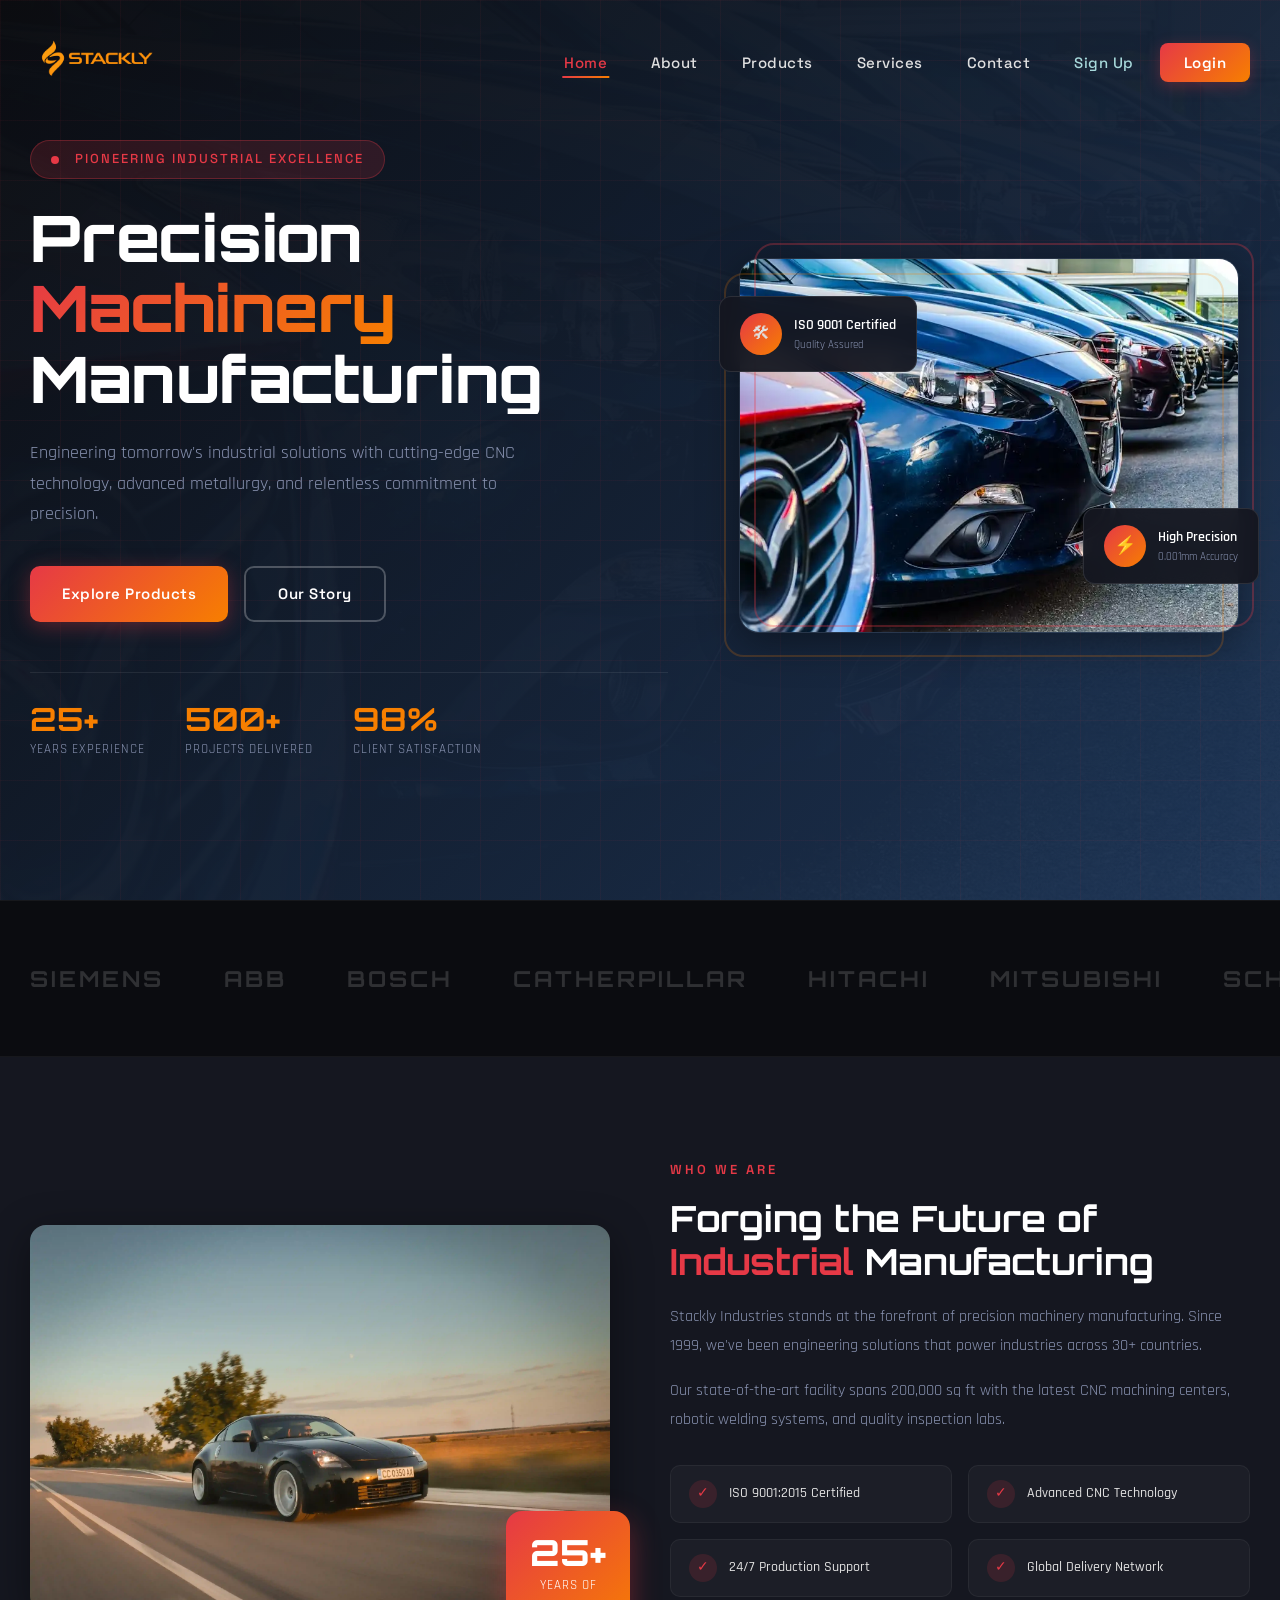
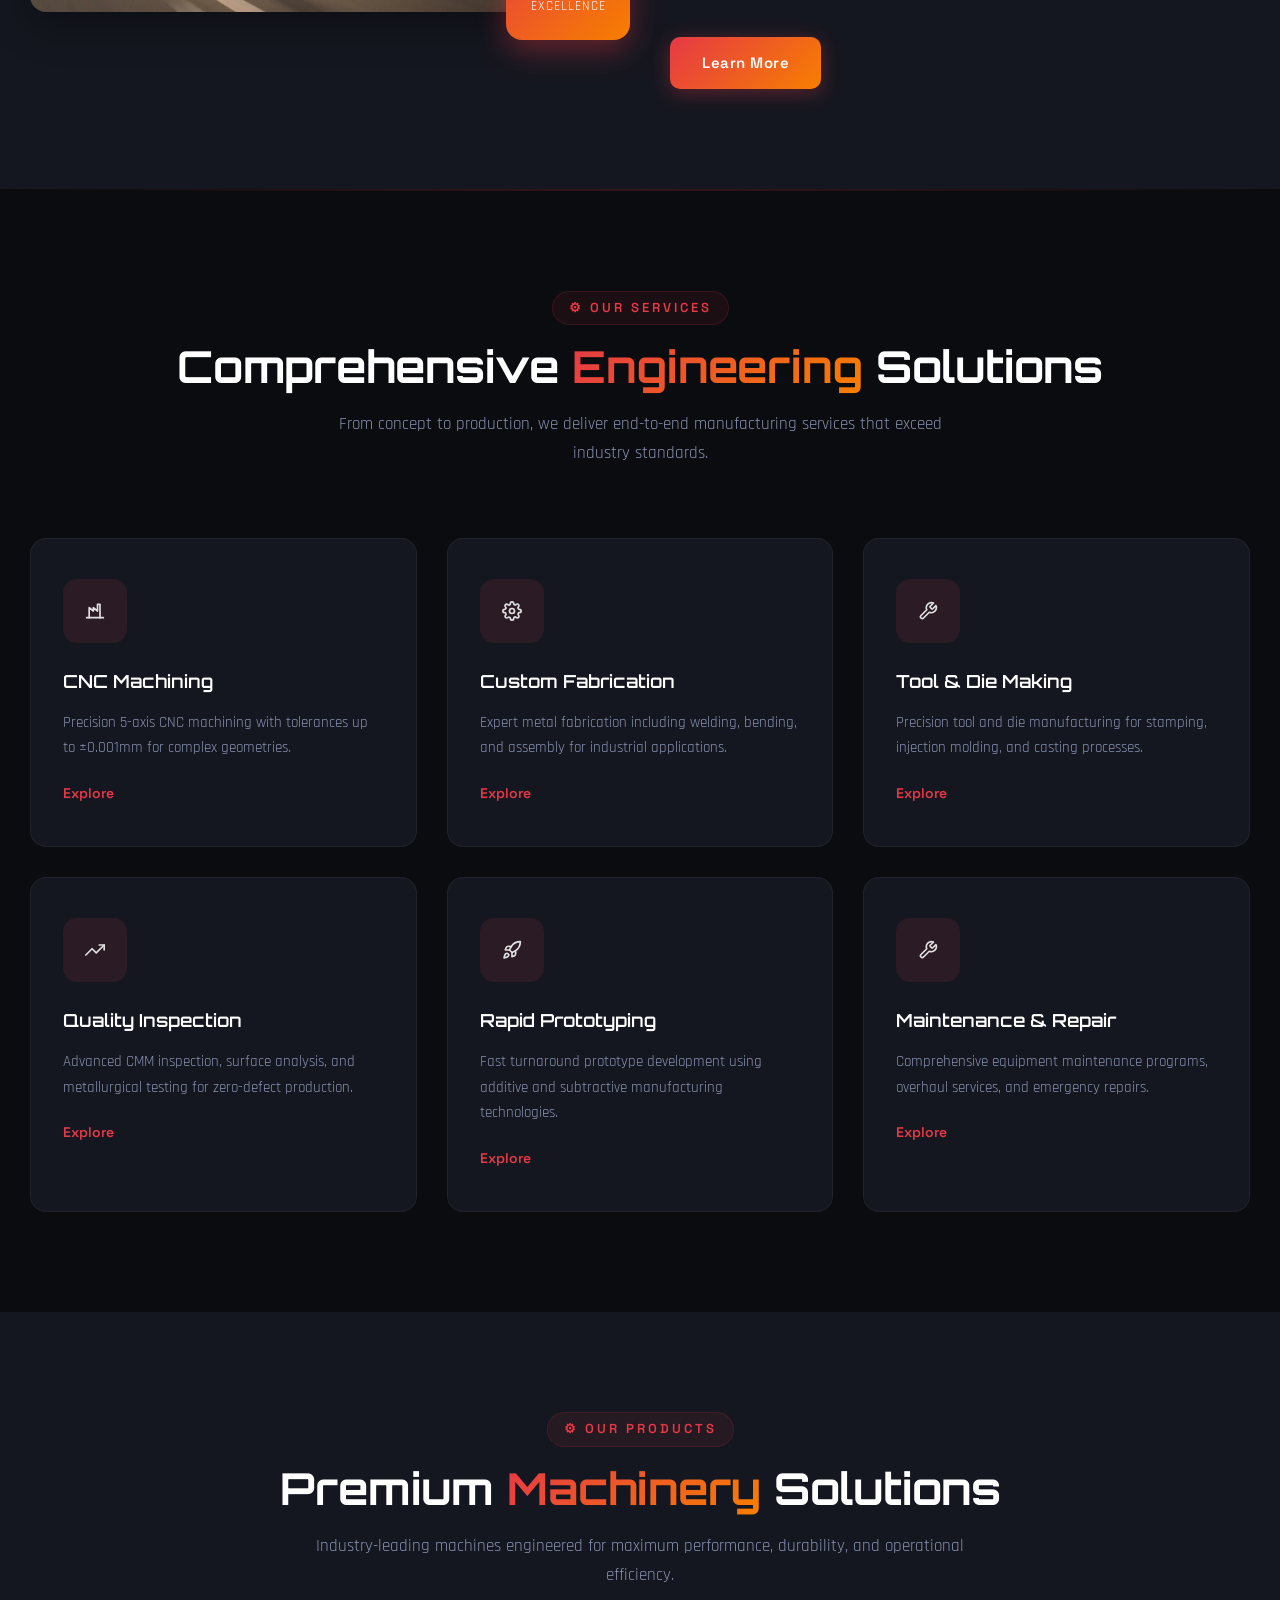
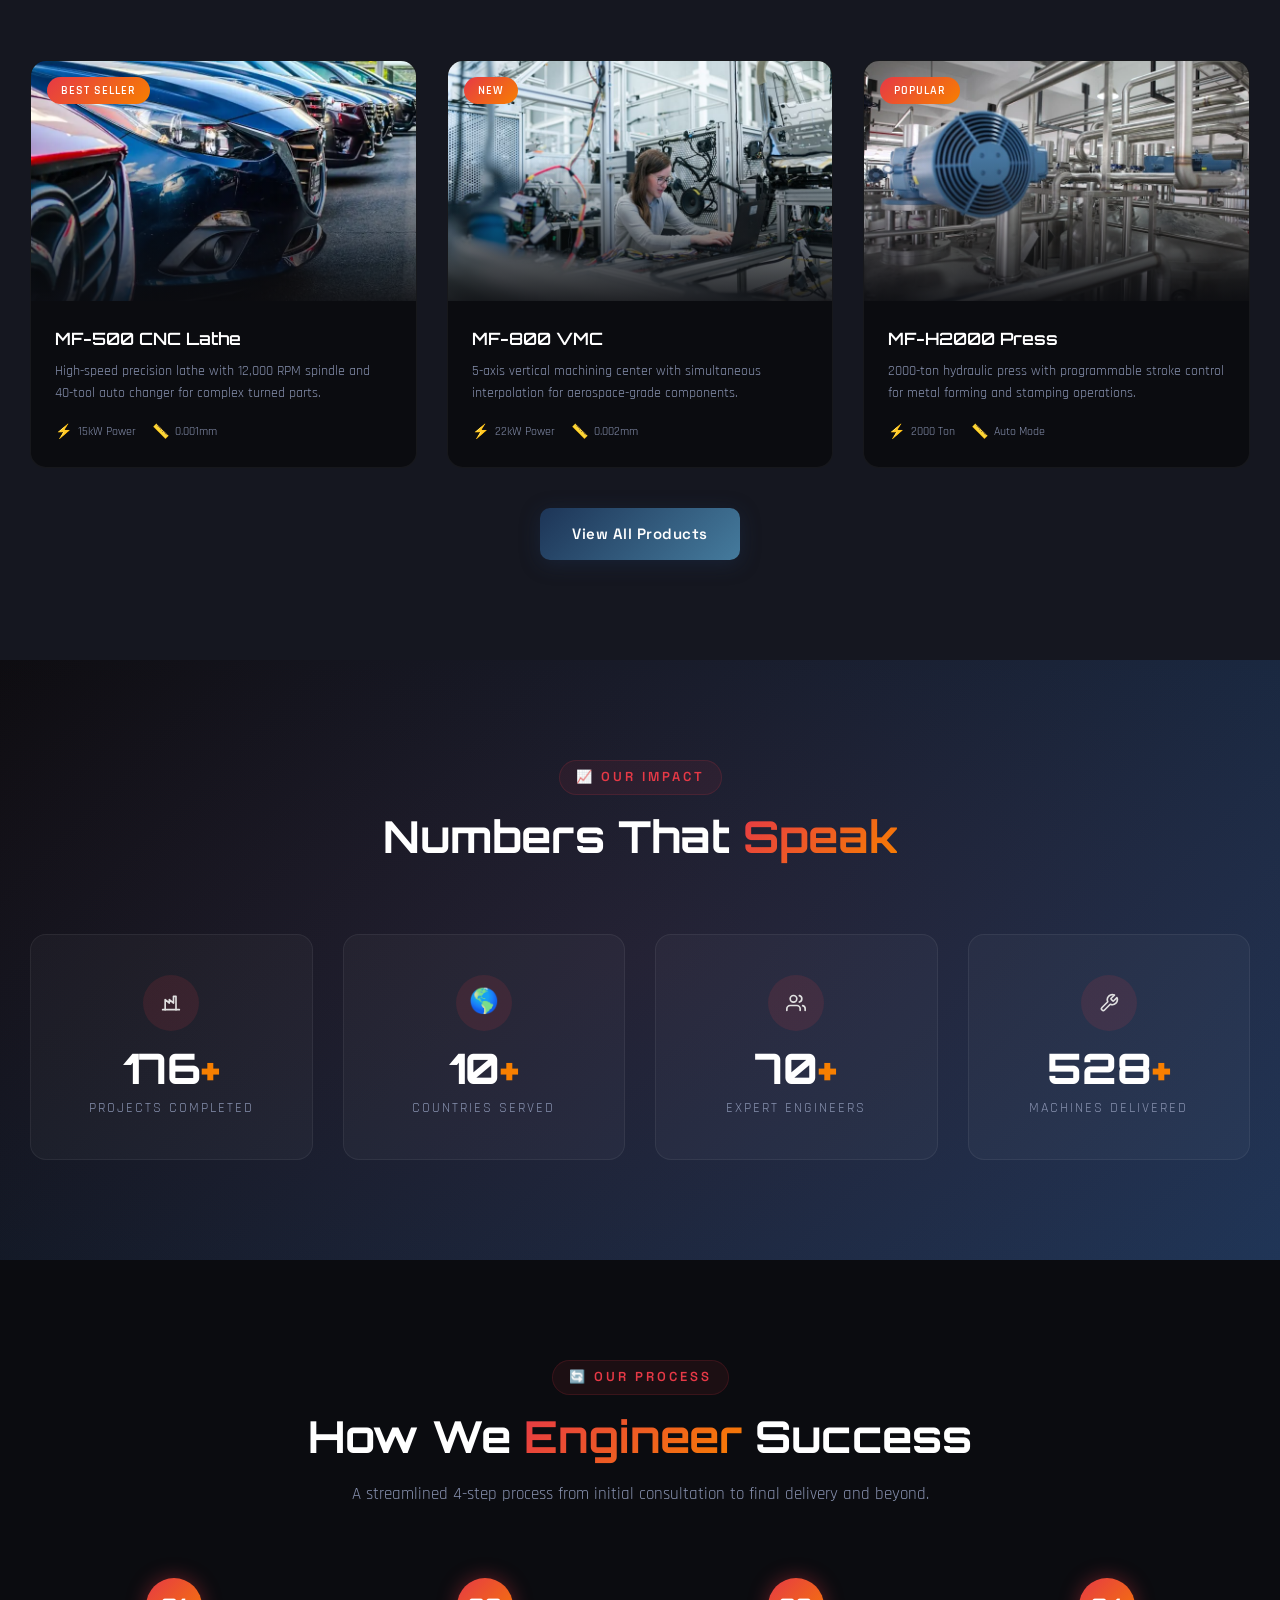
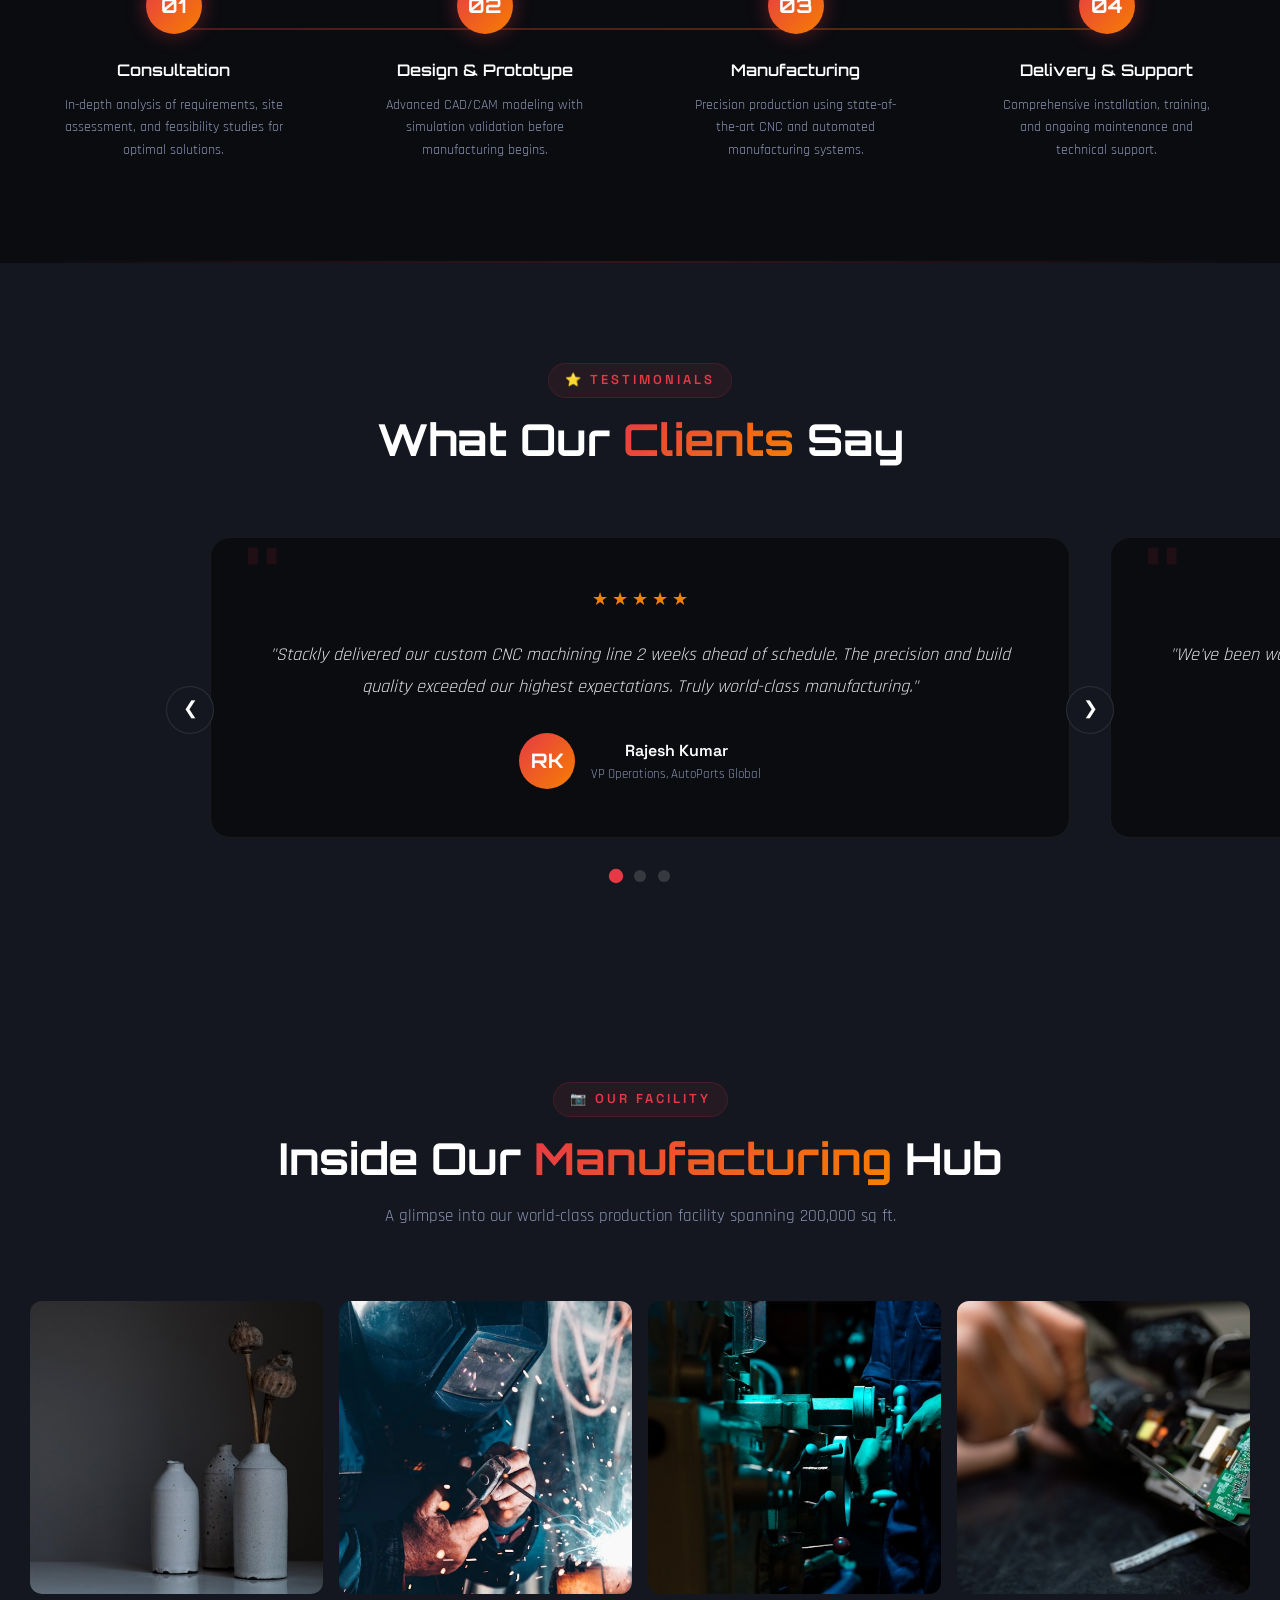
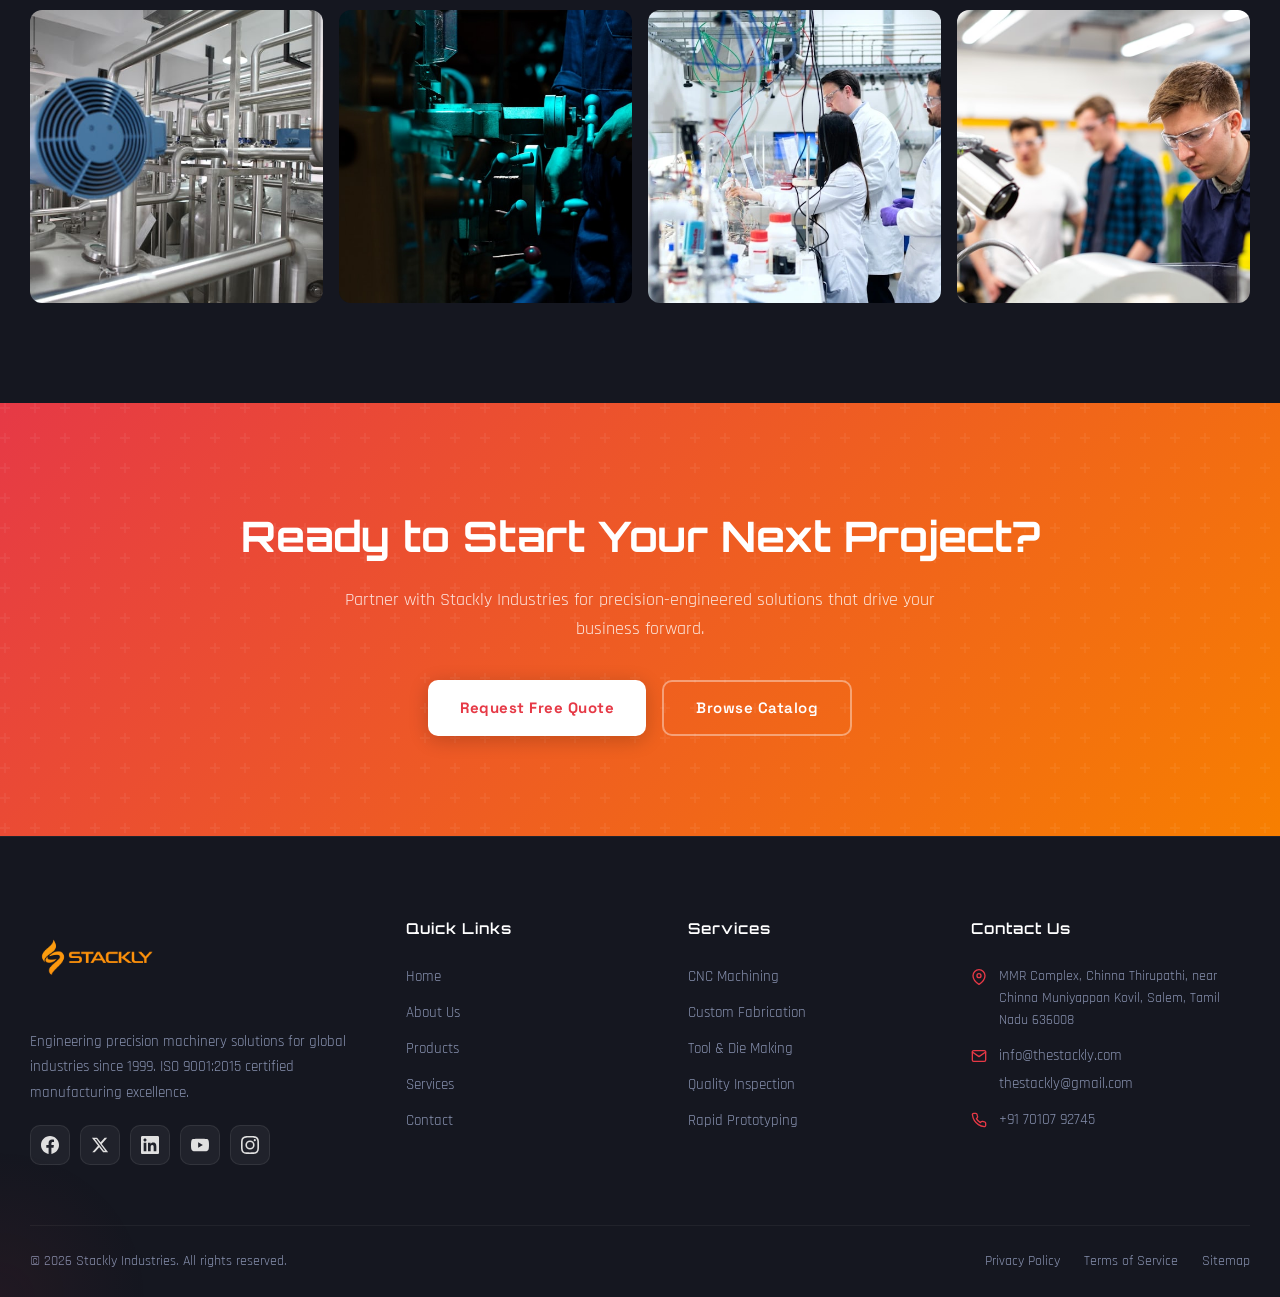
==== index.html @ d796f635 "Add files via upload" ====
<!DOCTYPE html>
<html lang="en">
<head>
  <meta charset="UTF-8">
  <meta name="viewport" content="width=device-width, initial-scale=1.0">
  <title>Stackly Industries | Precision Machinery Manufacturing</title>
  <link rel="stylesheet" href="css/style.css">
</head>
<body>

  <!-- PRELOADER -->
  <div class="preloader">
    <div class="preloader-gear"></div>
  </div>

  <!-- PARTICLES -->
  <div class="particles-container"></div>

  <!-- NAVBAR -->
  <nav class="navbar">
    <div class="nav-container">
      <a href="index.html" class="logo">
        <img src="images/logo.webp" alt="Stackly Logo" class="logo-img">
      </a>
      <ul class="nav-links">
        <li><a href="index.html" class="active">Home</a></li>
        <li><a href="about.html">About</a></li>
        <li><a href="products.html">Products</a></li>
        <li><a href="services.html">Services</a></li>
         <li><a href="contact.html">Contact</a></li>
        <li><a href="signup.html" style="color:var(--gray)">Sign Up</a></li>
        <li><a href="signin.html" class="nav-cta">Login</a></li>
      </ul>
      <div class="hamburger">
        <span></span>
        <span></span>
        <span></span>
      </div>
    </div>
  </nav>

  <!-- SECTION 1: HERO -->
  <section class="hero" id="hero">
    <div class="hero-bg-slider">
      <div class="slide active" style="background-image: url('images/hero-cnc-machine.webp');"></div>
      <div class="slide" style="background-image: url('images/hero-assembly-line.webp');"></div>
      <div class="slide" style="background-image: url('images/hero-manufacturing.webp');"></div>
    </div>
    <div class="hero-overlay"></div>
    <div class="hero-grid-pattern"></div>
    <div class="hero-content">
      <div class="hero-text">
        <div class="hero-badge"><span class="glow-dot"></span> Pioneering Industrial Excellence</div>
        <h1 class="hero-title">
          <span class="line">Precision</span>
          <span class="line"><span class="highlight">Machinery</span></span>
          <span class="line">Manufacturing</span>
        </h1>
        <p class="hero-desc">Engineering tomorrow's industrial solutions with cutting-edge CNC technology, advanced metallurgy, and relentless commitment to precision.</p>
        <div class="hero-buttons">
          <a href="products.html" class="btn btn-primary magnetic-btn">Explore Products</a>
          <a href="about.html" class="btn btn-outline magnetic-btn">Our Story</a>
        </div>
        <div class="hero-stats">
          <div class="hero-stat">
            <h3>25+</h3>
            <p>Years Experience</p>
          </div>
          <div class="hero-stat">
            <h3>500+</h3>
            <p>Projects Delivered</p>
          </div>
          <div class="hero-stat">
            <h3>98%</h3>
            <p>Client Satisfaction</p>
          </div>
        </div>
      </div>
      <div class="hero-visual">
        <div class="hero-image-wrapper">
          <img src="images/cnc-machine.webp" alt="CNC Machine">
          <div class="hero-float-card card-1 tilt-card">
            <div class="icon-circle">&#128736;</div>
            <div class="card-info">
              <h4>ISO 9001 Certified</h4>
              <p>Quality Assured</p>
            </div>
          </div>
          <div class="hero-float-card card-2 tilt-card">
            <div class="icon-circle">&#9889;</div>
            <div class="card-info">
              <h4>High Precision</h4>
              <p>0.001mm Accuracy</p>
            </div>
          </div>
        </div>
      </div>
    </div>
  </section>

  <!-- SECTION 2: BRANDS / TRUSTED BY -->
  <section class="brands-section">
    <div class="section-container">
      <div class="brands-track">
        <span class="brand-item">SIEMENS</span>
        <span class="brand-item">ABB</span>
        <span class="brand-item">BOSCH</span>
        <span class="brand-item">CATHERPILLAR</span>
        <span class="brand-item">HITACHI</span>
        <span class="brand-item">MITSUBISHI</span>
        <span class="brand-item">SCHNEIDER</span>
        <span class="brand-item">ROCKWELL</span>
        <span class="brand-item">SIEMENS</span>
        <span class="brand-item">ABB</span>
        <span class="brand-item">BOSCH</span>
        <span class="brand-item">CATHERPILLAR</span>
        <span class="brand-item">HITACHI</span>
        <span class="brand-item">MITSUBISHI</span>
        <span class="brand-item">SCHNEIDER</span>
        <span class="brand-item">ROCKWELL</span>
      </div>
    </div>
  </section>

  <!-- SECTION 3: ABOUT INTRO -->
  <section class="section about-intro" id="about">
    <div class="section-container">
      <div class="about-grid">
        <div class="about-image-block reveal-left">
          <img src="images/car.webp" alt="Manufacturing Facility">
          <div class="experience-badge">
            <h3>25+</h3>
            <p>Years of<br>Excellence</p>
          </div>
        </div>
        <div class="about-content reveal-right">
          <span class="about-tag">Who We Are</span>
          <h2>Forging the Future of <span style="color:var(--primary)">Industrial</span> Manufacturing</h2>
          <p>Stackly Industries stands at the forefront of precision machinery manufacturing. Since 1999, we've been engineering solutions that power industries across 30+ countries.</p>
          <p>Our state-of-the-art facility spans 200,000 sq ft with the latest CNC machining centers, robotic welding systems, and quality inspection labs.</p>
          <div class="about-features">
            <div class="about-feature"><div class="check">&#10003;</div><span>ISO 9001:2015 Certified</span></div>
            <div class="about-feature"><div class="check">&#10003;</div><span>Advanced CNC Technology</span></div>
            <div class="about-feature"><div class="check">&#10003;</div><span>24/7 Production Support</span></div>
            <div class="about-feature"><div class="check">&#10003;</div><span>Global Delivery Network</span></div>
          </div>
          <a href="about.html" class="btn btn-primary mt-40 magnetic-btn">Learn More</a>
        </div>
      </div>
    </div>
  </section>

  <div class="divider-glow"></div>

  <!-- SECTION 4: SERVICES -->
  <section class="section" id="services">
    <div class="section-container">
      <div class="section-header reveal">
        <span class="section-badge">&#9881; Our Services</span>
        <h2 class="section-title">Comprehensive <span class="highlight">Engineering</span> Solutions</h2>
        <p class="section-subtitle">From concept to production, we deliver end-to-end manufacturing services that exceed industry standards.</p>
      </div>
      <div class="services-grid stagger-children">
        <div class="service-card reveal tilt-card">
          <div class="service-icon">&#127981;</div>
          <h3>CNC Machining</h3>
          <p>Precision 5-axis CNC machining with tolerances up to ±0.001mm for complex geometries.</p>
          <a href="services.html" class="service-link">Explore</a>
        </div>
        <div class="service-card reveal tilt-card">
          <div class="service-icon">&#9881;</div>
          <h3>Custom Fabrication</h3>
          <p>Expert metal fabrication including welding, bending, and assembly for industrial applications.</p>
          <a href="services.html" class="service-link">Explore</a>
        </div>
        <div class="service-card reveal tilt-card">
          <div class="service-icon">&#128295;</div>
          <h3>Tool & Die Making</h3>
          <p>Precision tool and die manufacturing for stamping, injection molding, and casting processes.</p>
          <a href="services.html" class="service-link">Explore</a>
        </div>
        <div class="service-card reveal tilt-card">
          <div class="service-icon">&#128200;</div>
          <h3>Quality Inspection</h3>
          <p>Advanced CMM inspection, surface analysis, and metallurgical testing for zero-defect production.</p>
          <a href="services.html" class="service-link">Explore</a>
        </div>
        <div class="service-card reveal tilt-card">
          <div class="service-icon">&#128640;</div>
          <h3>Rapid Prototyping</h3>
          <p>Fast turnaround prototype development using additive and subtractive manufacturing technologies.</p>
          <a href="services.html" class="service-link">Explore</a>
        </div>
        <div class="service-card reveal tilt-card">
          <div class="service-icon">&#128736;</div>
          <h3>Maintenance & Repair</h3>
          <p>Comprehensive equipment maintenance programs, overhaul services, and emergency repairs.</p>
          <a href="services.html" class="service-link">Explore</a>
        </div>
      </div>
    </div>
  </section>

  <!-- SECTION 5: PRODUCTS -->
  <section class="section products-section" id="products">
    <div class="section-container">
      <div class="section-header reveal">
        <span class="section-badge">&#9881; Our Products</span>
        <h2 class="section-title">Premium <span class="highlight">Machinery</span> Solutions</h2>
        <p class="section-subtitle">Industry-leading machines engineered for maximum performance, durability, and operational efficiency.</p>
      </div>
      <div class="products-grid stagger-children">
        <div class="product-card reveal tilt-card">
          <div class="product-image">
            <img src="images/cnc-machine.webp" alt="CNC Lathe">
            <div class="product-overlay"></div>
            <span class="product-tag">Best Seller</span>
          </div>
          <div class="product-info">
            <h3>MF-500 CNC Lathe</h3>
            <p>High-speed precision lathe with 12,000 RPM spindle and 40-tool auto changer for complex turned parts.</p>
            <div class="product-specs">
              <span class="product-spec"><span class="spec-icon">&#9889;</span> 15kW Power</span>
              <span class="product-spec"><span class="spec-icon">&#128207;</span> 0.001mm</span>
            </div>
          </div>
        </div>
        <div class="product-card reveal tilt-card">
          <div class="product-image">
            <img src="images/robotic-arm.webp" alt="Milling Machine">
            <div class="product-overlay"></div>
            <span class="product-tag">New</span>
          </div>
          <div class="product-info">
            <h3>MF-800 VMC</h3>
            <p>5-axis vertical machining center with simultaneous interpolation for aerospace-grade components.</p>
            <div class="product-specs">
              <span class="product-spec"><span class="spec-icon">&#9889;</span> 22kW Power</span>
              <span class="product-spec"><span class="spec-icon">&#128207;</span> 0.002mm</span>
            </div>
          </div>
        </div>
        <div class="product-card reveal tilt-card">
          <div class="product-image">
            <img src="images/hydraulic-press.webp" alt="Hydraulic Press">
            <div class="product-overlay"></div>
            <span class="product-tag">Popular</span>
          </div>
          <div class="product-info">
            <h3>MF-H2000 Press</h3>
            <p>2000-ton hydraulic press with programmable stroke control for metal forming and stamping operations.</p>
            <div class="product-specs">
              <span class="product-spec"><span class="spec-icon">&#9889;</span> 2000 Ton</span>
              <span class="product-spec"><span class="spec-icon">&#128207;</span> Auto Mode</span>
            </div>
          </div>
        </div>
      </div>
      <div class="text-center mt-40 reveal">
        <a href="products.html" class="btn btn-secondary magnetic-btn">View All Products</a>
      </div>
    </div>
  </section>

  <!-- SECTION 6: STATS -->
  <section class="section stats-section" id="stats">
    <div class="section-container">
      <div class="section-header reveal">
        <span class="section-badge">&#128200; Our Impact</span>
        <h2 class="section-title">Numbers That <span class="highlight">Speak</span></h2>
      </div>
      <div class="stats-grid stagger-children">
        <div class="stat-card reveal">
          <div class="stat-icon">&#127981;</div>
          <div class="stat-number" data-target="500" data-suffix="+">0</div>
          <div class="stat-label">Projects Completed</div>
        </div>
        <div class="stat-card reveal">
          <div class="stat-icon">&#127758;</div>
          <div class="stat-number" data-target="30" data-suffix="+">0</div>
          <div class="stat-label">Countries Served</div>
        </div>
        <div class="stat-card reveal">
          <div class="stat-icon">&#128101;</div>
          <div class="stat-number" data-target="200" data-suffix="+">0</div>
          <div class="stat-label">Expert Engineers</div>
        </div>
        <div class="stat-card reveal">
          <div class="stat-icon">&#128736;</div>
          <div class="stat-number" data-target="1500" data-suffix="+">0</div>
          <div class="stat-label">Machines Delivered</div>
        </div>
      </div>
    </div>
  </section>

  <!-- SECTION 7: PROCESS -->
  <section class="section" id="process">
    <div class="section-container">
      <div class="section-header reveal">
        <span class="section-badge">&#128260; Our Process</span>
        <h2 class="section-title">How We <span class="highlight">Engineer</span> Success</h2>
        <p class="section-subtitle">A streamlined 4-step process from initial consultation to final delivery and beyond.</p>
      </div>
      <div class="process-timeline stagger-children">
        <div class="process-step reveal">
          <div class="process-number">01</div>
          <h3>Consultation</h3>
          <p>In-depth analysis of requirements, site assessment, and feasibility studies for optimal solutions.</p>
        </div>
        <div class="process-step reveal">
          <div class="process-number">02</div>
          <h3>Design & Prototype</h3>
          <p>Advanced CAD/CAM modeling with simulation validation before manufacturing begins.</p>
        </div>
        <div class="process-step reveal">
          <div class="process-number">03</div>
          <h3>Manufacturing</h3>
          <p>Precision production using state-of-the-art CNC and automated manufacturing systems.</p>
        </div>
        <div class="process-step reveal">
          <div class="process-number">04</div>
          <h3>Delivery & Support</h3>
          <p>Comprehensive installation, training, and ongoing maintenance and technical support.</p>
        </div>
      </div>
    </div>
  </section>

  <div class="divider-glow"></div>

  <!-- SECTION 8: TESTIMONIALS -->
  <section class="section testimonials-section" id="testimonials">
    <div class="section-container">
      <div class="section-header reveal">
        <span class="section-badge">&#11088; Testimonials</span>
        <h2 class="section-title">What Our <span class="highlight">Clients</span> Say</h2>
      </div>
      <div class="testimonial-slider reveal">
        <div class="testimonial-arrow prev">&#10094;</div>
        <div class="testimonial-track">
          <div class="testimonial-slide">
            <div class="testimonial-card tilt-card">
              <div class="testimonial-stars"><span>&#9733;</span><span>&#9733;</span><span>&#9733;</span><span>&#9733;</span><span>&#9733;</span></div>
              <p class="testimonial-text">"Stackly delivered our custom CNC machining line 2 weeks ahead of schedule. The precision and build quality exceeded our highest expectations. Truly world-class manufacturing."</p>
              <div class="testimonial-author">
                <div class="testimonial-avatar">RK</div>
                <div class="testimonial-info">
                  <h4>Rajesh Kumar</h4>
                  <p>VP Operations, AutoParts Global</p>
                </div>
              </div>
            </div>
          </div>
          <div class="testimonial-slide">
            <div class="testimonial-card tilt-card">
              <div class="testimonial-stars"><span>&#9733;</span><span>&#9733;</span><span>&#9733;</span><span>&#9733;</span><span>&#9733;</span></div>
              <p class="testimonial-text">"We've been working with Stackly for over 5 years. Their hydraulic press systems are the backbone of our production floor. Outstanding reliability and after-sales support."</p>
              <div class="testimonial-author">
                <div class="testimonial-avatar">SM</div>
                <div class="testimonial-info">
                  <h4>Sarah Mitchell</h4>
                  <p>CTO, SteelWorks International</p>
                </div>
              </div>
            </div>
          </div>
          <div class="testimonial-slide">
            <div class="testimonial-card tilt-card">
              <div class="testimonial-stars"><span>&#9733;</span><span>&#9733;</span><span>&#9733;</span><span>&#9733;</span><span>&#9733;</span></div>
              <p class="testimonial-text">"The rapid prototyping service was exceptional. From concept to functional prototype in just 10 days. Stackly understands the urgency of modern manufacturing."</p>
              <div class="testimonial-author">
                <div class="testimonial-avatar">TJ</div>
                <div class="testimonial-info">
                  <h4>Thomas Jensen</h4>
                  <p>Director, Nordic Aerospace</p>
                </div>
              </div>
            </div>
          </div>
        </div>
        <div class="testimonial-arrow next">&#10095;</div>
        <div class="testimonial-controls">
          <button class="testimonial-dot active" aria-label="Testimonial 1"></button>
          <button class="testimonial-dot" aria-label="Testimonial 2"></button>
          <button class="testimonial-dot" aria-label="Testimonial 3"></button>
        </div>
      </div>
    </div>
  </section>

  <!-- SECTION 9: GALLERY PREVIEW -->
  <section class="section" id="gallery" style="background:var(--dark-2)">
    <div class="section-container">
      <div class="section-header reveal">
        <span class="section-badge">&#128247; Our Facility</span>
        <h2 class="section-title">Inside Our <span class="highlight">Manufacturing</span> Hub</h2>
        <p class="section-subtitle">A glimpse into our world-class production facility spanning 200,000 sq ft.</p>
      </div>
      <div class="gallery-grid stagger-children">
        <div class="gallery-item reveal-scale"><img src="images/cnc-workshop.webp" alt="CNC Workshop"><div class="gallery-overlay"><span>&#43;</span></div></div>
        <div class="gallery-item reveal-scale"><img src="images/assembly-line.webp" alt="Assembly Line"><div class="gallery-overlay"><span>&#43;</span></div></div>
        <div class="gallery-item reveal-scale"><img src="images/quality-testing.webp" alt="Quality Lab"><div class="gallery-overlay"><span>&#43;</span></div></div>
        <div class="gallery-item reveal-scale"><img src="images/hydraulic-system.webp" alt="Hydraulic Systems"><div class="gallery-overlay"><span>&#43;</span></div></div>
        <div class="gallery-item reveal-scale"><img src="images/metal-welding.webp" alt="Welding Bay"><div class="gallery-overlay"><span>&#43;</span></div></div>
        <div class="gallery-item reveal-scale"><img src="images/lab-testing.webp" alt="Testing Floor"><div class="gallery-overlay"><span>&#43;</span></div></div>
        <div class="gallery-item reveal-scale"><img src="images/steel-inventory.webp" alt="Steel Inventory"><div class="gallery-overlay"><span>&#43;</span></div></div>
        <div class="gallery-item reveal-scale"><img src="images/precision-engineering.webp" alt="Precision Parts"><div class="gallery-overlay"><span>&#43;</span></div></div>
      </div>
    </div>
  </section>

  <!-- SECTION 10: CTA -->
  <section class="section cta-section" id="cta">
    <div class="section-container">
      <div class="cta-content reveal">
        <h2>Ready to Start Your <span style="color:#fff;">Next Project?</span></h2>
        <p>Partner with Stackly Industries for precision-engineered solutions that drive your business forward.</p>
        <div class="cta-buttons">
          <a href="contact.html" class="btn btn-white magnetic-btn">Request Free Quote</a>
          <a href="products.html" class="btn btn-outline-white magnetic-btn">Browse Catalog</a>
        </div>
      </div>
    </div>
  </section>

  <!-- FOOTER -->
  <footer class="footer">
    <div class="section-container">
      <div class="footer-grid">
        <div class="footer-about">
          <a href="index.html" class="logo">
            <img src="images/logo.webp" alt="Stackly Logo" class="logo-img">
          </a>
          <p>Engineering precision machinery solutions for global industries since 1999. ISO 9001:2015 certified manufacturing excellence.</p>
          <div class="footer-social">
            <a href="404.html" aria-label="Facebook" target="_blank" rel="noopener noreferrer">
              <svg width="18" height="18" viewBox="0 0 24 24" fill="currentColor"><path d="M24 12.073c0-6.627-5.373-12-12-12s-12 5.373-12 12c0 5.99 4.388 10.954 10.125 11.854v-8.385H7.078v-3.47h3.047V9.43c0-3.007 1.792-4.669 4.533-4.669 1.312 0 2.686.235 2.686.235v2.953H15.83c-1.491 0-1.956.925-1.956 1.874v2.25h3.328l-.532 3.47h-2.796v8.385C19.612 23.027 24 18.062 24 12.073z"/></svg>
            </a>
             <a href="404.html" aria-label="Twitter" target="_blank" rel="noopener noreferrer">
              <svg width="18" height="18" viewBox="0 0 24 24" fill="currentColor"><path d="M18.244 2.25h3.308l-7.227 8.26 8.502 11.24H16.17l-5.214-6.817L4.99 21.75H1.68l7.73-8.835L1.254 2.25H8.08l4.713 6.231zm-1.161 17.52h1.833L7.084 4.126H5.117z"/></svg>
            </a>
            <a href="404.html" aria-label="LinkedIn" target="_blank" rel="noopener noreferrer">
              <svg width="18" height="18" viewBox="0 0 24 24" fill="currentColor"><path d="M20.447 20.452h-3.554v-5.569c0-1.328-.027-3.037-1.852-3.037-1.853 0-2.136 1.445-2.136 2.939v5.667H9.351V9h3.414v1.561h.046c.477-.9 1.637-1.85 3.37-1.85 3.601 0 4.267 2.37 4.267 5.455v6.286zM5.337 7.433c-1.144 0-2.063-.926-2.063-2.065 0-1.138.92-2.063 2.063-2.063 1.14 0 2.064.925 2.064 2.063 0 1.139-.925 2.065-2.064 2.065zm1.782 13.019H3.555V9h3.564v11.452zM22.225 0H1.771C.792 0 0 .774 0 1.729v20.542C0 23.227.792 24 1.771 24h20.451C23.2 24 24 23.227 24 22.271V1.729C24 .774 23.2 0 22.222 0h.003z"/></svg>
            </a>
            <a href="404.html" aria-label="YouTube" target="_blank" rel="noopener noreferrer">
              <svg width="18" height="18" viewBox="0 0 24 24" fill="currentColor"><path d="M23.498 6.186a3.016 3.016 0 0 0-2.122-2.136C19.505 3.545 12 3.545 12 3.545s-7.505 0-9.377.505A3.017 3.017 0 0 0 .502 6.186C0 8.07 0 12 0 12s0 3.93.502 5.814a3.016 3.016 0 0 0 2.122 2.136c1.871.505 9.376.505 9.376.505s7.505 0 9.377-.505a3.015 3.015 0 0 0 2.122-2.136C24 15.93 24 12 24 12s0-3.93-.502-5.814zM9.545 15.568V8.432L15.818 12l-6.273 3.568z"/></svg>
            </a>
            <a href="404.html" aria-label="Instagram" target="_blank" rel="noopener noreferrer">
              <svg width="18" height="18" viewBox="0 0 24 24" fill="currentColor"><path d="M12 2.163c3.204 0 3.584.012 4.85.07 3.252.148 4.771 1.691 4.919 4.919.058 1.265.069 1.645.069 4.849 0 3.205-.012 3.584-.069 4.849-.149 3.225-1.664 4.771-4.919 4.919-1.266.058-1.644.07-4.85.07-3.204 0-3.584-.012-4.849-.07-3.26-.149-4.771-1.699-4.919-4.92-.058-1.265-.07-1.644-.07-4.849 0-3.204.013-3.583.07-4.849.149-3.227 1.664-4.771 4.919-4.919 1.266-.057 1.645-.069 4.849-.069zM12 0C8.741 0 8.333.014 7.053.072 2.695.272.273 2.69.073 7.052.014 8.333 0 8.741 0 12c0 3.259.014 3.668.072 4.948.2 4.358 2.618 6.78 6.98 6.98C8.333 23.986 8.741 24 12 24c3.259 0 3.668-.014 4.948-.072 4.354-.2 6.782-2.618 6.979-6.98.059-1.28.073-1.689.073-4.948 0-3.259-.014-3.667-.072-4.947-.196-4.354-2.617-6.78-6.979-6.98C15.668.014 15.259 0 12 0zm0 5.838a6.162 6.162 0 1 0 0 12.324 6.162 6.162 0 0 0 0-12.324zM12 16a4 4 0 1 1 0-8 4 4 0 0 1 0 8zm6.406-11.845a1.44 1.44 0 1 0 0 2.881 1.44 1.44 0 0 0 0-2.881z"/></svg>
            </a>
          </div>
        </div>
        <div class="footer-col">
          <h4>Quick Links</h4>
          <ul>
            <li><a href="index.html">Home</a></li>
            <li><a href="about.html">About Us</a></li>
            <li><a href="products.html">Products</a></li>
            <li><a href="services.html">Services</a></li>
            <li><a href="contact.html">Contact</a></li>
          </ul>
        </div>
        <div class="footer-col">
          <h4>Services</h4>
          <ul>
            <li><a href="services.html">CNC Machining</a></li>
            <li><a href="services.html">Custom Fabrication</a></li>
            <li><a href="services.html">Tool & Die Making</a></li>
            <li><a href="services.html">Quality Inspection</a></li>
            <li><a href="services.html">Rapid Prototyping</a></li>
          </ul>
        </div>
        <div class="footer-col footer-contact">
          <h4>Contact Us</h4>
          <ul class="footer-contact-list">
            <li>
              <svg width="16" height="16" viewBox="0 0 24 24" fill="none" stroke="currentColor" stroke-width="2" stroke-linecap="round" stroke-linejoin="round"><path d="M21 10c0 7-9 13-9 13s-9-6-9-13a9 9 0 0 1 18 0z"/><circle cx="12" cy="10" r="3"/></svg>
              <span>MMR Complex, Chinna Thirupathi, near Chinna Muniyappan Kovil, Salem, Tamil Nadu 636008</span>
            </li>
            <li>
              <svg width="16" height="16" viewBox="0 0 24 24" fill="none" stroke="currentColor" stroke-width="2" stroke-linecap="round" stroke-linejoin="round"><path d="M4 4h16c1.1 0 2 .9 2 2v12c0 1.1-.9 2-2 2H4c-1.1 0-2-.9-2-2V6c0-1.1.9-2 2-2z"/><polyline points="22,6 12,13 2,6"/></svg>
              <div>
                <a href="404.html">info@thestackly.com</a>
                <a href="404.html">thestackly@gmail.com</a>
              </div>
            </li>
            <li>
              <svg width="16" height="16" viewBox="0 0 24 24" fill="none" stroke="currentColor" stroke-width="2" stroke-linecap="round" stroke-linejoin="round"><path d="M22 16.92v3a2 2 0 0 1-2.18 2 19.79 19.79 0 0 1-8.63-3.07 19.5 19.5 0 0 1-6-6 19.79 19.79 0 0 1-3.07-8.67A2 2 0 0 1 4.11 2h3a2 2 0 0 1 2 1.72 12.84 12.84 0 0 0 .7 2.81 2 2 0 0 1-.45 2.11L8.09 9.91a16 16 0 0 0 6 6l1.27-1.27a2 2 0 0 1 2.11-.45 12.84 12.84 0 0 0 2.81.7A2 2 0 0 1 22 16.92z"/></svg>
              <a href="404.html">+91 70107 92745</a>
            </li>
          </ul>
        </div>
      </div>
      <div class="footer-bottom">
        <p>&copy; 2026 Stackly Industries. All rights reserved.</p>
        <div class="footer-bottom-links">
          <a href="404.html">Privacy Policy</a>
          <a href="404.html">Terms of Service</a>
          <a href="404.html">Sitemap</a>
        </div>
      </div>
    </div>
  </footer>

  <!-- BACK TO TOP -->
  <button class="back-to-top" aria-label="Back to top">&#8593;</button>

  <script src="js/icons.js"></script>
  <script src="js/script.js"></script>
</body>
</html>
---- css/style.css ----
/* ============================================
   MACHINERY MANUFACTURING - PREMIUM STYLES
   ============================================ */

@import url('https://fonts.googleapis.com/css2?family=Orbitron:wght@400;500;600;700;800;900&family=Rajdhani:wght@300;400;500;600;700&family=Space+Grotesk:wght@300;400;500;600;700&display=swap');

:root {
  --primary: #e63946;
  --primary-dark: #b82d38;
  --secondary: #1d3557;
  --accent: #f77f00;
  --dark: #0b0c10;
  --dark-2: #151720;
  --dark-3: #1c1e2e;
  --light: #f1faee;
  --gray: #a8dadc;
  --text: #e0e0e0;
  --text-dim: #8892b0;
  --gradient-1: linear-gradient(135deg, #e63946, #f77f00);
  --gradient-2: linear-gradient(135deg, #1d3557, #457b9d);
  --gradient-3: linear-gradient(135deg, #0b0c10, #1d3557);
  --shadow-glow: 0 0 30px rgba(230, 57, 70, 0.3);
  --shadow-card: 0 10px 40px rgba(0, 0, 0, 0.4);
  --transition: all 0.4s cubic-bezier(0.25, 0.46, 0.45, 0.94);
  --border-radius: 12px;
}

*, *::before, *::after {
  margin: 0;
  padding: 0;
  box-sizing: border-box;
}

html {
  scroll-behavior: smooth;
  overflow-x: hidden;
}

body {
  font-family: 'Rajdhani', sans-serif;
  background: var(--dark);
  color: var(--text);
  line-height: 1.6;
  overflow-x: hidden;
}

body.menu-open {
  overflow: hidden;
  position: fixed;
  width: 100%;
}

/* Custom Scrollbar */
::-webkit-scrollbar { width: 8px; }
::-webkit-scrollbar-track { background: var(--dark-2); }
::-webkit-scrollbar-thumb { background: var(--primary); border-radius: 4px; }
::-webkit-scrollbar-thumb:hover { background: var(--accent); }

/* ============================================
   PRELOADER
   ============================================ */
.preloader {
  position: fixed;
  top: 0;
  left: 0;
  width: 100%;
  height: 100%;
  background: var(--dark);
  display: flex;
  align-items: center;
  justify-content: center;
  z-index: 99999;
  transition: opacity 0.6s ease, visibility 0.6s ease;
}

.preloader.hidden {
  opacity: 0;
  visibility: hidden;
}

.preloader-gear {
  width: 80px;
  height: 80px;
  border: 4px solid transparent;
  border-top: 4px solid var(--primary);
  border-right: 4px solid var(--accent);
  border-radius: 50%;
  animation: spin 1s linear infinite;
  position: relative;
}

.preloader-gear::before {
  content: '';
  position: absolute;
  top: 10px;
  left: 10px;
  right: 10px;
  bottom: 10px;
  border: 3px solid transparent;
  border-bottom: 3px solid var(--gray);
  border-left: 3px solid var(--secondary);
  border-radius: 50%;
  animation: spin 0.6s linear infinite reverse;
}

@keyframes spin {
  to { transform: rotate(360deg); }
}

/* ============================================
   PARTICLE BACKGROUND
   ============================================ */
.particles-container {
  position: fixed;
  top: 0;
  left: 0;
  width: 100%;
  height: 100%;
  pointer-events: none;
  z-index: 0;
  overflow: hidden;
}

.particle {
  position: absolute;
  width: 3px;
  height: 3px;
  background: var(--primary);
  border-radius: 50%;
  opacity: 0.3;
  animation: floatParticle linear infinite;
}

@keyframes floatParticle {
  0% { transform: translateY(100vh) rotate(0deg); opacity: 0; }
  10% { opacity: 0.3; }
  90% { opacity: 0.3; }
  100% { transform: translateY(-10vh) rotate(720deg); opacity: 0; }
}

/* ============================================
   NAVIGATION
   ============================================ */
.navbar {
  position: fixed;
  top: 0;
  left: 0;
  width: 100%;
  z-index: 1000;
  padding: 18px 0;
  transition: var(--transition);
  background: transparent;
}

.navbar.scrolled {
  background: rgba(11, 12, 16, 0.95);
  backdrop-filter: blur(20px);
  padding: 12px 0;
  box-shadow: 0 4px 30px rgba(0, 0, 0, 0.5);
  border-bottom: 1px solid rgba(230, 57, 70, 0.1);
}

.nav-container {
  max-width: 1300px;
  margin: 0 auto;
  padding: 0 30px;
  display: flex;
  align-items: center;
  justify-content: space-between;
}

.logo {
  display: flex;
  align-items: center;
  gap: 12px;
  text-decoration: none;
  z-index: 1001;
}

.logo-icon {
  width: 48px;
  height: 48px;
  background: var(--gradient-1);
  border-radius: 10px;
  display: flex;
  align-items: center;
  justify-content: center;
  font-size: 24px;
  transform: rotate(-10deg);
  transition: var(--transition);
}

.logo:hover .logo-icon {
  transform: rotate(10deg) scale(1.1);
}

.logo-img {
  height: 92px;
  width: auto;
  object-fit: contain;
  transition: var(--transition);
}

.logo:hover .logo-img {
  transform: scale(1.08);
}

.logo-text {
  font-family: 'Orbitron', sans-serif;
  font-size: 22px;
  font-weight: 700;
  color: #fff;
  letter-spacing: 2px;
}

.logo-text span {
  color: var(--primary);
}

.nav-links {
  display: flex;
  list-style: none;
  gap: 8px;
  align-items: center;
}

.nav-links a {
  text-decoration: none;
  color: var(--text);
  font-family: 'Space Grotesk', sans-serif;
  font-size: 15px;
  font-weight: 500;
  padding: 10px 18px;
  border-radius: 8px;
  transition: var(--transition);
  position: relative;
  letter-spacing: 0.5px;
}

.nav-links a::after {
  content: '';
  position: absolute;
  bottom: 4px;
  left: 50%;
  width: 0;
  height: 2px;
  background: var(--gradient-1);
  transition: var(--transition);
  transform: translateX(-50%);
}

.nav-links a:hover::after,
.nav-links a.active::after {
  width: 60%;
}

.nav-links a:hover,
.nav-links a.active {
  color: var(--primary);
}

.nav-cta {
  background: var(--gradient-1) !important;
  color: #fff !important;
  padding: 10px 24px !important;
  border-radius: 8px !important;
  font-weight: 600 !important;
  box-shadow: 0 4px 15px rgba(230, 57, 70, 0.3);
}

.nav-cta:hover {
  transform: translateY(-2px);
  box-shadow: 0 6px 25px rgba(230, 57, 70, 0.5) !important;
}

.nav-cta::after {
  display: none !important;
}

.hamburger {
  display: none;
  flex-direction: column;
  gap: 0;
  cursor: pointer;
  z-index: 1001;
  padding: 10px;
  width: 48px;
  height: 48px;
  align-items: center;
  justify-content: center;
  border-radius: 12px;
  transition: all 0.3s ease;
}

.hamburger:hover {
  background: rgba(255,255,255,0.06);
}

.hamburger span {
  width: 22px;
  height: 2px;
  background: #fff;
  transition: all 0.3s cubic-bezier(0.68, -0.55, 0.27, 1.55);
  border-radius: 2px;
  transform-origin: center;
}

.hamburger.active span:nth-child(1) { transform: rotate(45deg) translate(5px, 5px); }
.hamburger.active span:nth-child(2) { opacity: 0; transform: scaleX(0); }
.hamburger.active span:nth-child(3) { transform: rotate(-45deg) translate(5px, -5px); }

/* ============================================
   HERO SECTION
   ============================================ */
.hero {
  min-height: 100vh;
  display: flex;
  align-items: center;
  position: relative;
  overflow: hidden;
  background: linear-gradient(135deg, rgba(11,12,16,0.92), rgba(29,53,87,0.88));
}

.hero-bg-slider {
  position: absolute;
  top: 0;
  left: 0;
  width: 100%;
  height: 100%;
  z-index: -1;
}

.hero-bg-slider .slide {
  position: absolute;
  top: 0;
  left: 0;
  width: 100%;
  height: 100%;
  background-size: cover;
  background-position: center;
  opacity: 0;
  transition: opacity 1.5s ease;
}

.hero-bg-slider .slide.active {
  opacity: 1;
}

.hero-overlay {
  position: absolute;
  top: 0;
  left: 0;
  width: 100%;
  height: 100%;
  background: linear-gradient(135deg, rgba(11,12,16,0.85), rgba(29,53,87,0.75));
  z-index: 1;
}

.hero-grid-pattern {
  position: absolute;
  top: 0;
  left: 0;
  width: 100%;
  height: 100%;
  background-image:
    linear-gradient(rgba(230,57,70,0.05) 1px, transparent 1px),
    linear-gradient(90deg, rgba(230,57,70,0.05) 1px, transparent 1px);
  background-size: 60px 60px;
  z-index: 2;
}

.hero-content {
  max-width: 1300px;
  margin: 0 auto;
  padding: 0 30px;
  position: relative;
  z-index: 3;
  display: grid;
  grid-template-columns: 1.1fr 0.9fr;
  gap: 60px;
  align-items: center;
  width: 100%;
}

.hero-text {
  opacity: 0;
  transform: translateX(-60px);
  animation: heroSlideIn 1s ease 0.3s forwards;
}

@keyframes heroSlideIn {
  to { opacity: 1; transform: translateX(0); }
}

.hero-badge {
  display: inline-flex;
  align-items: center;
  gap: 8px;
  background: rgba(230, 57, 70, 0.15);
  border: 1px solid rgba(230, 57, 70, 0.3);
  padding: 8px 20px;
  border-radius: 50px;
  font-family: 'Space Grotesk', sans-serif;
  font-size: 13px;
  font-weight: 500;
  color: var(--primary);
  letter-spacing: 2px;
  text-transform: uppercase;
  margin-bottom: 24px;
  animation: pulse-glow 2s ease infinite;
}

@keyframes pulse-glow {
  0%, 100% { box-shadow: 0 0 10px rgba(230,57,70,0.2); }
  50% { box-shadow: 0 0 25px rgba(230,57,70,0.4); }
}

.hero-title {
  font-family: 'Orbitron', sans-serif;
  font-size: clamp(36px, 5vw, 64px);
  font-weight: 800;
  line-height: 1.1;
  margin-bottom: 24px;
  color: #fff;
}

.hero-title .highlight {
  background: var(--gradient-1);
  -webkit-background-clip: text;
  -webkit-text-fill-color: transparent;
  background-clip: text;
}

.hero-title .line {
  display: block;
  overflow: hidden;
}

.hero-desc {
  font-size: 18px;
  color: var(--text-dim);
  margin-bottom: 36px;
  max-width: 520px;
  line-height: 1.7;
}

.hero-buttons {
  display: flex;
  gap: 16px;
  flex-wrap: wrap;
}

.hero-stats {
  display: flex;
  gap: 40px;
  margin-top: 50px;
  padding-top: 30px;
  border-top: 1px solid rgba(255,255,255,0.08);
}

.hero-stat h3 {
  font-family: 'Orbitron', sans-serif;
  font-size: 32px;
  font-weight: 700;
  color: var(--accent);
  line-height: 1;
}

.hero-stat p {
  font-size: 13px;
  color: var(--text-dim);
  text-transform: uppercase;
  letter-spacing: 1px;
  margin-top: 4px;
}

.hero-visual {
  position: relative;
  opacity: 0;
  transform: translateX(60px);
  animation: heroSlideIn 1s ease 0.6s forwards;
  display: flex;
  align-items: center;
  justify-content: center;
}

.hero-image-wrapper {
  position: relative;
  width: 100%;
  max-width: 500px;
}

.hero-image-wrapper img {
  width: 100%;
  border-radius: 20px;
  box-shadow: var(--shadow-card);
  border: 1px solid rgba(255,255,255,0.08);
}

.hero-image-wrapper::before {
  content: '';
  position: absolute;
  top: -15px;
  right: -15px;
  width: 100%;
  height: 100%;
  border: 2px solid var(--primary);
  border-radius: 20px;
  opacity: 0.3;
  animation: floatBox 4s ease-in-out infinite;
}

.hero-image-wrapper::after {
  content: '';
  position: absolute;
  bottom: -15px;
  left: -15px;
  width: 100%;
  height: 100%;
  border: 2px solid var(--accent);
  border-radius: 20px;
  opacity: 0.2;
  animation: floatBox 4s ease-in-out infinite 2s;
}

@keyframes floatBox {
  0%, 100% { transform: translate(0, 0); }
  50% { transform: translate(8px, -8px); }
}

.hero-float-card {
  position: absolute;
  background: rgba(21, 23, 32, 0.95);
  backdrop-filter: blur(10px);
  border: 1px solid rgba(255,255,255,0.1);
  border-radius: 12px;
  padding: 16px 20px;
  display: flex;
  align-items: center;
  gap: 12px;
  animation: floatCard 5s ease-in-out infinite;
  z-index: 5;
}

.hero-float-card.card-1 { top: 10%; left: -20px; }
.hero-float-card.card-2 { bottom: 15%; right: -20px; animation-delay: 1.5s; }

@keyframes floatCard {
  0%, 100% { transform: translateY(0); }
  50% { transform: translateY(-10px); }
}

.hero-float-card .icon-circle {
  width: 42px;
  height: 42px;
  background: var(--gradient-1);
  border-radius: 50%;
  display: flex;
  align-items: center;
  justify-content: center;
  font-size: 18px;
}

.hero-float-card .card-info h4 {
  font-size: 14px;
  color: #fff;
  font-weight: 600;
}

.hero-float-card .card-info p {
  font-size: 11px;
  color: var(--text-dim);
}

/* ============================================
   BUTTONS
   ============================================ */
.btn {
  display: inline-flex;
  align-items: center;
  gap: 10px;
  padding: 14px 32px;
  border-radius: 10px;
  font-family: 'Space Grotesk', sans-serif;
  font-size: 15px;
  font-weight: 600;
  text-decoration: none;
  cursor: pointer;
  border: none;
  transition: var(--transition);
  position: relative;
  overflow: hidden;
  letter-spacing: 0.5px;
}

.btn::before {
  content: '';
  position: absolute;
  top: 0;
  left: -100%;
  width: 100%;
  height: 100%;
  background: linear-gradient(90deg, transparent, rgba(255,255,255,0.15), transparent);
  transition: left 0.5s ease;
}

.btn:hover::before {
  left: 100%;
}

.btn-primary {
  background: var(--gradient-1);
  color: #fff;
  box-shadow: 0 4px 20px rgba(230, 57, 70, 0.35);
}

.btn-primary:hover {
  transform: translateY(-3px);
  box-shadow: 0 8px 35px rgba(230, 57, 70, 0.5);
}

.btn-outline {
  background: transparent;
  color: #fff;
  border: 2px solid rgba(255,255,255,0.25);
}

.btn-outline:hover {
  border-color: var(--primary);
  color: var(--primary);
  transform: translateY(-3px);
  box-shadow: 0 8px 25px rgba(230, 57, 70, 0.2);
}

.btn-secondary {
  background: var(--gradient-2);
  color: #fff;
  box-shadow: 0 4px 20px rgba(29, 53, 87, 0.4);
}

.btn-secondary:hover {
  transform: translateY(-3px);
  box-shadow: 0 8px 35px rgba(29, 53, 87, 0.6);
}

/* ============================================
   SECTION COMMONS
   ============================================ */
.section {
  padding: 100px 0;
  position: relative;
}

.section-container {
  max-width: 1300px;
  margin: 0 auto;
  padding: 0 30px;
}

.section-header {
  text-align: center;
  margin-bottom: 70px;
}

.section-badge {
  display: inline-flex;
  align-items: center;
  gap: 6px;
  font-family: 'Space Grotesk', sans-serif;
  font-size: 13px;
  font-weight: 600;
  color: var(--primary);
  text-transform: uppercase;
  letter-spacing: 3px;
  margin-bottom: 16px;
  padding: 6px 16px;
  background: rgba(230,57,70,0.08);
  border: 1px solid rgba(230,57,70,0.15);
  border-radius: 50px;
}

.section-title {
  font-family: 'Orbitron', sans-serif;
  font-size: clamp(28px, 3.5vw, 44px);
  font-weight: 700;
  color: #fff;
  margin-bottom: 16px;
  line-height: 1.2;
}

.section-title .highlight {
  background: var(--gradient-1);
  -webkit-background-clip: text;
  -webkit-text-fill-color: transparent;
  background-clip: text;
}

.section-subtitle {
  font-size: 17px;
  color: var(--text-dim);
  max-width: 650px;
  margin: 0 auto;
  line-height: 1.7;
}

/* ============================================
   SCROLL REVEAL ANIMATIONS
   ============================================ */
.reveal {
  opacity: 0;
  transform: translateY(50px);
  transition: all 0.8s cubic-bezier(0.25, 0.46, 0.45, 0.94);
}

.reveal.active {
  opacity: 1;
  transform: translateY(0);
}

.reveal-left {
  opacity: 0;
  transform: translateX(-60px);
  transition: all 0.8s cubic-bezier(0.25, 0.46, 0.45, 0.94);
}

.reveal-left.active {
  opacity: 1;
  transform: translateX(0);
}

.reveal-right {
  opacity: 0;
  transform: translateX(60px);
  transition: all 0.8s cubic-bezier(0.25, 0.46, 0.45, 0.94);
}

.reveal-right.active {
  opacity: 1;
  transform: translateX(0);
}

.reveal-scale {
  opacity: 0;
  transform: scale(0.8);
  transition: all 0.8s cubic-bezier(0.25, 0.46, 0.45, 0.94);
}

.reveal-scale.active {
  opacity: 1;
  transform: scale(1);
}

/* Staggered children */
.stagger-children .reveal:nth-child(1) { transition-delay: 0.1s; }
.stagger-children .reveal:nth-child(2) { transition-delay: 0.2s; }
.stagger-children .reveal:nth-child(3) { transition-delay: 0.3s; }
.stagger-children .reveal:nth-child(4) { transition-delay: 0.4s; }
.stagger-children .reveal:nth-child(5) { transition-delay: 0.5s; }
.stagger-children .reveal:nth-child(6) { transition-delay: 0.6s; }

/* ============================================
   ABOUT / INTRO SECTION
   ============================================ */
.about-intro {
  background: var(--dark-2);
}

.about-grid {
  display: grid;
  grid-template-columns: 1fr 1fr;
  gap: 60px;
  align-items: center;
}

.about-image-block {
  position: relative;
}

.about-image-block img {
  width: 100%;
  border-radius: 16px;
  box-shadow: var(--shadow-card);
}

.about-image-block .experience-badge {
  position: absolute;
  bottom: -20px;
  right: -20px;
  background: var(--gradient-1);
  color: #fff;
  padding: 24px;
  border-radius: 16px;
  text-align: center;
  box-shadow: 0 10px 30px rgba(230,57,70,0.4);
}

.about-image-block .experience-badge h3 {
  font-family: 'Orbitron', sans-serif;
  font-size: 36px;
  font-weight: 800;
  line-height: 1;
}

.about-image-block .experience-badge p {
  font-size: 13px;
  text-transform: uppercase;
  letter-spacing: 1px;
  margin-top: 4px;
}

.about-content .about-tag {
  display: inline-block;
  font-family: 'Space Grotesk', sans-serif;
  font-size: 13px;
  font-weight: 600;
  color: var(--primary);
  text-transform: uppercase;
  letter-spacing: 3px;
  margin-bottom: 16px;
}

.about-content h2 {
  font-family: 'Orbitron', sans-serif;
  font-size: 36px;
  font-weight: 700;
  color: #fff;
  margin-bottom: 20px;
  line-height: 1.2;
}

.about-content p {
  color: var(--text-dim);
  margin-bottom: 16px;
  font-size: 16px;
  line-height: 1.8;
}

.about-features {
  display: grid;
  grid-template-columns: 1fr 1fr;
  gap: 16px;
  margin-top: 30px;
}

.about-feature {
  display: flex;
  align-items: center;
  gap: 12px;
  padding: 14px 18px;
  background: rgba(255,255,255,0.03);
  border-radius: 10px;
  border: 1px solid rgba(255,255,255,0.05);
  transition: var(--transition);
}

.about-feature:hover {
  border-color: rgba(230,57,70,0.3);
  background: rgba(230,57,70,0.05);
}

.about-feature .check {
  width: 28px;
  height: 28px;
  background: rgba(230,57,70,0.15);
  border-radius: 50%;
  display: flex;
  align-items: center;
  justify-content: center;
  color: var(--primary);
  font-size: 14px;
  flex-shrink: 0;
}

.about-feature span {
  font-size: 14px;
  font-weight: 500;
  color: var(--text);
}

/* ============================================
   SERVICES SECTION
   ============================================ */
.services-grid {
  display: grid;
  grid-template-columns: repeat(3, 1fr);
  gap: 30px;
}

.service-card {
  background: var(--dark-2);
  border: 1px solid rgba(255,255,255,0.05);
  border-radius: 16px;
  padding: 40px 32px;
  transition: var(--transition);
  position: relative;
  overflow: hidden;
  cursor: pointer;
}

.service-card::before {
  content: '';
  position: absolute;
  top: 0;
  left: 0;
  width: 100%;
  height: 3px;
  background: var(--gradient-1);
  transform: scaleX(0);
  transform-origin: left;
  transition: transform 0.4s ease;
}

.service-card:hover::before {
  transform: scaleX(1);
}

.service-card:hover {
  transform: translateY(-8px);
  border-color: rgba(230,57,70,0.2);
  box-shadow: 0 20px 50px rgba(0,0,0,0.3);
}

.service-icon {
  width: 64px;
  height: 64px;
  background: rgba(230,57,70,0.1);
  border-radius: 14px;
  display: flex;
  align-items: center;
  justify-content: center;
  font-size: 28px;
  margin-bottom: 24px;
  transition: var(--transition);
}

.service-card:hover .service-icon {
  background: var(--gradient-1);
  transform: scale(1.1) rotate(-5deg);
}

.service-card h3 {
  font-family: 'Orbitron', sans-serif;
  font-size: 18px;
  font-weight: 600;
  color: #fff;
  margin-bottom: 14px;
}

.service-card p {
  color: var(--text-dim);
  font-size: 15px;
  line-height: 1.7;
  margin-bottom: 20px;
}

.service-link {
  display: inline-flex;
  align-items: center;
  gap: 8px;
  color: var(--primary);
  text-decoration: none;
  font-family: 'Space Grotesk', sans-serif;
  font-weight: 600;
  font-size: 14px;
  transition: var(--transition);
}

.service-link:hover {
  gap: 14px;
}

/* ============================================
   PRODUCTS / MACHINES SECTION
   ============================================ */
.products-section {
  background: var(--dark-2);
}

.products-grid {
  display: grid;
  grid-template-columns: repeat(3, 1fr);
  gap: 30px;
}

.product-card {
  background: var(--dark);
  border: 1px solid rgba(255,255,255,0.05);
  border-radius: 16px;
  overflow: hidden;
  transition: var(--transition);
  position: relative;
}

.product-card:hover {
  transform: translateY(-10px);
  box-shadow: 0 25px 60px rgba(0,0,0,0.4);
  border-color: rgba(230,57,70,0.2);
}

.product-image {
  position: relative;
  height: 240px;
  overflow: hidden;
}

.product-image img {
  width: 100%;
  height: 100%;
  object-fit: cover;
  transition: transform 0.6s ease;
}

.product-card:hover .product-image img {
  transform: scale(1.1);
}

.product-overlay {
  position: absolute;
  top: 0;
  left: 0;
  width: 100%;
  height: 100%;
  background: linear-gradient(to top, rgba(11,12,16,0.9) 0%, transparent 60%);
}

.product-tag {
  position: absolute;
  top: 16px;
  left: 16px;
  background: var(--gradient-1);
  color: #fff;
  padding: 4px 14px;
  border-radius: 50px;
  font-size: 12px;
  font-weight: 600;
  text-transform: uppercase;
  letter-spacing: 1px;
}

.product-info {
  padding: 24px;
}

.product-info h3 {
  font-family: 'Orbitron', sans-serif;
  font-size: 17px;
  font-weight: 600;
  color: #fff;
  margin-bottom: 8px;
}

.product-info p {
  color: var(--text-dim);
  font-size: 14px;
  line-height: 1.6;
  margin-bottom: 16px;
}

.product-specs {
  display: flex;
  gap: 16px;
  flex-wrap: wrap;
}

.product-spec {
  display: flex;
  align-items: center;
  gap: 6px;
  font-size: 12px;
  color: var(--text-dim);
}

.product-spec .spec-icon {
  color: var(--accent);
  font-size: 14px;
}

/* ============================================
   STATS / COUNTERS
   ============================================ */
.stats-section {
  background: var(--gradient-3);
  position: relative;
  overflow: hidden;
}

.stats-section::before {
  content: '';
  position: absolute;
  top: -50%;
  left: -50%;
  width: 200%;
  height: 200%;
  background: radial-gradient(ellipse at center, rgba(230,57,70,0.08), transparent 60%);
}

.stats-grid {
  display: grid;
  grid-template-columns: repeat(4, 1fr);
  gap: 30px;
  position: relative;
  z-index: 1;
}

.stat-card {
  text-align: center;
  padding: 40px 20px;
  background: rgba(255,255,255,0.03);
  border: 1px solid rgba(255,255,255,0.06);
  border-radius: 16px;
  transition: var(--transition);
}

.stat-card:hover {
  transform: translateY(-5px);
  border-color: rgba(230,57,70,0.3);
  background: rgba(230,57,70,0.05);
}

.stat-icon {
  width: 56px;
  height: 56px;
  background: rgba(230,57,70,0.12);
  border-radius: 50%;
  display: flex;
  align-items: center;
  justify-content: center;
  font-size: 24px;
  margin: 0 auto 16px;
}

.stat-number {
  font-family: 'Orbitron', sans-serif;
  font-size: 42px;
  font-weight: 800;
  color: #fff;
  line-height: 1;
  margin-bottom: 8px;
}

.stat-number .counter-suffix {
  color: var(--accent);
}

.stat-label {
  font-size: 14px;
  color: var(--text-dim);
  text-transform: uppercase;
  letter-spacing: 2px;
}

/* ============================================
   PROCESS SECTION
   ============================================ */
.process-timeline {
  display: grid;
  grid-template-columns: repeat(4, 1fr);
  gap: 24px;
  position: relative;
}

.process-timeline::before {
  content: '';
  position: absolute;
  top: 50px;
  left: 12.5%;
  width: 75%;
  height: 2px;
  background: linear-gradient(90deg, var(--primary), var(--accent));
  opacity: 0.3;
}

.process-step {
  text-align: center;
  position: relative;
}

.process-number {
  width: 56px;
  height: 56px;
  background: var(--gradient-1);
  border-radius: 50%;
  display: flex;
  align-items: center;
  justify-content: center;
  font-family: 'Orbitron', sans-serif;
  font-size: 20px;
  font-weight: 700;
  color: #fff;
  margin: 0 auto 24px;
  position: relative;
  z-index: 2;
  box-shadow: 0 0 20px rgba(230,57,70,0.4);
  transition: var(--transition);
}

.process-step:hover .process-number {
  transform: scale(1.2);
  box-shadow: 0 0 40px rgba(230,57,70,0.6);
}

.process-step h3 {
  font-family: 'Orbitron', sans-serif;
  font-size: 16px;
  font-weight: 600;
  color: #fff;
  margin-bottom: 10px;
}

.process-step p {
  color: var(--text-dim);
  font-size: 14px;
  line-height: 1.6;
  max-width: 220px;
  margin: 0 auto;
}

/* ============================================
   TESTIMONIALS
   ============================================ */
.testimonials-section {
  background: var(--dark-2);
  overflow: hidden;
}

.testimonial-slider {
  position: relative;
  max-width: 900px;
  margin: 0 auto;
}

.testimonial-track {
  display: flex;
  transition: transform 0.6s cubic-bezier(0.25, 0.46, 0.45, 0.94);
}

.testimonial-slide {
  min-width: 100%;
  padding: 0 20px;
}

.testimonial-card {
  background: var(--dark);
  border: 1px solid rgba(255,255,255,0.06);
  border-radius: 20px;
  padding: 48px;
  text-align: center;
  position: relative;
}

.testimonial-card::before {
  content: '"';
  font-family: 'Orbitron', sans-serif;
  font-size: 120px;
  color: var(--primary);
  opacity: 0.1;
  position: absolute;
  top: -10px;
  left: 30px;
  line-height: 1;
}

.testimonial-stars {
  display: flex;
  justify-content: center;
  gap: 4px;
  margin-bottom: 24px;
}

.testimonial-stars span {
  color: var(--accent);
  font-size: 18px;
}

.testimonial-text {
  font-size: 18px;
  color: var(--text);
  line-height: 1.8;
  margin-bottom: 30px;
  font-style: italic;
}

.testimonial-author {
  display: flex;
  align-items: center;
  justify-content: center;
  gap: 16px;
}

.testimonial-avatar {
  width: 56px;
  height: 56px;
  border-radius: 50%;
  background: var(--gradient-1);
  display: flex;
  align-items: center;
  justify-content: center;
  font-family: 'Orbitron', sans-serif;
  font-size: 20px;
  font-weight: 700;
  color: #fff;
}

.testimonial-info h4 {
  font-family: 'Space Grotesk', sans-serif;
  font-size: 16px;
  font-weight: 600;
  color: #fff;
}

.testimonial-info p {
  font-size: 13px;
  color: var(--text-dim);
}

.testimonial-controls {
  display: flex;
  justify-content: center;
  gap: 12px;
  margin-top: 32px;
}

.testimonial-dot {
  width: 12px;
  height: 12px;
  border-radius: 50%;
  background: rgba(255,255,255,0.15);
  cursor: pointer;
  transition: var(--transition);
  border: none;
}

.testimonial-dot.active {
  background: var(--primary);
  transform: scale(1.2);
}

.testimonial-arrow {
  position: absolute;
  top: 50%;
  transform: translateY(-50%);
  width: 48px;
  height: 48px;
  background: var(--dark-2);
  border: 1px solid rgba(255,255,255,0.1);
  border-radius: 50%;
  display: flex;
  align-items: center;
  justify-content: center;
  color: #fff;
  font-size: 18px;
  cursor: pointer;
  transition: var(--transition);
  z-index: 5;
}

.testimonial-arrow:hover {
  background: var(--primary);
  border-color: var(--primary);
}

.testimonial-arrow.prev { left: -24px; }
.testimonial-arrow.next { right: -24px; }

/* ============================================
   BRANDS / TRUSTED BY
   ============================================ */
.brands-section {
  padding: 60px 0;
  border-top: 1px solid rgba(255,255,255,0.05);
  border-bottom: 1px solid rgba(255,255,255,0.05);
}

.brands-track {
  display: flex;
  animation: scrollBrands 25s linear infinite;
  gap: 60px;
  align-items: center;
}

.brands-track .brand-item {
  flex-shrink: 0;
  font-family: 'Orbitron', sans-serif;
  font-size: 22px;
  font-weight: 700;
  color: rgba(255,255,255,0.15);
  white-space: nowrap;
  letter-spacing: 3px;
  text-transform: uppercase;
  transition: var(--transition);
}

.brands-track .brand-item:hover {
  color: var(--primary);
}

@keyframes scrollBrands {
  0% { transform: translateX(0); }
  100% { transform: translateX(-50%); }
}

/* ============================================
   CTA SECTION
   ============================================ */
.cta-section {
  background: var(--gradient-1);
  position: relative;
  overflow: hidden;
}

.cta-section::before {
  content: '';
  position: absolute;
  top: 0;
  left: 0;
  width: 100%;
  height: 100%;
  background: url("data:image/svg+xml,%3Csvg width='60' height='60' viewBox='0 0 60 60' xmlns='http://www.w3.org/2000/svg'%3E%3Cg fill='none' fill-rule='evenodd'%3E%3Cg fill='%23ffffff' fill-opacity='0.05'%3E%3Cpath d='M36 34v-4h-2v4h-4v2h4v4h2v-4h4v-2h-4zm0-30V0h-2v4h-4v2h4v4h2V6h4V4h-4zM6 34v-4H4v4H0v2h4v4h2v-4h4v-2H6zM6 4V0H4v4H0v2h4v4h2V6h4V4H6z'/%3E%3C/g%3E%3C/g%3E%3C/svg%3E");
}

.cta-content {
  text-align: center;
  position: relative;
  z-index: 1;
}

.cta-content h2 {
  font-family: 'Orbitron', sans-serif;
  font-size: clamp(28px, 3.5vw, 42px);
  font-weight: 700;
  color: #fff;
  margin-bottom: 16px;
}

.cta-content p {
  font-size: 18px;
  color: rgba(255,255,255,0.85);
  max-width: 600px;
  margin: 0 auto 36px;
}

.cta-buttons {
  display: flex;
  justify-content: center;
  gap: 16px;
  flex-wrap: wrap;
}

.btn-white {
  background: #fff;
  color: var(--primary);
  font-weight: 700;
  box-shadow: 0 4px 20px rgba(0,0,0,0.2);
}

.btn-white:hover {
  transform: translateY(-3px);
  box-shadow: 0 8px 35px rgba(0,0,0,0.3);
}

.btn-outline-white {
  background: transparent;
  color: #fff;
  border: 2px solid rgba(255,255,255,0.4);
}

.btn-outline-white:hover {
  background: rgba(255,255,255,0.1);
  border-color: #fff;
  transform: translateY(-3px);
}

/* ============================================
   FOOTER
   ============================================ */
.footer {
  background: var(--dark-2);
  border-top: 1px solid rgba(255,255,255,0.05);
  padding: 80px 0 0;
}

.footer-grid {
  display: grid;
  grid-template-columns: 1.4fr 1fr 1fr 1.2fr;
  gap: 50px;
  margin-bottom: 60px;
}

.footer-about .logo {
  margin-bottom: 20px;
}

.footer-about p {
  color: var(--text-dim);
  font-size: 15px;
  line-height: 1.7;
  margin-bottom: 20px;
}

.footer-social {
  display: flex;
  gap: 10px;
}

.footer-social a {
  width: 40px;
  height: 40px;
  background: rgba(255,255,255,0.05);
  border: 1px solid rgba(255,255,255,0.08);
  border-radius: 10px;
  display: flex;
  align-items: center;
  justify-content: center;
  color: var(--text);
  text-decoration: none;
  transition: var(--transition);
  font-size: 16px;
}

.footer-social a:hover {
  background: var(--primary);
  border-color: var(--primary);
  color: #fff;
  transform: translateY(-3px);
}

.footer-col h4 {
  font-family: 'Orbitron', sans-serif;
  font-size: 15px;
  font-weight: 600;
  color: #fff;
  margin-bottom: 24px;
  letter-spacing: 1px;
}

.footer-col ul {
  list-style: none;
}

.footer-col ul li {
  margin-bottom: 12px;
}

.footer-col ul a {
  color: var(--text-dim);
  text-decoration: none;
  font-size: 15px;
  transition: var(--transition);
  display: flex;
  align-items: center;
  gap: 8px;
}

.footer-col ul a:hover {
  color: var(--primary);
  padding-left: 6px;
}

.footer-newsletter p {
  color: var(--text-dim);
  font-size: 15px;
  margin-bottom: 20px;
}

.footer-form {
  display: flex;
  gap: 8px;
}

.footer-form input {
  flex: 1;
  padding: 12px 16px;
  background: rgba(255,255,255,0.05);
  border: 1px solid rgba(255,255,255,0.1);
  border-radius: 8px;
  color: #fff;
  font-family: 'Rajdhani', sans-serif;
  font-size: 15px;
  outline: none;
  transition: var(--transition);
}

.footer-form input:focus {
  border-color: var(--primary);
}

.footer-form button {
  padding: 12px 20px;
  background: var(--gradient-1);
  border: none;
  border-radius: 8px;
  color: #fff;
  cursor: pointer;
  font-size: 18px;
  transition: var(--transition);
}

.footer-form button:hover {
  transform: scale(1.05);
}

.footer-bottom {
  border-top: 1px solid rgba(255,255,255,0.05);
  padding: 24px 0;
  display: flex;
  align-items: center;
  justify-content: space-between;
  flex-wrap: wrap;
  gap: 16px;
}

.footer-bottom p {
  color: var(--text-dim);
  font-size: 14px;
}

.footer-contact-list {
  list-style: none;
}

.footer-contact-list li {
  display: flex;
  align-items: flex-start;
  gap: 12px;
  margin-bottom: 16px;
  color: var(--text-dim);
  font-size: 14px;
  line-height: 1.6;
}

.footer-contact-list li svg {
  flex-shrink: 0;
  margin-top: 4px;
  color: var(--primary);
}

.footer-contact-list li div {
  display: flex;
  flex-direction: column;
  gap: 4px;
}

.footer-contact-list li a {
  color: var(--text-dim);
  text-decoration: none;
  transition: var(--transition);
}

.footer-contact-list li a:hover {
  color: var(--primary);
}

.footer-bottom a {
  color: var(--primary);
  text-decoration: none;
}

.footer-bottom-links {
  display: flex;
  gap: 24px;
}

.footer-bottom-links a {
  color: var(--text-dim);
  text-decoration: none;
  font-size: 14px;
  transition: var(--transition);
}

.footer-bottom-links a:hover {
  color: var(--primary);
}

/* ============================================
   PAGE HERO (Inner Pages)
   ============================================ */
.page-hero {
  min-height: 45vh;
  display: flex;
  align-items: center;
  position: relative;
  background: var(--gradient-3);
  overflow: hidden;
}

.page-hero::before {
  content: '';
  position: absolute;
  top: 0;
  left: 0;
  width: 100%;
  height: 100%;
  background-image:
    linear-gradient(rgba(230,57,70,0.03) 1px, transparent 1px),
    linear-gradient(90deg, rgba(230,57,70,0.03) 1px, transparent 1px);
  background-size: 50px 50px;
}

.page-hero-content {
  position: relative;
  z-index: 2;
  max-width: 1300px;
  margin: 0 auto;
  padding: 0 30px;
}

.breadcrumb {
  display: flex;
  align-items: center;
  gap: 10px;
  margin-bottom: 20px;
  font-family: 'Space Grotesk', sans-serif;
  font-size: 14px;
}

.breadcrumb a {
  color: var(--text-dim);
  text-decoration: none;
  transition: var(--transition);
}

.breadcrumb a:hover { color: var(--primary); }
.breadcrumb .separator { color: var(--text-dim); }
.breadcrumb .current { color: var(--primary); }

.page-hero h1 {
  font-family: 'Orbitron', sans-serif;
  font-size: clamp(32px, 4vw, 52px);
  font-weight: 800;
  color: #fff;
  margin-bottom: 12px;
}

.page-hero p {
  font-size: 18px;
  color: var(--text-dim);
  max-width: 600px;
}

/* ============================================
   FEATURE CARDS / INFO CARDS
   ============================================ */
.features-grid {
  display: grid;
  grid-template-columns: repeat(3, 1fr);
  gap: 30px;
}

.feature-card {
  background: var(--dark-2);
  border: 1px solid rgba(255,255,255,0.05);
  border-radius: 16px;
  padding: 36px 28px;
  transition: var(--transition);
  position: relative;
  overflow: hidden;
}

.feature-card::after {
  content: '';
  position: absolute;
  top: 0;
  right: 0;
  width: 100px;
  height: 100px;
  background: radial-gradient(circle, rgba(230,57,70,0.1), transparent);
  border-radius: 0 0 0 100%;
  opacity: 0;
  transition: var(--transition);
}

.feature-card:hover::after {
  opacity: 1;
}

.feature-card:hover {
  transform: translateY(-8px);
  border-color: rgba(230,57,70,0.2);
  box-shadow: 0 20px 50px rgba(0,0,0,0.3);
}

.feature-card .feature-icon {
  width: 60px;
  height: 60px;
  background: rgba(230,57,70,0.1);
  border-radius: 14px;
  display: flex;
  align-items: center;
  justify-content: center;
  font-size: 26px;
  margin-bottom: 22px;
  transition: var(--transition);
}

.feature-card:hover .feature-icon {
  background: var(--gradient-1);
  transform: rotate(-8deg) scale(1.1);
}

.feature-card h3 {
  font-family: 'Orbitron', sans-serif;
  font-size: 17px;
  font-weight: 600;
  color: #fff;
  margin-bottom: 12px;
}

.feature-card p {
  color: var(--text-dim);
  font-size: 15px;
  line-height: 1.7;
}

/* ============================================
   TWO COLUMN LAYOUT
   ============================================ */
.two-col {
  display: grid;
  grid-template-columns: 1fr 1fr;
  gap: 60px;
  align-items: center;
}

.two-col img {
  width: 100%;
  border-radius: 16px;
  box-shadow: var(--shadow-card);
}

.two-col .content-block h2 {
  font-family: 'Orbitron', sans-serif;
  font-size: 32px;
  font-weight: 700;
  color: #fff;
  margin-bottom: 16px;
}

.two-col .content-block .tag {
  display: inline-block;
  font-family: 'Space Grotesk', sans-serif;
  font-size: 13px;
  font-weight: 600;
  color: var(--primary);
  text-transform: uppercase;
  letter-spacing: 3px;
  margin-bottom: 12px;
}

.two-col .content-block p {
  color: var(--text-dim);
  font-size: 16px;
  line-height: 1.8;
  margin-bottom: 16px;
}

/* ============================================
   CONTACT SECTION
   ============================================ */
.contact-grid {
  display: grid;
  grid-template-columns: 1fr 1.2fr;
  gap: 50px;
}

.contact-info-cards {
  display: flex;
  flex-direction: column;
  gap: 20px;
}

.contact-info-card {
  display: flex;
  align-items: center;
  gap: 18px;
  padding: 24px;
  background: var(--dark-2);
  border: 1px solid rgba(255,255,255,0.05);
  border-radius: 14px;
  transition: var(--transition);
}

.contact-info-card:hover {
  border-color: rgba(230,57,70,0.3);
  transform: translateX(5px);
}

.contact-info-card .card-icon {
  width: 50px;
  height: 50px;
  background: rgba(230,57,70,0.12);
  border-radius: 12px;
  display: flex;
  align-items: center;
  justify-content: center;
  font-size: 22px;
  flex-shrink: 0;
}

.contact-info-card h4 {
  font-family: 'Space Grotesk', sans-serif;
  font-size: 14px;
  font-weight: 600;
  color: #fff;
  margin-bottom: 4px;
}

.contact-info-card p {
  color: var(--text-dim);
  font-size: 14px;
}

.contact-form-wrapper {
  background: var(--dark-2);
  border: 1px solid rgba(255,255,255,0.05);
  border-radius: 20px;
  padding: 40px;
}

.contact-form-wrapper h3 {
  font-family: 'Orbitron', sans-serif;
  font-size: 22px;
  font-weight: 600;
  color: #fff;
  margin-bottom: 28px;
}

.form-row {
  display: grid;
  grid-template-columns: 1fr 1fr;
  gap: 16px;
  margin-bottom: 16px;
}

.form-group {
  margin-bottom: 16px;
}

.form-group label {
  display: block;
  font-family: 'Space Grotesk', sans-serif;
  font-size: 13px;
  font-weight: 500;
  color: var(--text);
  margin-bottom: 6px;
  letter-spacing: 0.5px;
}

.form-group input,
.form-group select,
.form-group textarea {
  width: 100%;
  padding: 14px 18px;
  background: rgba(255,255,255,0.04);
  border: 1px solid rgba(255,255,255,0.1);
  border-radius: 10px;
  color: #fff;
  font-family: 'Rajdhani', sans-serif;
  font-size: 15px;
  outline: none;
  transition: var(--transition);
  resize: vertical;
}

.form-group input:focus,
.form-group select:focus,
.form-group textarea:focus {
  border-color: var(--primary);
  box-shadow: 0 0 0 3px rgba(230,57,70,0.1);
}

.form-group select option {
  background: var(--dark-2);
  color: #fff;
}

/* ============================================
   MAP
   ============================================ */
.map-section {
  padding: 0;
}

.map-container {
  width: 100%;
  height: 400px;
  border-radius: 0;
  overflow: hidden;
  position: relative;
  background: var(--dark-2);
}

.map-container iframe {
  width: 100%;
  height: 100%;
  border: none;
  filter: grayscale(1) invert(0.92) contrast(0.9);
}

/* ============================================
   GALLERY
   ============================================ */
.gallery-grid {
  display: grid;
  grid-template-columns: repeat(4, 1fr);
  gap: 16px;
}

.gallery-item {
  position: relative;
  border-radius: 12px;
  overflow: hidden;
  cursor: pointer;
  aspect-ratio: 1;
}

.gallery-item img {
  width: 100%;
  height: 100%;
  object-fit: cover;
  transition: transform 0.6s ease;
}

.gallery-item:hover img {
  transform: scale(1.1);
}

.gallery-item .gallery-overlay {
  position: absolute;
  top: 0;
  left: 0;
  width: 100%;
  height: 100%;
  background: rgba(230,57,70,0.7);
  display: flex;
  align-items: center;
  justify-content: center;
  opacity: 0;
  transition: var(--transition);
}

.gallery-item:hover .gallery-overlay {
  opacity: 1;
}

.gallery-overlay span {
  color: #fff;
  font-size: 28px;
}

/* ============================================
   TEAM
   ============================================ */
.team-grid {
  display: grid;
  grid-template-columns: repeat(4, 1fr);
  gap: 30px;
}

.team-card {
  background: var(--dark-2);
  border: 1px solid rgba(255,255,255,0.05);
  border-radius: 16px;
  overflow: hidden;
  text-align: center;
  transition: var(--transition);
}

.team-card:hover {
  transform: translateY(-8px);
  border-color: rgba(230,57,70,0.2);
  box-shadow: 0 20px 50px rgba(0,0,0,0.3);
}

.team-image {
  height: 220px;
  overflow: hidden;
}

.team-image img {
  width: 100%;
  height: 100%;
  object-fit: cover;
  transition: transform 0.5s ease;
}

.team-card:hover .team-image img {
  transform: scale(1.08);
}

.team-info {
  padding: 24px;
}

.team-info h3 {
  font-family: 'Orbitron', sans-serif;
  font-size: 16px;
  font-weight: 600;
  color: #fff;
  margin-bottom: 4px;
}

.team-info .role {
  color: var(--primary);
  font-size: 13px;
  font-weight: 500;
  text-transform: uppercase;
  letter-spacing: 1px;
}

/* ============================================
   FAQ
   ============================================ */
.faq-list {
  max-width: 800px;
  margin: 0 auto;
}

.faq-item {
  background: var(--dark-2);
  border: 1px solid rgba(255,255,255,0.05);
  border-radius: 12px;
  margin-bottom: 12px;
  overflow: hidden;
  transition: var(--transition);
}

.faq-item.active {
  border-color: rgba(230,57,70,0.3);
}

.faq-question {
  padding: 22px 28px;
  display: flex;
  align-items: center;
  justify-content: space-between;
  cursor: pointer;
  transition: var(--transition);
}

.faq-question:hover {
  background: rgba(230,57,70,0.05);
}

.faq-question h4 {
  font-family: 'Space Grotesk', sans-serif;
  font-size: 16px;
  font-weight: 600;
  color: #fff;
  flex: 1;
}

.faq-question .faq-toggle {
  width: 32px;
  height: 32px;
  background: rgba(230,57,70,0.12);
  border-radius: 50%;
  display: flex;
  align-items: center;
  justify-content: center;
  color: var(--primary);
  transition: var(--transition);
  flex-shrink: 0;
  margin-left: 16px;
}

.faq-item.active .faq-toggle {
  transform: rotate(180deg);
  background: var(--primary);
  color: #fff;
}

.faq-answer {
  max-height: 0;
  overflow: hidden;
  transition: max-height 0.4s ease, padding 0.4s ease;
}

.faq-answer.open {
  max-height: 300px;
}

.faq-answer p {
  padding: 0 28px 22px;
  color: var(--text-dim);
  font-size: 15px;
  line-height: 1.8;
}

/* ============================================
   PRICING TABLE
   ============================================ */
.pricing-grid {
  display: grid;
  grid-template-columns: repeat(3, 1fr);
  gap: 30px;
}

.pricing-card {
  background: var(--dark-2);
  border: 1px solid rgba(255,255,255,0.05);
  border-radius: 20px;
  padding: 40px 32px;
  text-align: center;
  transition: var(--transition);
  position: relative;
}

.pricing-card.featured {
  border-color: var(--primary);
  transform: scale(1.05);
}

.pricing-card.featured::before {
  content: 'Most Popular';
  position: absolute;
  top: -14px;
  left: 50%;
  transform: translateX(-50%);
  background: var(--gradient-1);
  color: #fff;
  padding: 6px 20px;
  border-radius: 50px;
  font-size: 12px;
  font-weight: 600;
  text-transform: uppercase;
  letter-spacing: 1px;
}

.pricing-card:hover {
  transform: translateY(-8px);
  border-color: rgba(230,57,70,0.3);
  box-shadow: 0 20px 50px rgba(0,0,0,0.3);
}

.pricing-card.featured:hover {
  transform: scale(1.05) translateY(-8px);
}

.pricing-card h3 {
  font-family: 'Orbitron', sans-serif;
  font-size: 18px;
  font-weight: 600;
  color: #fff;
  margin-bottom: 8px;
}

.pricing-card .price {
  font-family: 'Orbitron', sans-serif;
  font-size: 42px;
  font-weight: 800;
  color: var(--accent);
  margin: 20px 0;
}

.pricing-card .price span {
  font-size: 16px;
  color: var(--text-dim);
  font-weight: 400;
}

.pricing-card ul {
  list-style: none;
  margin-bottom: 30px;
}

.pricing-card ul li {
  padding: 10px 0;
  border-bottom: 1px solid rgba(255,255,255,0.04);
  color: var(--text-dim);
  font-size: 15px;
  display: flex;
  align-items: center;
  justify-content: center;
  gap: 8px;
}

.pricing-card ul li .check { color: var(--primary); }
.pricing-card ul li .cross { color: #555; }

/* ============================================
   BACK TO TOP
   ============================================ */
.back-to-top {
  position: fixed;
  bottom: 30px;
  right: 30px;
  width: 48px;
  height: 48px;
  background: var(--gradient-1);
  border: none;
  border-radius: 12px;
  color: #fff;
  font-size: 20px;
  cursor: pointer;
  display: flex;
  align-items: center;
  justify-content: center;
  z-index: 999;
  opacity: 0;
  visibility: hidden;
  transform: translateY(20px);
  transition: var(--transition);
  box-shadow: 0 4px 20px rgba(230,57,70,0.4);
}

.back-to-top.visible {
  opacity: 1;
  visibility: visible;
  transform: translateY(0);
}

.back-to-top:hover {
  transform: translateY(-5px);
  box-shadow: 0 8px 30px rgba(230,57,70,0.6);
}

/* ============================================
   RESPONSIVE - TABLET (max-width: 1024px)
   ============================================ */
@media (max-width: 1024px) {
  .hero-content { grid-template-columns: 1fr; text-align: center; }
  .hero-desc { margin: 0 auto 36px; max-width: 100%; }
  .hero-buttons { justify-content: center; }
  .hero-stats { justify-content: center; }
  .hero-visual { display: none; }
  .hero-badge { margin: 0 auto 24px; }
  .services-grid { grid-template-columns: repeat(2, 1fr); }
  .products-grid { grid-template-columns: repeat(2, 1fr); }
  .stats-grid { grid-template-columns: repeat(2, 1fr); }
  .process-timeline { grid-template-columns: repeat(2, 1fr); }
  .process-timeline::before { display: none; }
  .features-grid { grid-template-columns: repeat(2, 1fr); }
  .team-grid { grid-template-columns: repeat(2, 1fr); }
  .footer-grid { grid-template-columns: repeat(2, 1fr); gap: 40px; }
  .gallery-grid { grid-template-columns: repeat(3, 1fr); }
  .two-col { grid-template-columns: 1fr; }
  .about-grid { grid-template-columns: 1fr; }
  .pricing-grid { grid-template-columns: 1fr; max-width: 500px; margin: 0 auto; }
  .pricing-card.featured { transform: scale(1); }
  .pricing-card.featured:hover { transform: translateY(-8px); }
  .contact-grid { grid-template-columns: 1fr; }
  .section { padding: 80px 0; }
  .section-container { padding: 0 24px; }
  .testimonial-card { padding: 36px; }
  .testimonial-text { font-size: 16px; }
  .cta-content h2 { font-size: clamp(24px, 3vw, 36px); }
}

/* ============================================
   RESPONSIVE - MOBILE (max-width: 768px)
   ============================================ */
@media (max-width: 768px) {
  /* Navigation */
  .hamburger { display: flex; }
  .nav-links {
    position: fixed;
    top: 0;
    left: 0;
    width: 100%;
    height: 100vh;
    height: 100dvh;
    background: var(--dark);
    flex-direction: column;
    padding: 80px 24px 40px;
    transition: opacity 0.3s ease, visibility 0.3s ease, transform 0.4s cubic-bezier(0.25, 0.46, 0.45, 0.94);
    border-left: none;
    align-items: center;
    justify-content: center;
    gap: 0;
    overflow-y: auto;
    z-index: 999;
    opacity: 0;
    visibility: hidden;
    transform: translateY(20px);
  }
  .nav-links.active {
    opacity: 1;
    visibility: visible;
    transform: translateY(0);
  }
  .nav-links a {
    padding: 0 28px;
    height: 58px;
    border-radius: 14px;
    font-size: 17px;
    font-weight: 500;
    width: 100%;
    max-width: 340px;
    display: flex;
    align-items: center;
    justify-content: center;
    color: var(--text-dim);
    transition: all 0.3s ease;
    letter-spacing: 0.3px;
    margin-bottom: 12px;
    position: relative;
    overflow: hidden;
    border: 1px solid transparent;
  }
  .nav-links a::before {
    content: '';
    position: absolute;
    top: 0;
    left: 0;
    width: 3px;
    height: 0;
    background: var(--gradient-1);
    border-radius: 0 4px 4px 0;
    transition: height 0.3s ease;
  }
  .nav-links a:hover::before,
  .nav-links a.active::before {
    height: 100%;
  }
  .nav-links a:hover,
  .nav-links a.active {
    color: #fff;
    background: rgba(230,57,70,0.06);
    border-color: rgba(230,57,70,0.12);
  }
  .nav-links a::after { display: none; }
  .nav-cta {
    margin-top: 20px;
    margin-bottom: 0;
    text-align: center;
    background: var(--gradient-1) !important;
    color: #fff !important;
    box-shadow: 0 4px 24px rgba(230,57,70,0.35);
    font-weight: 600 !important;
    letter-spacing: 1.2px !important;
    text-transform: uppercase;
    font-size: 13px !important;
    height: 58px !important;
    border: none !important;
  }
  .nav-cta:hover {
    box-shadow: 0 6px 32px rgba(230,57,70,0.55) !important;
    transform: translateY(-2px) !important;
    background: var(--gradient-1) !important;
    border-color: transparent !important;
  }
  .nav-cta::before { display: none !important; }
  .logo-img { height: 60px; }
  .nav-container { padding: 0 16px; }

  /* Hero */
  .hero { min-height: auto; padding: 120px 0 60px; }
  .hero-content { gap: 30px; padding: 0 16px; }
  .hero-title { font-size: clamp(28px, 7vw, 40px); margin-bottom: 16px; }
  .hero-desc { font-size: 16px; margin-bottom: 24px; }
  .hero-buttons { flex-direction: column; align-items: center; gap: 12px; }
  .hero-buttons .btn { width: 100%; max-width: 320px; justify-content: center; }
  .hero-stats { flex-direction: column; gap: 20px; align-items: center; padding-top: 24px; margin-top: 30px; }
  .hero-stat h3 { font-size: 28px; }
  .hero-stat p { font-size: 12px; }

  /* Sections */
  .section { padding: 60px 0; }
  .section-container { padding: 0 16px; }
  .section-header { margin-bottom: 40px; }
  .section-title { font-size: clamp(22px, 5vw, 32px); }
  .section-subtitle { font-size: 15px; }
  .section-badge { font-size: 11px; padding: 5px 14px; }

  /* Grids */
  .services-grid { grid-template-columns: 1fr; gap: 20px; }
  .products-grid { grid-template-columns: 1fr; gap: 20px; }
  .stats-grid { grid-template-columns: 1fr; gap: 16px; }
  .features-grid { grid-template-columns: 1fr; gap: 16px; }
  .team-grid { grid-template-columns: 1fr; gap: 20px; }
  .footer-grid { grid-template-columns: 1fr; gap: 32px; }
  .gallery-grid { grid-template-columns: repeat(2, 1fr); gap: 12px; }
  .process-timeline { grid-template-columns: 1fr; gap: 20px; }
  .process-step { text-align: left; display: flex; align-items: flex-start; gap: 16px; }
  .process-number { margin: 0; flex-shrink: 0; width: 48px; height: 48px; font-size: 16px; }
  .process-step h3 { font-size: 15px; margin-bottom: 6px; }
  .process-step p { font-size: 13px; max-width: 100%; margin: 0; }
  .form-row { grid-template-columns: 1fr; }
  .about-features { grid-template-columns: 1fr; }
  .about-grid { gap: 30px; }
  .about-content h2 { font-size: 28px; }
  .about-image-block .experience-badge { bottom: -10px; right: -10px; padding: 16px; }
  .about-image-block .experience-badge h3 { font-size: 28px; }

  /* Cards */
  .service-card { padding: 28px 24px; }
  .service-icon { width: 52px; height: 52px; font-size: 24px; margin-bottom: 16px; }
  .stat-card { padding: 28px 16px; }
  .stat-number { font-size: 32px; }
  .stat-icon { width: 48px; height: 48px; font-size: 20px; }

  /* Testimonials */
  .testimonial-card { padding: 28px 20px; }
  .testimonial-card::before { font-size: 80px; }
  .testimonial-text { font-size: 15px; line-height: 1.7; margin-bottom: 20px; }
  .testimonial-author { flex-direction: column; gap: 10px; }
  .testimonial-arrow { width: 40px; height: 40px; font-size: 14px; }
  .testimonial-arrow.prev { left: 8px; }
  .testimonial-arrow.next { right: 8px; }

  /* CTA */
  .cta-section { padding: 60px 0; }
  .cta-content p { font-size: 15px; }
  .cta-buttons { flex-direction: column; align-items: center; gap: 12px; }
  .cta-buttons .btn { width: 100%; max-width: 300px; justify-content: center; }

  /* Page Hero */
  .page-hero { min-height: 35vh; }
  .page-hero h1 { font-size: clamp(24px, 6vw, 36px); }

  /* Buttons */
  .btn { padding: 12px 24px; font-size: 14px; }

  /* Footer */
  .footer { padding: 60px 0 0; }
  .footer-social { flex-wrap: wrap; }
  .footer-contact-list li { font-size: 13px; }
  .footer-bottom { flex-direction: column; text-align: center; gap: 12px; }
  .footer-bottom-links { flex-wrap: wrap; justify-content: center; gap: 16px; }

  /* Pricing */
  .pricing-grid { max-width: 100%; }
}

/* ============================================
   RESPONSIVE - SMALL MOBILE (max-width: 480px)
   ============================================ */
@media (max-width: 480px) {
  .hero { padding: 100px 0 40px; }
  .hero-title { font-size: clamp(24px, 8vw, 32px); }
  .hero-desc { font-size: 14px; }
  .hero-badge { font-size: 10px; padding: 6px 14px; }
  .hero-stat h3 { font-size: 24px; }

  .section { padding: 48px 0; }
  .section-title { font-size: clamp(20px, 6vw, 28px); }
  .section-subtitle { font-size: 14px; }

  .service-card { padding: 24px 20px; }
  .stat-card { padding: 24px 14px; }
  .stat-number { font-size: 28px; }

  .gallery-grid { grid-template-columns: 1fr; }

  .testimonial-card { padding: 24px 16px; }
  .testimonial-text { font-size: 14px; }

  .footer { padding: 48px 0 0; }
  .footer-col h4 { font-size: 14px; margin-bottom: 16px; }
  .footer-col ul a { font-size: 14px; }

  .logo-img { height: 50px; }
}

/* ============================================
   MISC UTILITIES
   ============================================ */
.text-center { text-align: center; }
.mt-40 { margin-top: 40px; }
.mb-40 { margin-bottom: 40px; }
.relative { position: relative; }
.z-1 { z-index: 1; }

.divider-glow {
  height: 2px;
  background: linear-gradient(90deg, transparent, var(--primary), transparent);
  opacity: 0.2;
  margin: 0;
}

.glow-dot {
  width: 8px;
  height: 8px;
  background: var(--primary);
  border-radius: 50%;
  display: inline-block;
  margin-right: 8px;
  animation: pulse-dot 2s ease infinite;
}

@keyframes pulse-dot {
  0%, 100% { opacity: 1; box-shadow: 0 0 5px var(--primary); }
  50% { opacity: 0.5; box-shadow: 0 0 15px var(--primary); }
}

/* Tilt effect */
.tilt-card {
  transform-style: preserve-3d;
  perspective: 1000px;
}

/* Magnetic button effect (via JS) */
.magnetic-btn {
  display: inline-flex;
  transition: transform 0.2s ease;
}

/* Marquee */
.marquee-container {
  overflow: hidden;
  white-space: nowrap;
}

/* ============================================
   DASHBOARD LAYOUT
   ============================================ */
.dashboard {
  display: flex;
  min-height: 100vh;
  background: var(--dark);
}

/* Sidebar */
.dash-sidebar {
  width: 270px;
  background: var(--dark-2);
  border-right: 1px solid rgba(255,255,255,0.05);
  display: flex;
  flex-direction: column;
  position: fixed;
  top: 0;
  left: 0;
  height: 100vh;
  z-index: 100;
  transition: var(--transition);
}

.dash-sidebar-header {
  padding: 24px 22px;
  border-bottom: 1px solid rgba(255,255,255,0.05);
  display: flex;
  align-items: center;
  gap: 10px;
}

.dash-sidebar-header img {
  height: 98px;
  width: auto;
}

.dash-sidebar-header .sidebar-brand {
  font-family: 'Orbitron', sans-serif;
  font-size: 14px;
  font-weight: 700;
  color: #fff;
  letter-spacing: 1px;
}

.dash-sidebar-header .sidebar-badge {
  margin-left: auto;
  font-size: 10px;
  font-weight: 600;
  padding: 3px 8px;
  border-radius: 50px;
  text-transform: uppercase;
  letter-spacing: 1px;
  font-family: 'Space Grotesk', sans-serif;
}

.sidebar-badge.badge-user {
  background: rgba(230,57,70,0.15);
  color: var(--primary);
}

.sidebar-badge.badge-admin {
  background: rgba(247,127,0,0.15);
  color: var(--accent);
}

/* Sidebar User Info */
.dash-user-info {
  padding: 20px 22px;
  border-bottom: 1px solid rgba(255,255,255,0.05);
  display: flex;
  align-items: center;
  gap: 12px;
}

.dash-user-avatar {
  width: 42px;
  height: 42px;
  background: var(--gradient-1);
  border-radius: 50%;
  display: flex;
  align-items: center;
  justify-content: center;
  font-family: 'Orbitron', sans-serif;
  font-size: 16px;
  font-weight: 700;
  color: #fff;
  flex-shrink: 0;
}

.dash-user-details h5 {
  font-family: 'Space Grotesk', sans-serif;
  font-size: 14px;
  font-weight: 600;
  color: #fff;
  white-space: nowrap;
  overflow: hidden;
  text-overflow: ellipsis;
  max-width: 170px;
}

.dash-user-details .user-role-label {
  font-size: 12px;
  color: var(--text-dim);
}

/* Sidebar Nav */
.dash-nav {
  flex: 1;
  padding: 16px 12px;
  overflow-y: auto;
}

.dash-nav-label {
  font-family: 'Space Grotesk', sans-serif;
  font-size: 11px;
  font-weight: 600;
  color: var(--text-dim);
  text-transform: uppercase;
  letter-spacing: 2px;
  padding: 8px 14px;
  margin-bottom: 4px;
}

.dash-nav-item {
  display: flex;
  align-items: center;
  gap: 12px;
  padding: 12px 14px;
  border-radius: 10px;
  color: var(--text-dim);
  text-decoration: none;
  font-family: 'Space Grotesk', sans-serif;
  font-size: 14px;
  font-weight: 500;
  transition: var(--transition);
  cursor: pointer;
  position: relative;
  margin-bottom: 2px;
}

.dash-nav-item:hover {
  background: rgba(255,255,255,0.04);
  color: #fff;
}

.dash-nav-item.active {
  background: rgba(230,57,70,0.1);
  color: var(--primary);
}

.dash-nav-item.active::before {
  content: '';
  position: absolute;
  left: 0;
  top: 50%;
  transform: translateY(-50%);
  width: 3px;
  height: 60%;
  background: var(--gradient-1);
  border-radius: 0 4px 4px 0;
}

.dash-nav-item .nav-icon {
  width: 32px;
  height: 32px;
  display: flex;
  align-items: center;
  justify-content: center;
  font-size: 18px;
  border-radius: 8px;
  background: rgba(255,255,255,0.04);
  flex-shrink: 0;
  transition: var(--transition);
}

.dash-nav-item.active .nav-icon {
  background: rgba(230,57,70,0.2);
}

.dash-nav-item .nav-badge {
  margin-left: auto;
  font-size: 11px;
  font-weight: 600;
  padding: 2px 8px;
  border-radius: 50px;
  background: rgba(230,57,70,0.15);
  color: var(--primary);
}

/* Sidebar Footer */
.dash-sidebar-footer {
  padding: 16px 12px;
  border-top: 1px solid rgba(255,255,255,0.05);
}

.dash-sidebar-footer .dash-nav-item {
  color: var(--text-dim);
}

.dash-sidebar-footer .dash-nav-item:hover {
  color: #e63946;
  background: rgba(230,57,70,0.08);
}

/* Main Content */
.dash-main {
  flex: 1;
  margin-left: 270px;
  display: flex;
  flex-direction: column;
  min-height: 100vh;
}

/* Top Bar */
.dash-topbar {
  padding: 16px 32px;
  display: flex;
  align-items: center;
  justify-content: space-between;
  border-bottom: 1px solid rgba(255,255,255,0.05);
  background: rgba(11,12,16,0.8);
  backdrop-filter: blur(12px);
  position: sticky;
  top: 0;
  z-index: 50;
}

.dash-topbar-left {
  display: flex;
  align-items: center;
  gap: 16px;
}

.dash-topbar-left h2 {
  font-family: 'Orbitron', sans-serif;
  font-size: 18px;
  font-weight: 600;
  color: #fff;
}

.dash-topbar-left .topbar-date {
  font-size: 13px;
  color: var(--text-dim);
  font-family: 'Space Grotesk', sans-serif;
}

.dash-topbar-right {
  display: flex;
  align-items: center;
  gap: 14px;
}

.topbar-icon-btn {
  width: 40px;
  height: 40px;
  background: rgba(255,255,255,0.04);
  border: 1px solid rgba(255,255,255,0.06);
  border-radius: 10px;
  display: flex;
  align-items: center;
  justify-content: center;
  color: var(--text);
  font-size: 18px;
  cursor: pointer;
  transition: var(--transition);
  position: relative;
}

.topbar-icon-btn:hover {
  border-color: rgba(230,57,70,0.3);
  color: var(--primary);
}

.topbar-icon-btn .notif-dot {
  position: absolute;
  top: 8px;
  right: 8px;
  width: 7px;
  height: 7px;
  background: var(--primary);
  border-radius: 50%;
  border: 2px solid var(--dark);
}

.topbar-email {
  display: flex;
  align-items: center;
  gap: 10px;
  padding: 6px 14px 6px 6px;
  background: rgba(255,255,255,0.04);
  border: 1px solid rgba(255,255,255,0.06);
  border-radius: 50px;
  cursor: pointer;
  transition: var(--transition);
}

.topbar-email:hover {
  border-color: rgba(230,57,70,0.3);
}

.topbar-email .email-avatar {
  width: 30px;
  height: 30px;
  background: var(--gradient-1);
  border-radius: 50%;
  display: flex;
  align-items: center;
  justify-content: center;
  font-size: 13px;
  font-weight: 700;
  color: #fff;
  font-family: 'Orbitron', sans-serif;
}

.topbar-email .email-text {
  font-size: 13px;
  color: var(--text);
  font-family: 'Space Grotesk', sans-serif;
  font-weight: 500;
  max-width: 180px;
  overflow: hidden;
  text-overflow: ellipsis;
  white-space: nowrap;
}

/* Dash Content */
.dash-content {
  flex: 1;
  padding: 32px;
}

/* Stats Row */
.dash-stats-row {
  display: grid;
  grid-template-columns: repeat(4, 1fr);
  gap: 20px;
  margin-bottom: 30px;
}

.dash-stat-card {
  background: var(--dark-2);
  border: 1px solid rgba(255,255,255,0.05);
  border-radius: 14px;
  padding: 22px;
  display: flex;
  align-items: center;
  gap: 16px;
  transition: var(--transition);
}

.dash-stat-card:hover {
  border-color: rgba(230,57,70,0.2);
  transform: translateY(-3px);
  box-shadow: 0 10px 30px rgba(0,0,0,0.2);
}

.dash-stat-icon {
  width: 52px;
  height: 52px;
  border-radius: 12px;
  display: flex;
  align-items: center;
  justify-content: center;
  font-size: 24px;
  flex-shrink: 0;
}

.dash-stat-icon.red { background: rgba(230,57,70,0.12); }
.dash-stat-icon.blue { background: rgba(69,123,157,0.15); }
.dash-stat-icon.green { background: rgba(39,174,96,0.12); }
.dash-stat-icon.orange { background: rgba(247,127,0,0.12); }

.dash-stat-info h3 {
  font-family: 'Orbitron', sans-serif;
  font-size: 22px;
  font-weight: 700;
  color: #fff;
  line-height: 1;
  margin-bottom: 4px;
}

.dash-stat-info p {
  font-size: 13px;
  color: var(--text-dim);
}

/* Dash Panels */
.dash-panel {
  display: none;
}

.dash-panel.active {
  display: block;
  animation: panelFade 0.4s ease;
}

@keyframes panelFade {
  from { opacity: 0; transform: translateY(12px); }
  to { opacity: 1; transform: translateY(0); }
}

/* Cards */
.dash-card {
  background: var(--dark-2);
  border: 1px solid rgba(255,255,255,0.05);
  border-radius: 16px;
  padding: 28px;
  margin-bottom: 24px;
}

.dash-card-header {
  display: flex;
  align-items: center;
  justify-content: space-between;
  margin-bottom: 24px;
}

.dash-card-header h3 {
  font-family: 'Orbitron', sans-serif;
  font-size: 16px;
  font-weight: 600;
  color: #fff;
}

/* Table */
.dash-table {
  width: 100%;
  border-collapse: collapse;
}

.dash-table thead th {
  font-family: 'Space Grotesk', sans-serif;
  font-size: 12px;
  font-weight: 600;
  color: var(--text-dim);
  text-transform: uppercase;
  letter-spacing: 1px;
  text-align: left;
  padding: 12px 16px;
  border-bottom: 1px solid rgba(255,255,255,0.06);
}

.dash-table tbody td {
  padding: 14px 16px;
  font-size: 14px;
  color: var(--text);
  border-bottom: 1px solid rgba(255,255,255,0.03);
}

.dash-table tbody tr {
  transition: var(--transition);
}

.dash-table tbody tr:hover {
  background: rgba(255,255,255,0.02);
}

/* Status Badges */
.status-badge {
  display: inline-flex;
  align-items: center;
  gap: 5px;
  padding: 4px 12px;
  border-radius: 50px;
  font-size: 12px;
  font-weight: 600;
  font-family: 'Space Grotesk', sans-serif;
}

.status-badge.pending { background: rgba(247,127,0,0.12); color: var(--accent); }
.status-badge.completed { background: rgba(39,174,96,0.12); color: #27ae60; }
.status-badge.processing { background: rgba(69,123,157,0.15); color: var(--gray); }
.status-badge.cancelled { background: rgba(230,57,70,0.12); color: var(--primary); }
.status-badge.active { background: rgba(39,174,96,0.12); color: #27ae60; }

.status-badge::before {
  content: '';
  width: 6px;
  height: 6px;
  border-radius: 50%;
  background: currentColor;
}

/* Mobile sidebar toggle */
.dash-menu-toggle {
  display: none;
  width: 40px;
  height: 40px;
  background: rgba(255,255,255,0.04);
  border: 1px solid rgba(255,255,255,0.06);
  border-radius: 10px;
  color: #fff;
  font-size: 20px;
  cursor: pointer;
  align-items: center;
  justify-content: center;
  transition: var(--transition);
}

/* Profile form */
.dash-profile-form .form-group {
  margin-bottom: 20px;
}

.dash-profile-form .form-group label {
  display: block;
  font-family: 'Space Grotesk', sans-serif;
  font-size: 13px;
  font-weight: 500;
  color: var(--text);
  margin-bottom: 6px;
}

.dash-profile-form input,
.dash-profile-form select {
  width: 100%;
  padding: 12px 16px;
  background: rgba(255,255,255,0.04);
  border: 1px solid rgba(255,255,255,0.08);
  border-radius: 10px;
  color: #fff;
  font-family: 'Rajdhani', sans-serif;
  font-size: 15px;
  outline: none;
  transition: var(--transition);
}

.dash-profile-form input:focus,
.dash-profile-form select:focus {
  border-color: var(--primary);
  box-shadow: 0 0 0 3px rgba(230,57,70,0.1);
}

.dash-profile-form select option {
  background: var(--dark-2);
}

/* Quick action grid */
.dash-actions-grid {
  display: grid;
  grid-template-columns: repeat(3, 1fr);
  gap: 16px;
}

.dash-action-card {
  background: rgba(255,255,255,0.03);
  border: 1px solid rgba(255,255,255,0.06);
  border-radius: 12px;
  padding: 22px;
  text-align: center;
  cursor: pointer;
  transition: var(--transition);
  text-decoration: none;
}

.dash-action-card:hover {
  border-color: rgba(230,57,70,0.3);
  background: rgba(230,57,70,0.05);
  transform: translateY(-4px);
}

.dash-action-card .action-icon {
  width: 48px;
  height: 48px;
  margin: 0 auto 12px;
  background: rgba(230,57,70,0.1);
  border-radius: 12px;
  display: flex;
  align-items: center;
  justify-content: center;
  font-size: 22px;
  transition: var(--transition);
}

.dash-action-card:hover .action-icon {
  background: var(--gradient-1);
}

.dash-action-card h4 {
  font-family: 'Space Grotesk', sans-serif;
  font-size: 14px;
  font-weight: 600;
  color: #fff;
  margin-bottom: 4px;
}

.dash-action-card p {
  font-size: 12px;
  color: var(--text-dim);
}

/* Activity list */
.dash-activity-list {
  display: flex;
  flex-direction: column;
  gap: 12px;
}

.dash-activity-item {
  display: flex;
  align-items: center;
  gap: 14px;
  padding: 14px;
  background: rgba(255,255,255,0.02);
  border-radius: 10px;
  transition: var(--transition);
}

.dash-activity-item:hover {
  background: rgba(255,255,255,0.04);
}

.dash-activity-item .activity-dot {
  width: 10px;
  height: 10px;
  border-radius: 50%;
  flex-shrink: 0;
}

.dash-activity-item .activity-dot.red { background: var(--primary); }
.dash-activity-item .activity-dot.green { background: #27ae60; }
.dash-activity-item .activity-dot.blue { background: #457b9d; }
.dash-activity-item .activity-dot.orange { background: var(--accent); }

.dash-activity-item .activity-text {
  flex: 1;
  font-size: 14px;
  color: var(--text);
}

.dash-activity-item .activity-time {
  font-size: 12px;
  color: var(--text-dim);
  white-space: nowrap;
}

@media (max-width: 1024px) {
  .dash-stats-row { grid-template-columns: repeat(2, 1fr); }
  .dash-actions-grid { grid-template-columns: repeat(2, 1fr); }
  .dash-content { padding: 24px; }
  .dash-topbar { padding: 14px 20px; }
}

@media (max-width: 768px) {
  .dash-sidebar {
    transform: translateX(-100%);
    width: 280px;
  }
  .dash-sidebar.open {
    transform: translateX(0);
    box-shadow: 10px 0 40px rgba(0,0,0,0.5);
  }
  .dash-main { margin-left: 0; }
  .dash-menu-toggle { display: flex; }
  .dash-stats-row { grid-template-columns: 1fr; }
  .dash-actions-grid { grid-template-columns: 1fr; }
  .dash-content { padding: 16px; }
  .dash-topbar { padding: 12px 16px; }
  .topbar-email .email-text { display: none; }
  .dash-topbar-left h2 { font-size: 14px; }
  .dash-card { padding: 20px; border-radius: 12px; }
  .dash-card-header { flex-direction: column; align-items: flex-start; gap: 12px; }
  .dash-stat-card { padding: 16px; gap: 12px; }
  .dash-stat-icon { width: 44px; height: 44px; font-size: 20px; }
  .dash-stat-info h3 { font-size: 18px; }
  .dash-table { font-size: 13px; }
  .dash-table thead th { padding: 10px 12px; font-size: 11px; }
  .dash-table tbody td { padding: 12px; }
  .dash-actions-grid .dash-action-card { padding: 18px; }
  .dash-action-card .action-icon { width: 40px; height: 40px; font-size: 18px; }
  .dash-action-card h4 { font-size: 13px; }
  .dash-profile-form input, .dash-profile-form select { font-size: 14px; padding: 10px 14px; }
}

@media (max-width: 480px) {
  .dash-stats-row { gap: 12px; }
  .dash-stat-card { flex-direction: column; text-align: center; }
  .dash-stat-info h3 { font-size: 16px; }
  .dash-card { padding: 16px; }
  .dash-topbar-left h2 { font-size: 13px; }
  .topbar-icon-btn { width: 36px; height: 36px; }
}
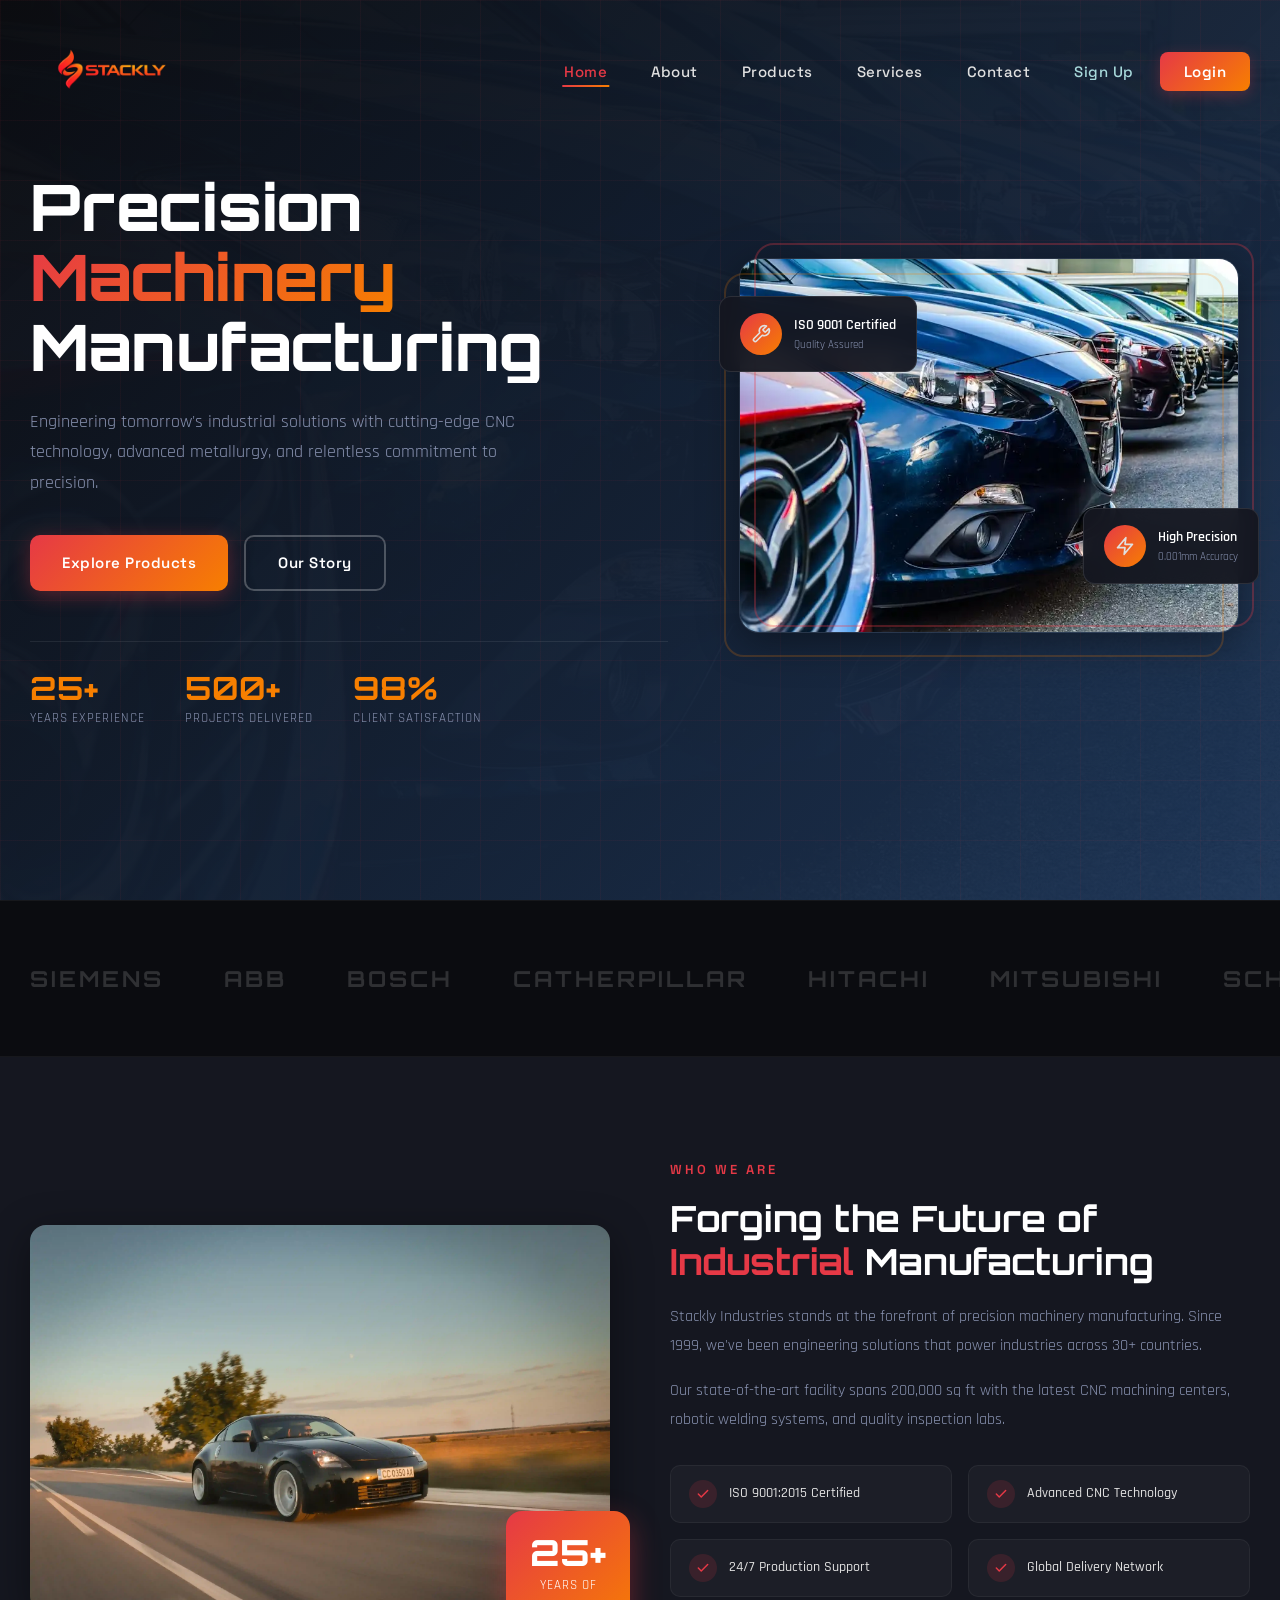
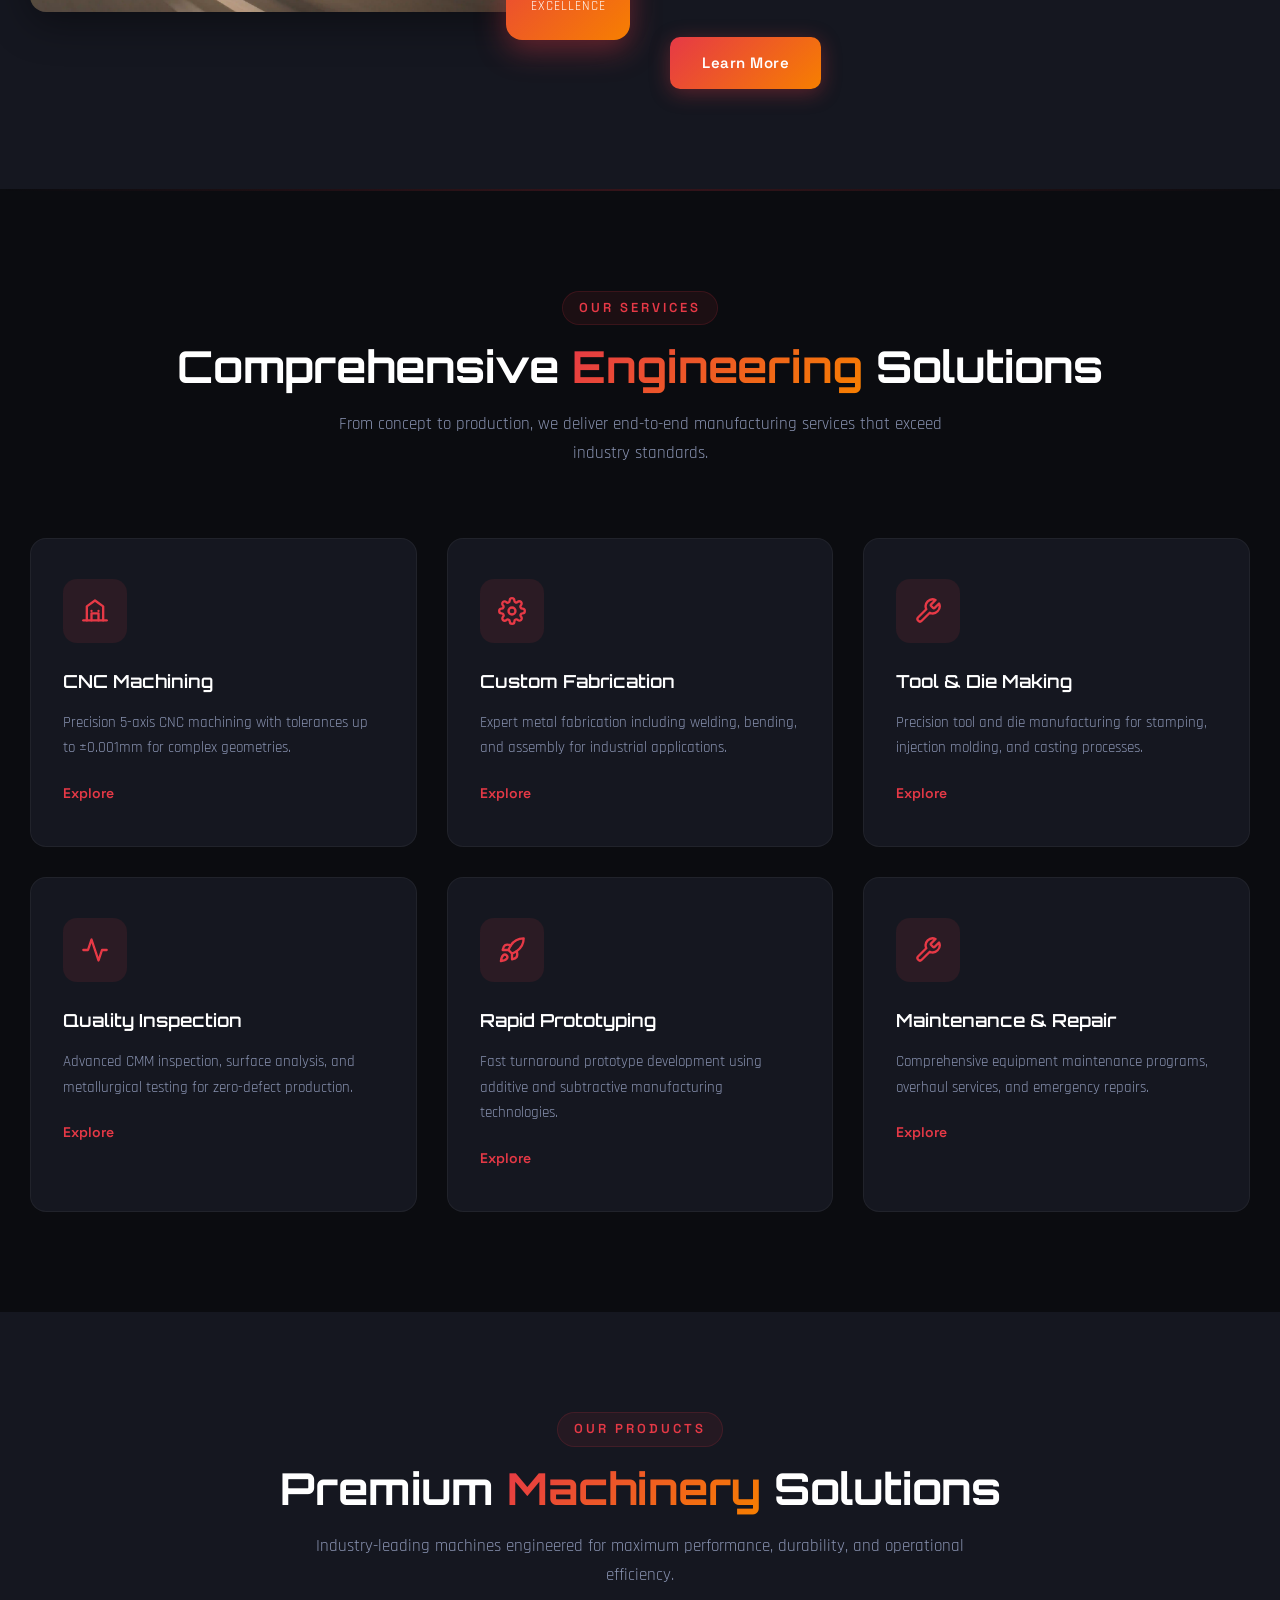
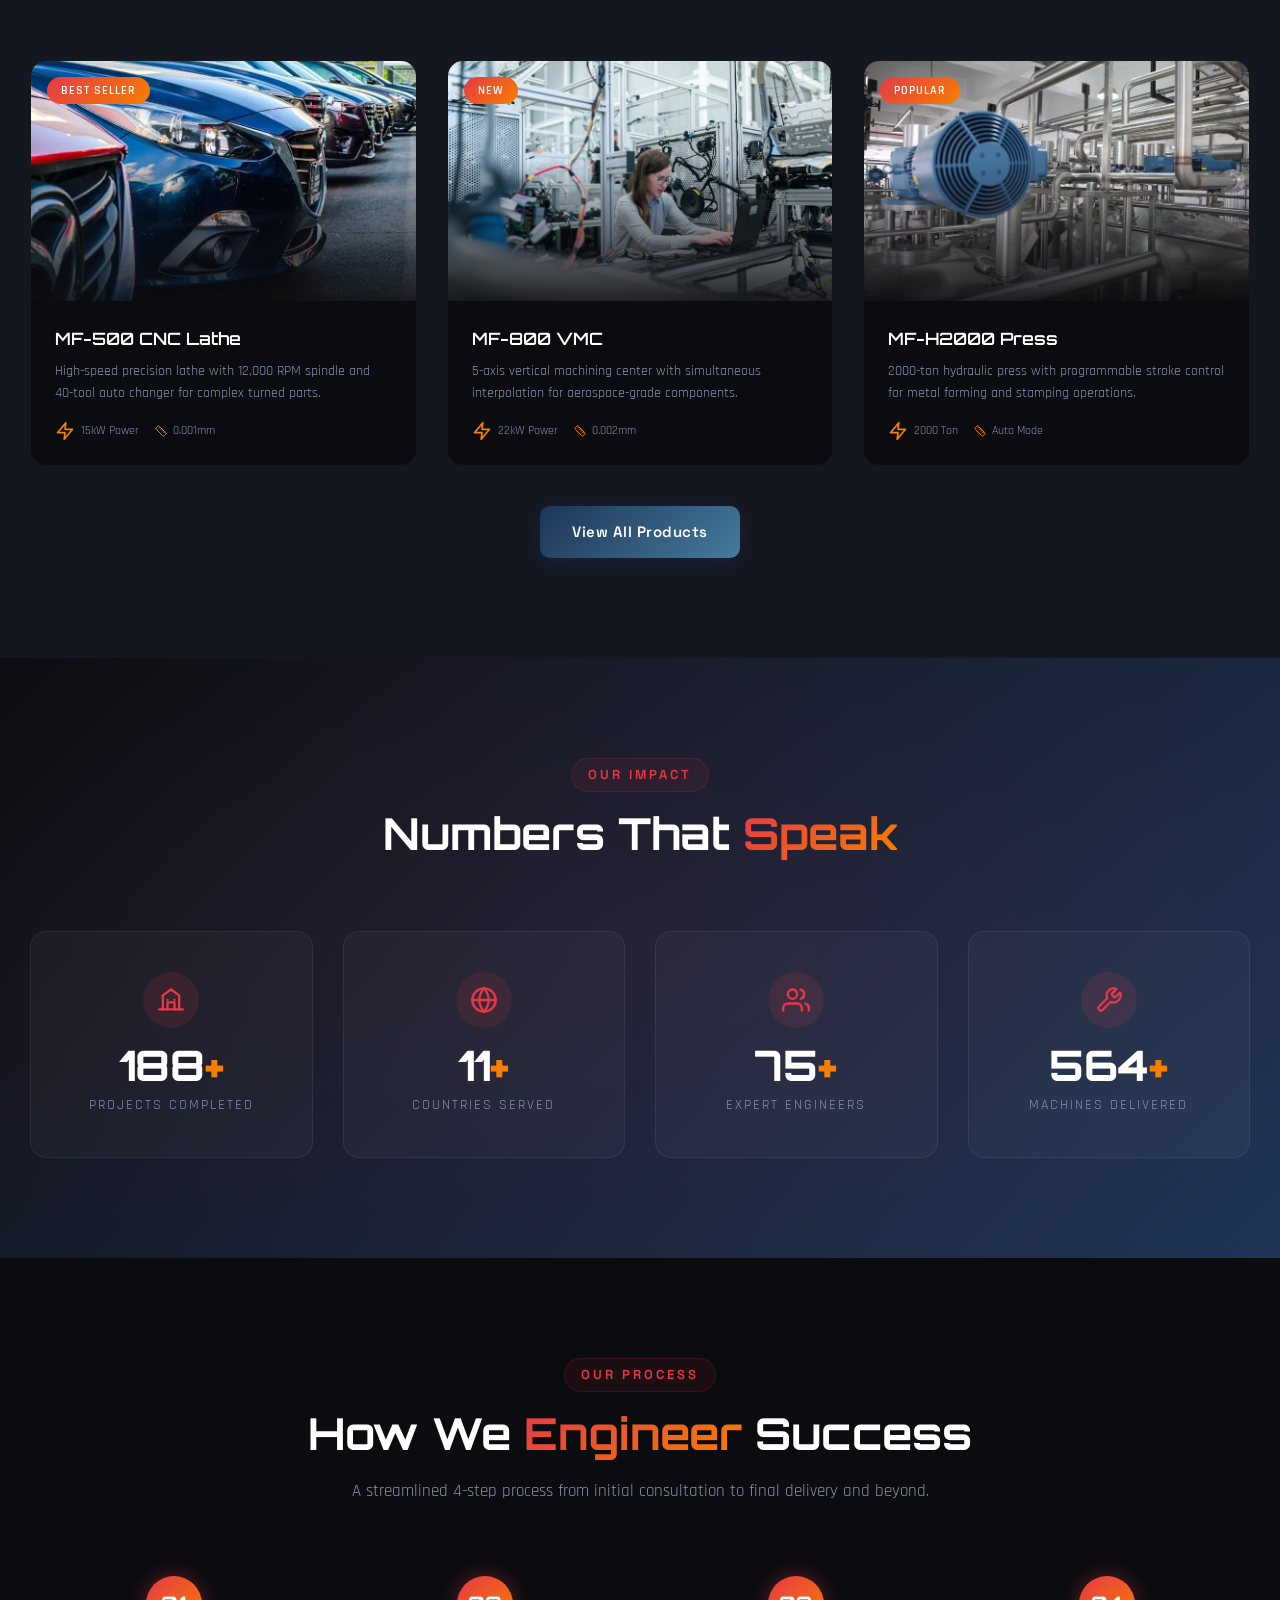
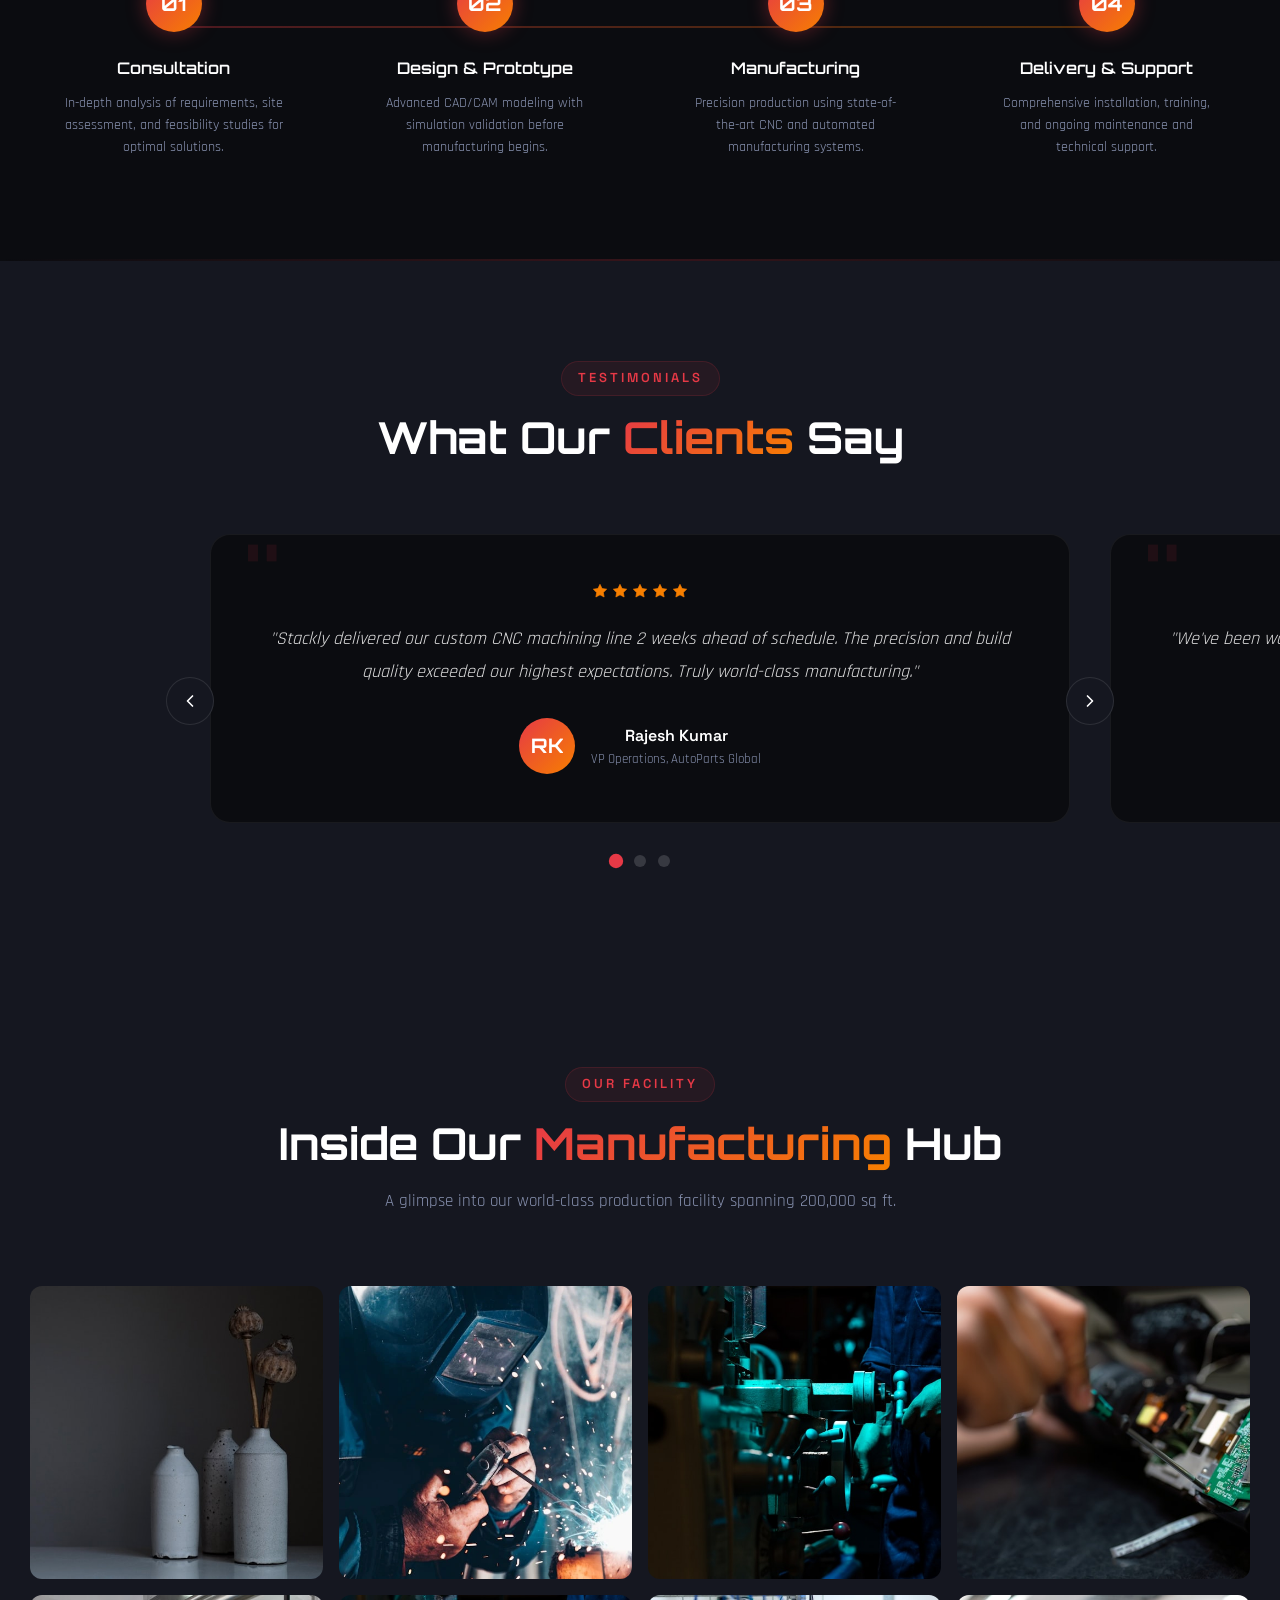
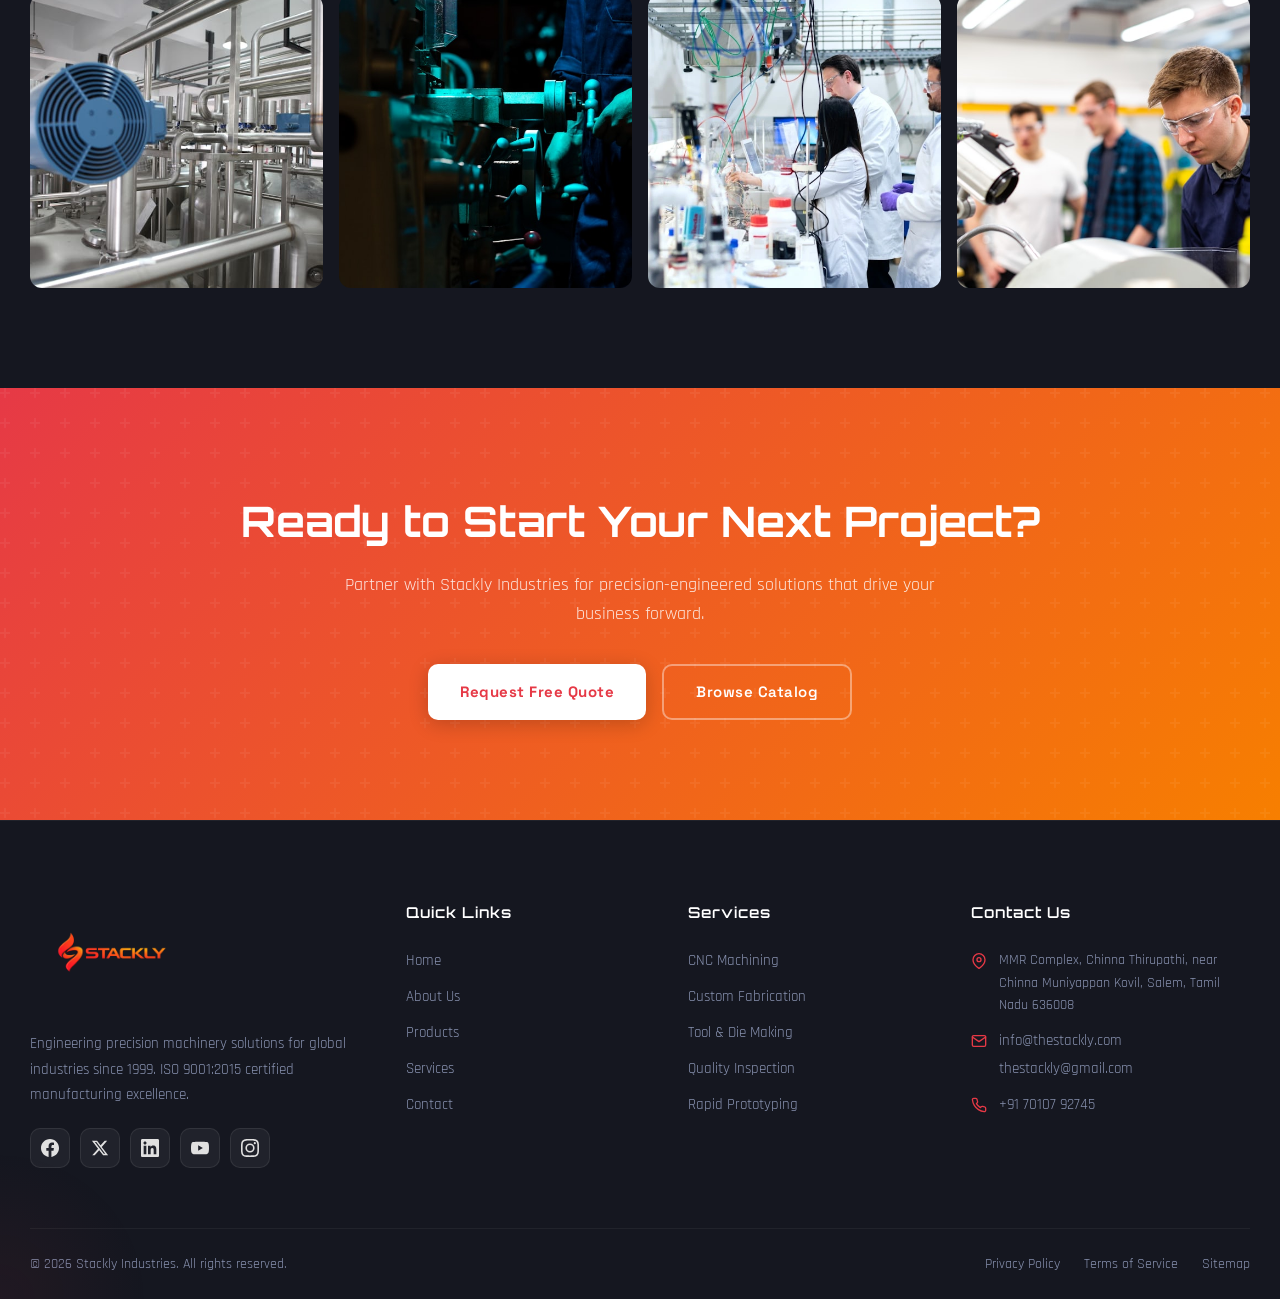
==== commit e653418c: "Add files via upload" ====
--- a/index.html
+++ b/index.html
@@ -50,7 +50,7 @@
     <div class="hero-grid-pattern"></div>
     <div class="hero-content">
       <div class="hero-text">
-        <div class="hero-badge"><span class="glow-dot"></span> Pioneering Industrial Excellence</div>
+      
         <h1 class="hero-title">
           <span class="line">Precision</span>
           <span class="line"><span class="highlight">Machinery</span></span>
@@ -58,8 +58,8 @@
         </h1>
         <p class="hero-desc">Engineering tomorrow's industrial solutions with cutting-edge CNC technology, advanced metallurgy, and relentless commitment to precision.</p>
         <div class="hero-buttons">
-          <a href="products.html" class="btn btn-primary magnetic-btn">Explore Products</a>
-          <a href="about.html" class="btn btn-outline magnetic-btn">Our Story</a>
+          <a href="404.html" class="btn btn-primary magnetic-btn">Explore Products</a>
+          <a href="404.html" class="btn btn-outline magnetic-btn">Our Story</a>
         </div>
         <div class="hero-stats">
           <div class="hero-stat">
@@ -80,14 +80,14 @@
         <div class="hero-image-wrapper">
           <img src="images/cnc-machine.webp" alt="CNC Machine">
           <div class="hero-float-card card-1 tilt-card">
-            <div class="icon-circle">&#128736;</div>
+            <div class="icon-circle"><svg width="20" height="20" viewBox="0 0 24 24" fill="none" stroke="currentColor" stroke-width="2" stroke-linecap="round" stroke-linejoin="round"><path d="M14.7 6.3a1 1 0 0 0 0 1.4l1.6 1.6a1 1 0 0 0 1.4 0l3.77-3.77a6 6 0 0 1-7.94 7.94l-6.91 6.91a2.12 2.12 0 0 1-3-3l6.91-6.91a6 6 0 0 1 7.94-7.94l-3.76 3.76z"/></svg></div>
             <div class="card-info">
               <h4>ISO 9001 Certified</h4>
               <p>Quality Assured</p>
             </div>
           </div>
           <div class="hero-float-card card-2 tilt-card">
-            <div class="icon-circle">&#9889;</div>
+            <div class="icon-circle"><svg width="20" height="20" viewBox="0 0 24 24" fill="none" stroke="currentColor" stroke-width="2" stroke-linecap="round" stroke-linejoin="round"><polygon points="13 2 3 14 12 14 11 22 21 10 12 10 13 2"/></svg></div>
             <div class="card-info">
               <h4>High Precision</h4>
               <p>0.001mm Accuracy</p>
@@ -139,12 +139,12 @@
           <p>Stackly Industries stands at the forefront of precision machinery manufacturing. Since 1999, we've been engineering solutions that power industries across 30+ countries.</p>
           <p>Our state-of-the-art facility spans 200,000 sq ft with the latest CNC machining centers, robotic welding systems, and quality inspection labs.</p>
           <div class="about-features">
-            <div class="about-feature"><div class="check">&#10003;</div><span>ISO 9001:2015 Certified</span></div>
-            <div class="about-feature"><div class="check">&#10003;</div><span>Advanced CNC Technology</span></div>
-            <div class="about-feature"><div class="check">&#10003;</div><span>24/7 Production Support</span></div>
-            <div class="about-feature"><div class="check">&#10003;</div><span>Global Delivery Network</span></div>
-          </div>
-          <a href="about.html" class="btn btn-primary mt-40 magnetic-btn">Learn More</a>
+            <div class="about-feature"><div class="check"><svg width="1em" height="1em" viewBox="0 0 24 24" fill="none" stroke="currentColor" stroke-width="2.5" stroke-linecap="round" stroke-linejoin="round"><polyline points="20 6 9 17 4 12"/></svg></div><span>ISO 9001:2015 Certified</span></div>
+            <div class="about-feature"><div class="check"><svg width="1em" height="1em" viewBox="0 0 24 24" fill="none" stroke="currentColor" stroke-width="2.5" stroke-linecap="round" stroke-linejoin="round"><polyline points="20 6 9 17 4 12"/></svg></div><span>Advanced CNC Technology</span></div>
+            <div class="about-feature"><div class="check"><svg width="1em" height="1em" viewBox="0 0 24 24" fill="none" stroke="currentColor" stroke-width="2.5" stroke-linecap="round" stroke-linejoin="round"><polyline points="20 6 9 17 4 12"/></svg></div><span>24/7 Production Support</span></div>
+            <div class="about-feature"><div class="check"><svg width="1em" height="1em" viewBox="0 0 24 24" fill="none" stroke="currentColor" stroke-width="2.5" stroke-linecap="round" stroke-linejoin="round"><polyline points="20 6 9 17 4 12"/></svg></div><span>Global Delivery Network</span></div>
+          </div>
+          <a href="404.html" class="btn btn-primary mt-40 magnetic-btn">Learn More</a>
         </div>
       </div>
     </div>
@@ -156,46 +156,46 @@
   <section class="section" id="services">
     <div class="section-container">
       <div class="section-header reveal">
-        <span class="section-badge">&#9881; Our Services</span>
+        <span class="section-badge">Our Services</span>
         <h2 class="section-title">Comprehensive <span class="highlight">Engineering</span> Solutions</h2>
         <p class="section-subtitle">From concept to production, we deliver end-to-end manufacturing services that exceed industry standards.</p>
       </div>
       <div class="services-grid stagger-children">
         <div class="service-card reveal tilt-card">
-          <div class="service-icon">&#127981;</div>
+          <div class="service-icon"><svg viewBox="0 0 24 24" fill="none" stroke="currentColor" stroke-width="2" stroke-linecap="round" stroke-linejoin="round"><path d="M2 20h20"/><path d="M5 20V8l7-5 7 5v12"/><path d="M9 20v-6h6v6"/><path d="M9 12h.01"/><path d="M15 12h.01"/></svg></div>
           <h3>CNC Machining</h3>
           <p>Precision 5-axis CNC machining with tolerances up to ±0.001mm for complex geometries.</p>
-          <a href="services.html" class="service-link">Explore</a>
+           <a href="404.html" class="service-link">Explore</a>
         </div>
         <div class="service-card reveal tilt-card">
-          <div class="service-icon">&#9881;</div>
+          <div class="service-icon"><svg viewBox="0 0 24 24" fill="none" stroke="currentColor" stroke-width="2" stroke-linecap="round" stroke-linejoin="round"><circle cx="12" cy="12" r="3"/><path d="M19.4 15a1.65 1.65 0 0 0 .33 1.82l.06.06a2 2 0 0 1 0 2.83 2 2 0 0 1-2.83 0l-.06-.06a1.65 1.65 0 0 0-1.82-.33 1.65 1.65 0 0 0-1 1.51V21a2 2 0 0 1-2 2 2 2 0 0 1-2-2v-.09A1.65 1.65 0 0 0 9 19.4a1.65 1.65 0 0 0-1.82.33l-.06.06a2 2 0 0 1-2.83 0 2 2 0 0 1 0-2.83l.06-.06A1.65 1.65 0 0 0 4.68 15a1.65 1.65 0 0 0-1.51-1H3a2 2 0 0 1-2-2 2 2 0 0 1 2-2h.09A1.65 1.65 0 0 0 4.6 9a1.65 1.65 0 0 0-.33-1.82l-.06-.06a2 2 0 0 1 0-2.83 2 2 0 0 1 2.83 0l.06.06A1.65 1.65 0 0 0 9 4.68a1.65 1.65 0 0 0 1-1.51V3a2 2 0 0 1 2-2 2 2 0 0 1 2 2v.09a1.65 1.65 0 0 0 1 1.51 1.65 1.65 0 0 0 1.82-.33l.06-.06a2 2 0 0 1 2.83 0 2 2 0 0 1 0 2.83l-.06.06A1.65 1.65 0 0 0 19.4 9a1.65 1.65 0 0 0 1.51 1H21a2 2 0 0 1 2 2 2 2 0 0 1-2 2h-.09a1.65 1.65 0 0 0-1.51 1z"/></svg></div>
           <h3>Custom Fabrication</h3>
           <p>Expert metal fabrication including welding, bending, and assembly for industrial applications.</p>
-          <a href="services.html" class="service-link">Explore</a>
+          <a href="404.html" class="service-link">Explore</a>
         </div>
         <div class="service-card reveal tilt-card">
-          <div class="service-icon">&#128295;</div>
+          <div class="service-icon"><svg viewBox="0 0 24 24" fill="none" stroke="currentColor" stroke-width="2" stroke-linecap="round" stroke-linejoin="round"><path d="M14.7 6.3a1 1 0 0 0 0 1.4l1.6 1.6a1 1 0 0 0 1.4 0l3.77-3.77a6 6 0 0 1-7.94 7.94l-6.91 6.91a2.12 2.12 0 0 1-3-3l6.91-6.91a6 6 0 0 1 7.94-7.94l-3.76 3.76z"/></svg></div>
           <h3>Tool & Die Making</h3>
           <p>Precision tool and die manufacturing for stamping, injection molding, and casting processes.</p>
-          <a href="services.html" class="service-link">Explore</a>
+          <a href="404.html" class="service-link">Explore</a>
         </div>
         <div class="service-card reveal tilt-card">
-          <div class="service-icon">&#128200;</div>
+          <div class="service-icon"><svg viewBox="0 0 24 24" fill="none" stroke="currentColor" stroke-width="2" stroke-linecap="round" stroke-linejoin="round"><polyline points="22 12 18 12 15 21 9 3 6 12 2 12"/></svg></div>
           <h3>Quality Inspection</h3>
           <p>Advanced CMM inspection, surface analysis, and metallurgical testing for zero-defect production.</p>
-          <a href="services.html" class="service-link">Explore</a>
+          <a href="404.html" class="service-link">Explore</a>
         </div>
         <div class="service-card reveal tilt-card">
-          <div class="service-icon">&#128640;</div>
+          <div class="service-icon"><svg viewBox="0 0 24 24" fill="none" stroke="currentColor" stroke-width="2" stroke-linecap="round" stroke-linejoin="round"><path d="M4.5 16.5c-1.5 1.26-2 5-2 5s3.74-.5 5-2c.71-.84.7-2.13-.09-2.91a2.18 2.18 0 0 0-2.91-.09z"/><path d="m12 15-3-3a22 22 0 0 1 2-3.95A12.88 12.88 0 0 1 22 2c0 2.72-.78 7.5-6 11a22.35 22.35 0 0 1-4 2z"/><path d="M9 12H4s.55-3.03 2-4c1.62-1.08 5 0 5 0"/><path d="M12 15v5s3.03-.55 4-2c1.08-1.62 0-5 0-5"/></svg></div>
           <h3>Rapid Prototyping</h3>
           <p>Fast turnaround prototype development using additive and subtractive manufacturing technologies.</p>
-          <a href="services.html" class="service-link">Explore</a>
+          <a href="404.html" class="service-link">Explore</a>
         </div>
         <div class="service-card reveal tilt-card">
-          <div class="service-icon">&#128736;</div>
+          <div class="service-icon"><svg viewBox="0 0 24 24" fill="none" stroke="currentColor" stroke-width="2" stroke-linecap="round" stroke-linejoin="round"><path d="M14.7 6.3a1 1 0 0 0 0 1.4l1.6 1.6a1 1 0 0 0 1.4 0l3.77-3.77a6 6 0 0 1-7.94 7.94l-6.91 6.91a2.12 2.12 0 0 1-3-3l6.91-6.91a6 6 0 0 1 7.94-7.94l-3.76 3.76z"/></svg></div>
           <h3>Maintenance & Repair</h3>
           <p>Comprehensive equipment maintenance programs, overhaul services, and emergency repairs.</p>
-          <a href="services.html" class="service-link">Explore</a>
+          <a href="404.html" class="service-link">Explore</a>
         </div>
       </div>
     </div>
@@ -205,7 +205,7 @@
   <section class="section products-section" id="products">
     <div class="section-container">
       <div class="section-header reveal">
-        <span class="section-badge">&#9881; Our Products</span>
+        <span class="section-badge">Our Products</span>
         <h2 class="section-title">Premium <span class="highlight">Machinery</span> Solutions</h2>
         <p class="section-subtitle">Industry-leading machines engineered for maximum performance, durability, and operational efficiency.</p>
       </div>
@@ -220,8 +220,8 @@
             <h3>MF-500 CNC Lathe</h3>
             <p>High-speed precision lathe with 12,000 RPM spindle and 40-tool auto changer for complex turned parts.</p>
             <div class="product-specs">
-              <span class="product-spec"><span class="spec-icon">&#9889;</span> 15kW Power</span>
-              <span class="product-spec"><span class="spec-icon">&#128207;</span> 0.001mm</span>
+              <span class="product-spec"><span class="spec-icon"><svg width="20" height="20" viewBox="0 0 24 24" fill="none" stroke="currentColor" stroke-width="2" stroke-linecap="round" stroke-linejoin="round"><polygon points="13 2 3 14 12 14 11 22 21 10 12 10 13 2"/></svg></span> 15kW Power</span>
+              <span class="product-spec"><span class="spec-icon"><svg width="1em" height="1em" viewBox="0 0 24 24" fill="none" stroke="currentColor" stroke-width="2" stroke-linecap="round" stroke-linejoin="round"><path d="M21.3 15.3a2.4 2.4 0 0 1 0 3.4l-2.6 2.6a2.4 2.4 0 0 1-3.4 0L2.7 8.7a2.41 2.41 0 0 1 0-3.4l2.6-2.6a2.41 2.41 0 0 1 3.4 0Z"/><path d="m14.5 12.5 2-2"/><path d="m11.5 9.5 2-2"/><path d="m8.5 6.5 2-2"/><path d="m17.5 15.5 2-2"/></svg></span> 0.001mm</span>
             </div>
           </div>
         </div>
@@ -235,8 +235,8 @@
             <h3>MF-800 VMC</h3>
             <p>5-axis vertical machining center with simultaneous interpolation for aerospace-grade components.</p>
             <div class="product-specs">
-              <span class="product-spec"><span class="spec-icon">&#9889;</span> 22kW Power</span>
-              <span class="product-spec"><span class="spec-icon">&#128207;</span> 0.002mm</span>
+              <span class="product-spec"><span class="spec-icon"><svg width="20" height="20" viewBox="0 0 24 24" fill="none" stroke="currentColor" stroke-width="2" stroke-linecap="round" stroke-linejoin="round"><polygon points="13 2 3 14 12 14 11 22 21 10 12 10 13 2"/></svg></span> 22kW Power</span>
+              <span class="product-spec"><span class="spec-icon"><svg width="1em" height="1em" viewBox="0 0 24 24" fill="none" stroke="currentColor" stroke-width="2" stroke-linecap="round" stroke-linejoin="round"><path d="M21.3 15.3a2.4 2.4 0 0 1 0 3.4l-2.6 2.6a2.4 2.4 0 0 1-3.4 0L2.7 8.7a2.41 2.41 0 0 1 0-3.4l2.6-2.6a2.41 2.41 0 0 1 3.4 0Z"/><path d="m14.5 12.5 2-2"/><path d="m11.5 9.5 2-2"/><path d="m8.5 6.5 2-2"/><path d="m17.5 15.5 2-2"/></svg></span> 0.002mm</span>
             </div>
           </div>
         </div>
@@ -250,14 +250,14 @@
             <h3>MF-H2000 Press</h3>
             <p>2000-ton hydraulic press with programmable stroke control for metal forming and stamping operations.</p>
             <div class="product-specs">
-              <span class="product-spec"><span class="spec-icon">&#9889;</span> 2000 Ton</span>
-              <span class="product-spec"><span class="spec-icon">&#128207;</span> Auto Mode</span>
+              <span class="product-spec"><span class="spec-icon"><svg width="20" height="20" viewBox="0 0 24 24" fill="none" stroke="currentColor" stroke-width="2" stroke-linecap="round" stroke-linejoin="round"><polygon points="13 2 3 14 12 14 11 22 21 10 12 10 13 2"/></svg></span> 2000 Ton</span>
+              <span class="product-spec"><span class="spec-icon"><svg width="1em" height="1em" viewBox="0 0 24 24" fill="none" stroke="currentColor" stroke-width="2" stroke-linecap="round" stroke-linejoin="round"><path d="M21.3 15.3a2.4 2.4 0 0 1 0 3.4l-2.6 2.6a2.4 2.4 0 0 1-3.4 0L2.7 8.7a2.41 2.41 0 0 1 0-3.4l2.6-2.6a2.41 2.41 0 0 1 3.4 0Z"/><path d="m14.5 12.5 2-2"/><path d="m11.5 9.5 2-2"/><path d="m8.5 6.5 2-2"/><path d="m17.5 15.5 2-2"/></svg></span> Auto Mode</span>
             </div>
           </div>
         </div>
       </div>
       <div class="text-center mt-40 reveal">
-        <a href="products.html" class="btn btn-secondary magnetic-btn">View All Products</a>
+        <a href="404.html" class="btn btn-secondary magnetic-btn">View All Products</a>
       </div>
     </div>
   </section>
@@ -266,27 +266,27 @@
   <section class="section stats-section" id="stats">
     <div class="section-container">
       <div class="section-header reveal">
-        <span class="section-badge">&#128200; Our Impact</span>
+        <span class="section-badge">Our Impact</span>
         <h2 class="section-title">Numbers That <span class="highlight">Speak</span></h2>
       </div>
       <div class="stats-grid stagger-children">
         <div class="stat-card reveal">
-          <div class="stat-icon">&#127981;</div>
+          <div class="stat-icon"><svg viewBox="0 0 24 24" fill="none" stroke="currentColor" stroke-width="2" stroke-linecap="round" stroke-linejoin="round"><path d="M2 20h20"/><path d="M5 20V8l7-5 7 5v12"/><path d="M9 20v-6h6v6"/><path d="M9 12h.01"/><path d="M15 12h.01"/></svg></div>
           <div class="stat-number" data-target="500" data-suffix="+">0</div>
           <div class="stat-label">Projects Completed</div>
         </div>
         <div class="stat-card reveal">
-          <div class="stat-icon">&#127758;</div>
+          <div class="stat-icon"><svg viewBox="0 0 24 24" fill="none" stroke="currentColor" stroke-width="2" stroke-linecap="round" stroke-linejoin="round"><circle cx="12" cy="12" r="10"/><line x1="2" y1="12" x2="22" y2="12"/><path d="M12 2a15.3 15.3 0 0 1 4 10 15.3 15.3 0 0 1-4 10 15.3 15.3 0 0 1-4-10 15.3 15.3 0 0 1 4-10z"/></svg></div>
           <div class="stat-number" data-target="30" data-suffix="+">0</div>
           <div class="stat-label">Countries Served</div>
         </div>
         <div class="stat-card reveal">
-          <div class="stat-icon">&#128101;</div>
+          <div class="stat-icon"><svg viewBox="0 0 24 24" fill="none" stroke="currentColor" stroke-width="2" stroke-linecap="round" stroke-linejoin="round"><path d="M17 21v-2a4 4 0 0 0-4-4H5a4 4 0 0 0-4 4v2"/><circle cx="9" cy="7" r="4"/><path d="M23 21v-2a4 4 0 0 0-3-3.87"/><path d="M16 3.13a4 4 0 0 1 0 7.75"/></svg></div>
           <div class="stat-number" data-target="200" data-suffix="+">0</div>
           <div class="stat-label">Expert Engineers</div>
         </div>
         <div class="stat-card reveal">
-          <div class="stat-icon">&#128736;</div>
+          <div class="stat-icon"><svg viewBox="0 0 24 24" fill="none" stroke="currentColor" stroke-width="2" stroke-linecap="round" stroke-linejoin="round"><path d="M14.7 6.3a1 1 0 0 0 0 1.4l1.6 1.6a1 1 0 0 0 1.4 0l3.77-3.77a6 6 0 0 1-7.94 7.94l-6.91 6.91a2.12 2.12 0 0 1-3-3l6.91-6.91a6 6 0 0 1 7.94-7.94l-3.76 3.76z"/></svg></div>
           <div class="stat-number" data-target="1500" data-suffix="+">0</div>
           <div class="stat-label">Machines Delivered</div>
         </div>
@@ -298,7 +298,7 @@
   <section class="section" id="process">
     <div class="section-container">
       <div class="section-header reveal">
-        <span class="section-badge">&#128260; Our Process</span>
+        <span class="section-badge">Our Process</span>
         <h2 class="section-title">How We <span class="highlight">Engineer</span> Success</h2>
         <p class="section-subtitle">A streamlined 4-step process from initial consultation to final delivery and beyond.</p>
       </div>
@@ -333,15 +333,15 @@
   <section class="section testimonials-section" id="testimonials">
     <div class="section-container">
       <div class="section-header reveal">
-        <span class="section-badge">&#11088; Testimonials</span>
+        <span class="section-badge">Testimonials</span>
         <h2 class="section-title">What Our <span class="highlight">Clients</span> Say</h2>
       </div>
       <div class="testimonial-slider reveal">
-        <div class="testimonial-arrow prev">&#10094;</div>
+        <div class="testimonial-arrow prev"><svg width="1em" height="1em" viewBox="0 0 24 24" fill="none" stroke="currentColor" stroke-width="2" stroke-linecap="round" stroke-linejoin="round"><polyline points="15 18 9 12 15 6"/></svg></div>
         <div class="testimonial-track">
           <div class="testimonial-slide">
             <div class="testimonial-card tilt-card">
-              <div class="testimonial-stars"><span>&#9733;</span><span>&#9733;</span><span>&#9733;</span><span>&#9733;</span><span>&#9733;</span></div>
+              <div class="testimonial-stars"><span><svg width="1em" height="1em" viewBox="0 0 24 24" fill="currentColor" stroke="currentColor" stroke-width="1"><polygon points="12 2 15.09 8.26 22 9.27 17 14.14 18.18 21.02 12 17.77 5.82 21.02 7 14.14 2 9.27 8.91 8.26 12 2"/></svg></span><span><svg width="1em" height="1em" viewBox="0 0 24 24" fill="currentColor" stroke="currentColor" stroke-width="1"><polygon points="12 2 15.09 8.26 22 9.27 17 14.14 18.18 21.02 12 17.77 5.82 21.02 7 14.14 2 9.27 8.91 8.26 12 2"/></svg></span><span><svg width="1em" height="1em" viewBox="0 0 24 24" fill="currentColor" stroke="currentColor" stroke-width="1"><polygon points="12 2 15.09 8.26 22 9.27 17 14.14 18.18 21.02 12 17.77 5.82 21.02 7 14.14 2 9.27 8.91 8.26 12 2"/></svg></span><span><svg width="1em" height="1em" viewBox="0 0 24 24" fill="currentColor" stroke="currentColor" stroke-width="1"><polygon points="12 2 15.09 8.26 22 9.27 17 14.14 18.18 21.02 12 17.77 5.82 21.02 7 14.14 2 9.27 8.91 8.26 12 2"/></svg></span><span><svg width="1em" height="1em" viewBox="0 0 24 24" fill="currentColor" stroke="currentColor" stroke-width="1"><polygon points="12 2 15.09 8.26 22 9.27 17 14.14 18.18 21.02 12 17.77 5.82 21.02 7 14.14 2 9.27 8.91 8.26 12 2"/></svg></span></div>
               <p class="testimonial-text">"Stackly delivered our custom CNC machining line 2 weeks ahead of schedule. The precision and build quality exceeded our highest expectations. Truly world-class manufacturing."</p>
               <div class="testimonial-author">
                 <div class="testimonial-avatar">RK</div>
@@ -354,7 +354,7 @@
           </div>
           <div class="testimonial-slide">
             <div class="testimonial-card tilt-card">
-              <div class="testimonial-stars"><span>&#9733;</span><span>&#9733;</span><span>&#9733;</span><span>&#9733;</span><span>&#9733;</span></div>
+              <div class="testimonial-stars"><span><svg width="1em" height="1em" viewBox="0 0 24 24" fill="currentColor" stroke="currentColor" stroke-width="1"><polygon points="12 2 15.09 8.26 22 9.27 17 14.14 18.18 21.02 12 17.77 5.82 21.02 7 14.14 2 9.27 8.91 8.26 12 2"/></svg></span><span><svg width="1em" height="1em" viewBox="0 0 24 24" fill="currentColor" stroke="currentColor" stroke-width="1"><polygon points="12 2 15.09 8.26 22 9.27 17 14.14 18.18 21.02 12 17.77 5.82 21.02 7 14.14 2 9.27 8.91 8.26 12 2"/></svg></span><span><svg width="1em" height="1em" viewBox="0 0 24 24" fill="currentColor" stroke="currentColor" stroke-width="1"><polygon points="12 2 15.09 8.26 22 9.27 17 14.14 18.18 21.02 12 17.77 5.82 21.02 7 14.14 2 9.27 8.91 8.26 12 2"/></svg></span><span><svg width="1em" height="1em" viewBox="0 0 24 24" fill="currentColor" stroke="currentColor" stroke-width="1"><polygon points="12 2 15.09 8.26 22 9.27 17 14.14 18.18 21.02 12 17.77 5.82 21.02 7 14.14 2 9.27 8.91 8.26 12 2"/></svg></span><span><svg width="1em" height="1em" viewBox="0 0 24 24" fill="currentColor" stroke="currentColor" stroke-width="1"><polygon points="12 2 15.09 8.26 22 9.27 17 14.14 18.18 21.02 12 17.77 5.82 21.02 7 14.14 2 9.27 8.91 8.26 12 2"/></svg></span></div>
               <p class="testimonial-text">"We've been working with Stackly for over 5 years. Their hydraulic press systems are the backbone of our production floor. Outstanding reliability and after-sales support."</p>
               <div class="testimonial-author">
                 <div class="testimonial-avatar">SM</div>
@@ -367,7 +367,7 @@
           </div>
           <div class="testimonial-slide">
             <div class="testimonial-card tilt-card">
-              <div class="testimonial-stars"><span>&#9733;</span><span>&#9733;</span><span>&#9733;</span><span>&#9733;</span><span>&#9733;</span></div>
+              <div class="testimonial-stars"><span><svg width="1em" height="1em" viewBox="0 0 24 24" fill="currentColor" stroke="currentColor" stroke-width="1"><polygon points="12 2 15.09 8.26 22 9.27 17 14.14 18.18 21.02 12 17.77 5.82 21.02 7 14.14 2 9.27 8.91 8.26 12 2"/></svg></span><span><svg width="1em" height="1em" viewBox="0 0 24 24" fill="currentColor" stroke="currentColor" stroke-width="1"><polygon points="12 2 15.09 8.26 22 9.27 17 14.14 18.18 21.02 12 17.77 5.82 21.02 7 14.14 2 9.27 8.91 8.26 12 2"/></svg></span><span><svg width="1em" height="1em" viewBox="0 0 24 24" fill="currentColor" stroke="currentColor" stroke-width="1"><polygon points="12 2 15.09 8.26 22 9.27 17 14.14 18.18 21.02 12 17.77 5.82 21.02 7 14.14 2 9.27 8.91 8.26 12 2"/></svg></span><span><svg width="1em" height="1em" viewBox="0 0 24 24" fill="currentColor" stroke="currentColor" stroke-width="1"><polygon points="12 2 15.09 8.26 22 9.27 17 14.14 18.18 21.02 12 17.77 5.82 21.02 7 14.14 2 9.27 8.91 8.26 12 2"/></svg></span><span><svg width="1em" height="1em" viewBox="0 0 24 24" fill="currentColor" stroke="currentColor" stroke-width="1"><polygon points="12 2 15.09 8.26 22 9.27 17 14.14 18.18 21.02 12 17.77 5.82 21.02 7 14.14 2 9.27 8.91 8.26 12 2"/></svg></span></div>
               <p class="testimonial-text">"The rapid prototyping service was exceptional. From concept to functional prototype in just 10 days. Stackly understands the urgency of modern manufacturing."</p>
               <div class="testimonial-author">
                 <div class="testimonial-avatar">TJ</div>
@@ -379,11 +379,11 @@
             </div>
           </div>
         </div>
-        <div class="testimonial-arrow next">&#10095;</div>
+        <div class="testimonial-arrow next"><svg width="1em" height="1em" viewBox="0 0 24 24" fill="none" stroke="currentColor" stroke-width="2" stroke-linecap="round" stroke-linejoin="round"><polyline points="9 18 15 12 9 6"/></svg></div>
         <div class="testimonial-controls">
-          <button class="testimonial-dot active" aria-label="Testimonial 1"></button>
-          <button class="testimonial-dot" aria-label="Testimonial 2"></button>
-          <button class="testimonial-dot" aria-label="Testimonial 3"></button>
+          <button class="testimonial-dot active" aria-label="Testimonial 1" onclick="window.location.href='404.html'"></button>
+          <button class="testimonial-dot" aria-label="Testimonial 2" onclick="window.location.href='404.html'"></button>
+          <button class="testimonial-dot" aria-label="Testimonial 3" onclick="window.location.href='404.html'"></button>
         </div>
       </div>
     </div>
@@ -393,19 +393,19 @@
   <section class="section" id="gallery" style="background:var(--dark-2)">
     <div class="section-container">
       <div class="section-header reveal">
-        <span class="section-badge">&#128247; Our Facility</span>
+        <span class="section-badge">Our Facility</span>
         <h2 class="section-title">Inside Our <span class="highlight">Manufacturing</span> Hub</h2>
         <p class="section-subtitle">A glimpse into our world-class production facility spanning 200,000 sq ft.</p>
       </div>
       <div class="gallery-grid stagger-children">
-        <div class="gallery-item reveal-scale"><img src="images/cnc-workshop.webp" alt="CNC Workshop"><div class="gallery-overlay"><span>&#43;</span></div></div>
-        <div class="gallery-item reveal-scale"><img src="images/assembly-line.webp" alt="Assembly Line"><div class="gallery-overlay"><span>&#43;</span></div></div>
-        <div class="gallery-item reveal-scale"><img src="images/quality-testing.webp" alt="Quality Lab"><div class="gallery-overlay"><span>&#43;</span></div></div>
-        <div class="gallery-item reveal-scale"><img src="images/hydraulic-system.webp" alt="Hydraulic Systems"><div class="gallery-overlay"><span>&#43;</span></div></div>
-        <div class="gallery-item reveal-scale"><img src="images/metal-welding.webp" alt="Welding Bay"><div class="gallery-overlay"><span>&#43;</span></div></div>
-        <div class="gallery-item reveal-scale"><img src="images/lab-testing.webp" alt="Testing Floor"><div class="gallery-overlay"><span>&#43;</span></div></div>
-        <div class="gallery-item reveal-scale"><img src="images/steel-inventory.webp" alt="Steel Inventory"><div class="gallery-overlay"><span>&#43;</span></div></div>
-        <div class="gallery-item reveal-scale"><img src="images/precision-engineering.webp" alt="Precision Parts"><div class="gallery-overlay"><span>&#43;</span></div></div>
+        <div class="gallery-item reveal-scale"><img src="images/cnc-workshop.webp" alt="CNC Workshop"><div class="gallery-overlay"><span><svg width="1em" height="1em" viewBox="0 0 24 24" fill="none" stroke="currentColor" stroke-width="2" stroke-linecap="round" stroke-linejoin="round"><line x1="12" y1="5" x2="12" y2="19"/><line x1="5" y1="12" x2="19" y2="12"/></svg></span></div></div>
+        <div class="gallery-item reveal-scale"><img src="images/assembly-line.webp" alt="Assembly Line"><div class="gallery-overlay"><span><svg width="1em" height="1em" viewBox="0 0 24 24" fill="none" stroke="currentColor" stroke-width="2" stroke-linecap="round" stroke-linejoin="round"><line x1="12" y1="5" x2="12" y2="19"/><line x1="5" y1="12" x2="19" y2="12"/></svg></span></div></div>
+        <div class="gallery-item reveal-scale"><img src="images/quality-testing.webp" alt="Quality Lab"><div class="gallery-overlay"><span><svg width="1em" height="1em" viewBox="0 0 24 24" fill="none" stroke="currentColor" stroke-width="2" stroke-linecap="round" stroke-linejoin="round"><line x1="12" y1="5" x2="12" y2="19"/><line x1="5" y1="12" x2="19" y2="12"/></svg></span></div></div>
+        <div class="gallery-item reveal-scale"><img src="images/hydraulic-system.webp" alt="Hydraulic Systems"><div class="gallery-overlay"><span><svg width="1em" height="1em" viewBox="0 0 24 24" fill="none" stroke="currentColor" stroke-width="2" stroke-linecap="round" stroke-linejoin="round"><line x1="12" y1="5" x2="12" y2="19"/><line x1="5" y1="12" x2="19" y2="12"/></svg></span></div></div>
+        <div class="gallery-item reveal-scale"><img src="images/metal-welding.webp" alt="Welding Bay"><div class="gallery-overlay"><span><svg width="1em" height="1em" viewBox="0 0 24 24" fill="none" stroke="currentColor" stroke-width="2" stroke-linecap="round" stroke-linejoin="round"><line x1="12" y1="5" x2="12" y2="19"/><line x1="5" y1="12" x2="19" y2="12"/></svg></span></div></div>
+        <div class="gallery-item reveal-scale"><img src="images/lab-testing.webp" alt="Testing Floor"><div class="gallery-overlay"><span><svg width="1em" height="1em" viewBox="0 0 24 24" fill="none" stroke="currentColor" stroke-width="2" stroke-linecap="round" stroke-linejoin="round"><line x1="12" y1="5" x2="12" y2="19"/><line x1="5" y1="12" x2="19" y2="12"/></svg></span></div></div>
+        <div class="gallery-item reveal-scale"><img src="images/steel-inventory.webp" alt="Steel Inventory"><div class="gallery-overlay"><span><svg width="1em" height="1em" viewBox="0 0 24 24" fill="none" stroke="currentColor" stroke-width="2" stroke-linecap="round" stroke-linejoin="round"><line x1="12" y1="5" x2="12" y2="19"/><line x1="5" y1="12" x2="19" y2="12"/></svg></span></div></div>
+        <div class="gallery-item reveal-scale"><img src="images/precision-engineering.webp" alt="Precision Parts"><div class="gallery-overlay"><span><svg width="1em" height="1em" viewBox="0 0 24 24" fill="none" stroke="currentColor" stroke-width="2" stroke-linecap="round" stroke-linejoin="round"><line x1="12" y1="5" x2="12" y2="19"/><line x1="5" y1="12" x2="19" y2="12"/></svg></span></div></div>
       </div>
     </div>
   </section>
@@ -417,8 +417,8 @@
         <h2>Ready to Start Your <span style="color:#fff;">Next Project?</span></h2>
         <p>Partner with Stackly Industries for precision-engineered solutions that drive your business forward.</p>
         <div class="cta-buttons">
-          <a href="contact.html" class="btn btn-white magnetic-btn">Request Free Quote</a>
-          <a href="products.html" class="btn btn-outline-white magnetic-btn">Browse Catalog</a>
+          <a href="404.html" class="btn btn-white magnetic-btn">Request Free Quote</a>
+          <a href="404.html" class="btn btn-outline-white magnetic-btn">Browse Catalog</a>
         </div>
       </div>
     </div>
@@ -504,7 +504,7 @@
   </footer>
 
   <!-- BACK TO TOP -->
-  <button class="back-to-top" aria-label="Back to top">&#8593;</button>
+  <button class="back-to-top" aria-label="Back to top"><svg width="1em" height="1em" viewBox="0 0 24 24" fill="none" stroke="currentColor" stroke-width="2" stroke-linecap="round" stroke-linejoin="round"><line x1="12" y1="19" x2="12" y2="5"/><polyline points="5 12 12 5 19 12"/></svg></button>
 
   <script src="js/icons.js"></script>
   <script src="js/script.js"></script>
--- a/css/style.css
+++ b/css/style.css
@@ -155,9 +155,27 @@
 .navbar.scrolled {
   background: rgba(11, 12, 16, 0.95);
   backdrop-filter: blur(20px);
-  padding: 12px 0;
+  padding: 5px 0;
   box-shadow: 0 4px 30px rgba(0, 0, 0, 0.5);
   border-bottom: 1px solid rgba(230, 57, 70, 0.1);
+}
+
+.navbar.scrolled .logo-img {
+  height: 75px;
+}
+
+.navbar.scrolled .nav-links a {
+  padding: 6px 14px;
+}
+
+.navbar.scrolled .nav-cta {
+  padding: 6px 16px !important;
+}
+
+.navbar.scrolled .hamburger {
+  width: 36px;
+  height: 36px;
+  padding: 7px;
 }
 
 .nav-container {
@@ -195,10 +213,10 @@
 }
 
 .logo-img {
-  height: 92px;
+  height: 110px;
   width: auto;
   object-fit: contain;
-  transition: var(--transition);
+  transition: height 0.3s ease, transform 0.3s ease;
 }
 
 .logo:hover .logo-img {
@@ -561,6 +579,11 @@
   font-size: 18px;
 }
 
+.hero-float-card .icon-circle svg {
+  width: 20px;
+  height: 20px;
+}
+
 .hero-float-card .card-info h4 {
   font-size: 14px;
   color: #fff;
@@ -867,14 +890,29 @@
   align-items: center;
   justify-content: center;
   color: var(--primary);
-  font-size: 14px;
   flex-shrink: 0;
+}
+
+.about-feature .check svg {
+  width: 14px;
+  height: 14px;
 }
 
 .about-feature span {
   font-size: 14px;
   font-weight: 500;
   color: var(--text);
+}
+
+.service-icon svg,
+.feature-icon svg,
+.stat-icon svg,
+.dash-stat-icon svg,
+.action-icon svg,
+.card-icon svg,
+.process-number svg {
+  width: 28px;
+  height: 28px;
 }
 
 /* ============================================
@@ -928,7 +966,11 @@
   display: flex;
   align-items: center;
   justify-content: center;
-  font-size: 28px;
+  color: var(--primary);
+  font-size: 13px;
+  font-weight: 700;
+  font-family: 'Orbitron', sans-serif;
+  letter-spacing: 0.5px;
   margin-bottom: 24px;
   transition: var(--transition);
 }
@@ -1072,7 +1114,9 @@
 
 .product-spec .spec-icon {
   color: var(--accent);
-  font-size: 14px;
+  display: inline-flex;
+  align-items: center;
+  vertical-align: middle;
 }
 
 /* ============================================
@@ -1125,7 +1169,7 @@
   display: flex;
   align-items: center;
   justify-content: center;
-  font-size: 24px;
+  color: var(--primary);
   margin: 0 auto 16px;
 }
 
@@ -1269,7 +1313,8 @@
 
 .testimonial-stars span {
   color: var(--accent);
-  font-size: 18px;
+  display: inline-flex;
+  align-items: center;
 }
 
 .testimonial-text {
@@ -1348,10 +1393,14 @@
   align-items: center;
   justify-content: center;
   color: #fff;
-  font-size: 18px;
   cursor: pointer;
   transition: var(--transition);
   z-index: 5;
+}
+
+.testimonial-arrow svg {
+  width: 20px;
+  height: 20px;
 }
 
 .testimonial-arrow:hover {
@@ -1681,6 +1730,8 @@
   position: relative;
   background: var(--gradient-3);
   overflow: hidden;
+  padding-top: 150px;
+  padding-bottom: 60px;
 }
 
 .page-hero::before {
@@ -1787,7 +1838,7 @@
   display: flex;
   align-items: center;
   justify-content: center;
-  font-size: 26px;
+  color: var(--primary);
   margin-bottom: 22px;
   transition: var(--transition);
 }
@@ -1892,7 +1943,7 @@
   display: flex;
   align-items: center;
   justify-content: center;
-  font-size: 22px;
+  color: var(--primary);
   flex-shrink: 0;
 }
 
@@ -2044,7 +2095,14 @@
 
 .gallery-overlay span {
   color: #fff;
-  font-size: 28px;
+  display: flex;
+  align-items: center;
+  justify-content: center;
+}
+
+.gallery-overlay span svg {
+  width: 28px;
+  height: 28px;
 }
 
 /* ============================================
@@ -2301,6 +2359,11 @@
   transform: translateY(20px);
   transition: var(--transition);
   box-shadow: 0 4px 20px rgba(230,57,70,0.4);
+}
+
+.back-to-top svg {
+  width: 20px;
+  height: 20px;
 }
 
 .back-to-top.visible {
@@ -2441,6 +2504,7 @@
   }
   .nav-cta::before { display: none !important; }
   .logo-img { height: 60px; }
+  .navbar.scrolled .logo-img { height: 50px; }
   .nav-container { padding: 0 16px; }
 
   /* Hero */
@@ -2484,10 +2548,10 @@
 
   /* Cards */
   .service-card { padding: 28px 24px; }
-  .service-icon { width: 52px; height: 52px; font-size: 24px; margin-bottom: 16px; }
+  .service-icon { width: 52px; height: 52px; font-size: 11px; margin-bottom: 16px; }
   .stat-card { padding: 28px 16px; }
   .stat-number { font-size: 32px; }
-  .stat-icon { width: 48px; height: 48px; font-size: 20px; }
+  .stat-icon { width: 48px; height: 48px; }
 
   /* Testimonials */
   .testimonial-card { padding: 28px 20px; }
@@ -2505,7 +2569,11 @@
   .cta-buttons .btn { width: 100%; max-width: 300px; justify-content: center; }
 
   /* Page Hero */
-  .page-hero { min-height: 35vh; }
+  .page-hero {
+    min-height: auto;
+    padding-top: 120px;
+    padding-bottom: 50px;
+  }
   .page-hero h1 { font-size: clamp(24px, 6vw, 36px); }
 
   /* Buttons */
@@ -2770,7 +2838,7 @@
   display: flex;
   align-items: center;
   justify-content: center;
-  font-size: 18px;
+  color: var(--text-dim);
   border-radius: 8px;
   background: rgba(255,255,255,0.04);
   flex-shrink: 0;
@@ -2965,7 +3033,7 @@
   display: flex;
   align-items: center;
   justify-content: center;
-  font-size: 24px;
+  color: var(--primary);
   flex-shrink: 0;
 }
 
@@ -3032,6 +3100,11 @@
   border-collapse: collapse;
 }
 
+.dash-table-wrapper {
+  overflow-x: auto;
+  -webkit-overflow-scrolling: touch;
+}
+
 .dash-table thead th {
   font-family: 'Space Grotesk', sans-serif;
   font-size: 12px;
@@ -3083,6 +3156,44 @@
   height: 6px;
   border-radius: 50%;
   background: currentColor;
+}
+
+/* Mobile sidebar backdrop */
+.dash-sidebar-backdrop {
+  display: none;
+  position: fixed;
+  top: 0;
+  left: 0;
+  width: 100%;
+  height: 100%;
+  background: rgba(0,0,0,0.6);
+  z-index: 99;
+  opacity: 0;
+  pointer-events: none;
+  transition: opacity 0.3s ease;
+}
+.dash-sidebar-backdrop.visible { opacity: 1; pointer-events: auto; }
+body.sidebar-open { overflow: hidden; position: fixed; width: 100%; }
+
+/* Sidebar close button */
+.dash-sidebar-close {
+  display: none;
+  background: none;
+  border: 1px solid rgba(255,255,255,0.1);
+  color: #fff;
+  width: 32px;
+  height: 32px;
+  border-radius: 8px;
+  font-size: 18px;
+  cursor: pointer;
+  align-items: center;
+  justify-content: center;
+  margin-left: auto;
+  transition: var(--transition);
+}
+.dash-sidebar-close:hover {
+  background: rgba(230,57,70,0.15);
+  border-color: var(--primary);
 }
 
 /* Mobile sidebar toggle */
@@ -3172,7 +3283,7 @@
   display: flex;
   align-items: center;
   justify-content: center;
-  font-size: 22px;
+  color: var(--primary);
   transition: var(--transition);
 }
 
@@ -3254,6 +3365,8 @@
     transform: translateX(0);
     box-shadow: 10px 0 40px rgba(0,0,0,0.5);
   }
+  .dash-sidebar-backdrop { display: block; }
+  .dash-sidebar-close { display: flex; }
   .dash-main { margin-left: 0; }
   .dash-menu-toggle { display: flex; }
   .dash-stats-row { grid-template-columns: 1fr; }
@@ -3265,11 +3378,39 @@
   .dash-card { padding: 20px; border-radius: 12px; }
   .dash-card-header { flex-direction: column; align-items: flex-start; gap: 12px; }
   .dash-stat-card { padding: 16px; gap: 12px; }
-  .dash-stat-icon { width: 44px; height: 44px; font-size: 20px; }
+  .dash-stat-icon { width: 44px; height: 44px; }
   .dash-stat-info h3 { font-size: 18px; }
-  .dash-table { font-size: 13px; }
-  .dash-table thead th { padding: 10px 12px; font-size: 11px; }
-  .dash-table tbody td { padding: 12px; }
+  .dash-table { font-size: 13px; display: block; }
+  .dash-table thead { display: none; }
+  .dash-table tbody { display: block; width: 100%; }
+  .dash-table tbody tr {
+    display: flex;
+    flex-wrap: wrap;
+    gap: 6px 12px;
+    padding: 14px 16px;
+    border-bottom: 1px solid rgba(255,255,255,0.05);
+    background: rgba(255,255,255,0.02);
+    border-radius: 10px;
+    margin-bottom: 8px;
+  }
+  .dash-table tbody td {
+    padding: 0;
+    border-bottom: none;
+    font-size: 13px;
+    display: flex;
+    align-items: center;
+    gap: 6px;
+  }
+  .dash-table tbody td::before {
+    content: attr(data-label);
+    font-size: 11px;
+    font-weight: 600;
+    color: var(--text-dim);
+    text-transform: uppercase;
+    letter-spacing: 0.5px;
+    min-width: 70px;
+    white-space: nowrap;
+  }
   .dash-actions-grid .dash-action-card { padding: 18px; }
   .dash-action-card .action-icon { width: 40px; height: 40px; font-size: 18px; }
   .dash-action-card h4 { font-size: 13px; }
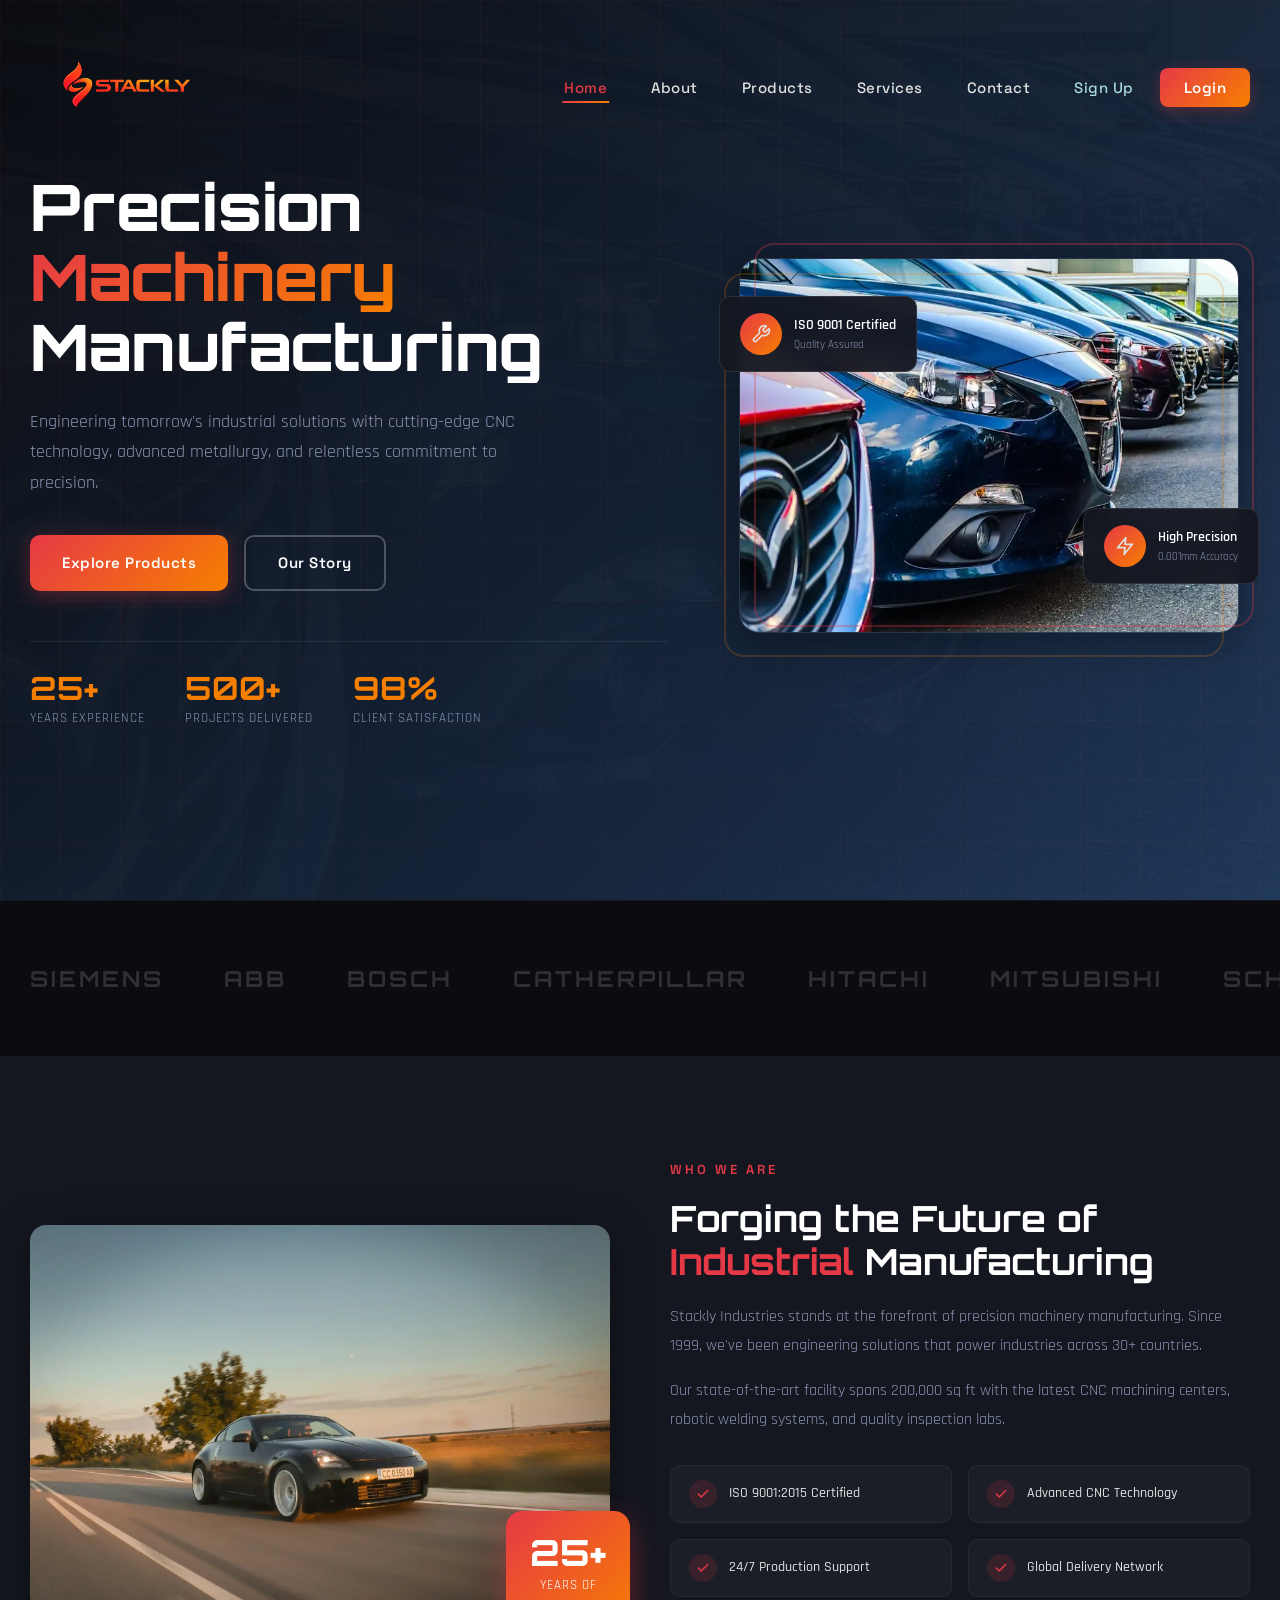
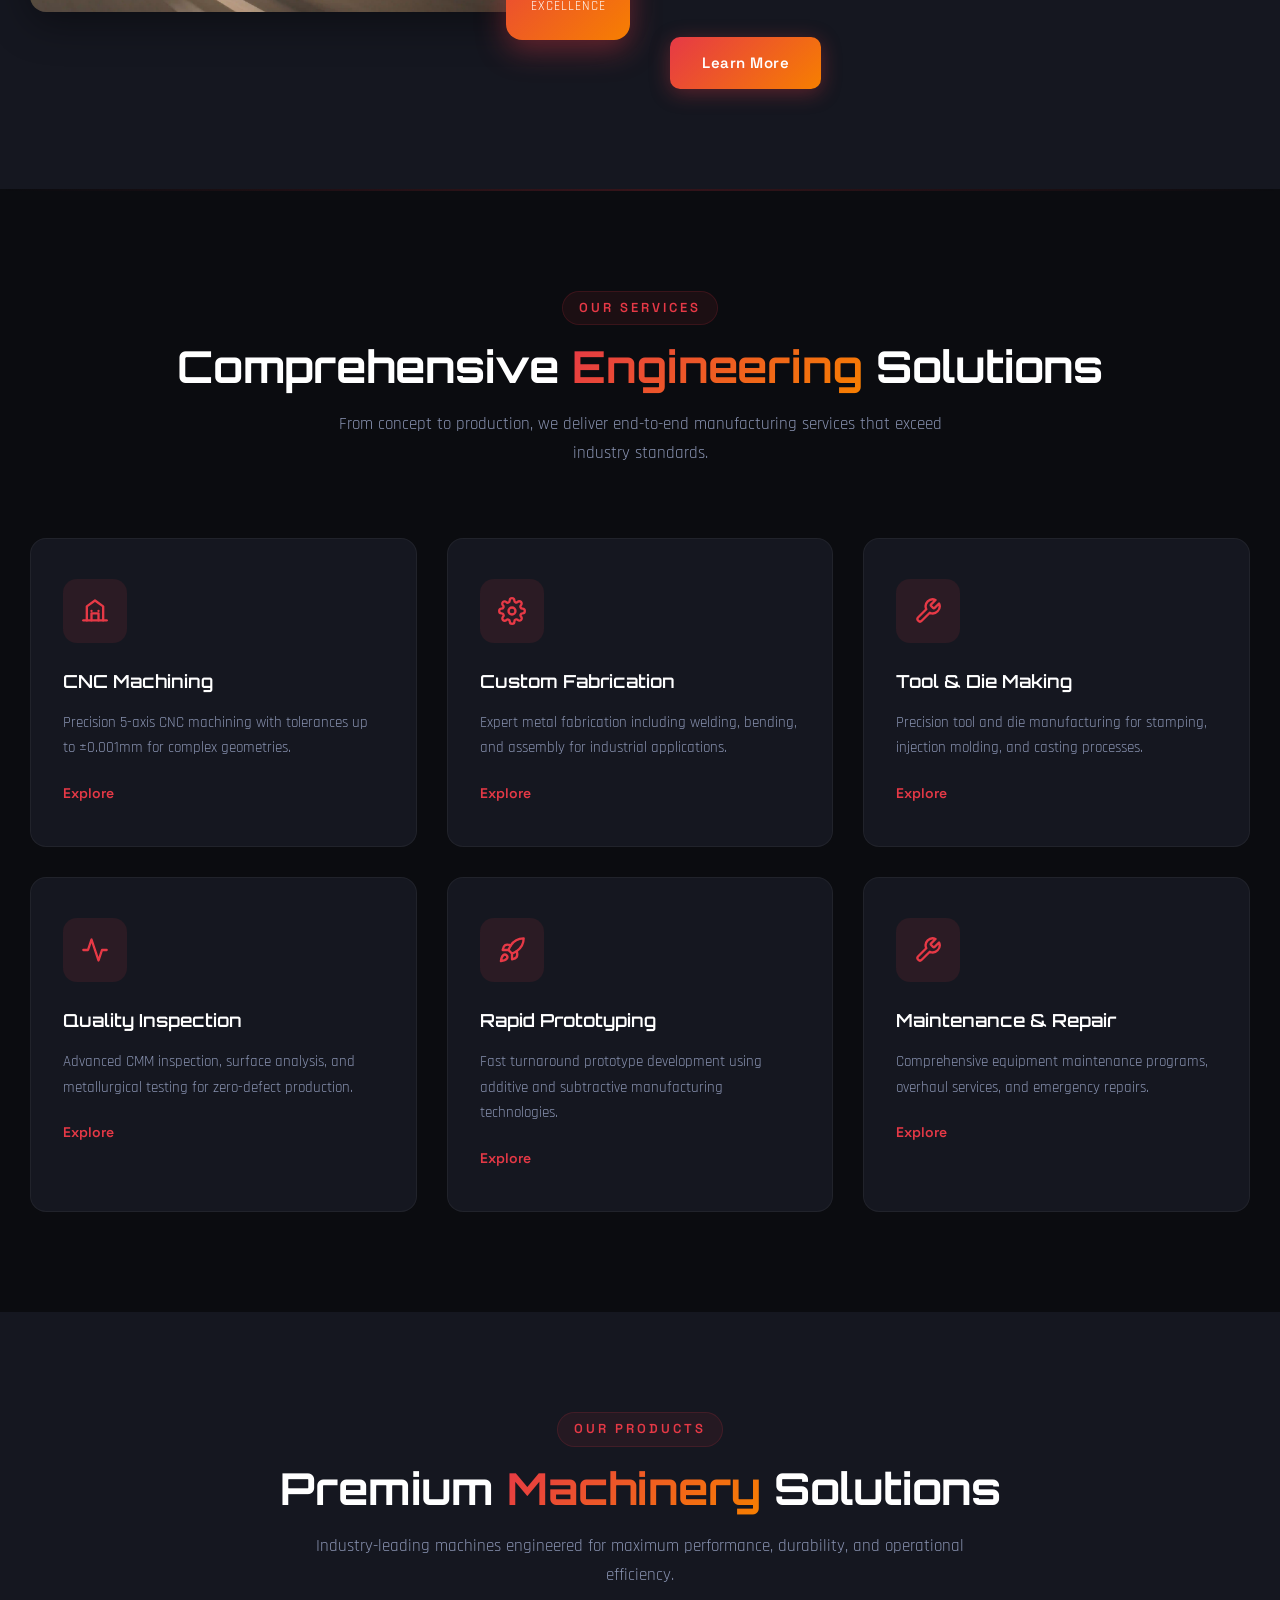
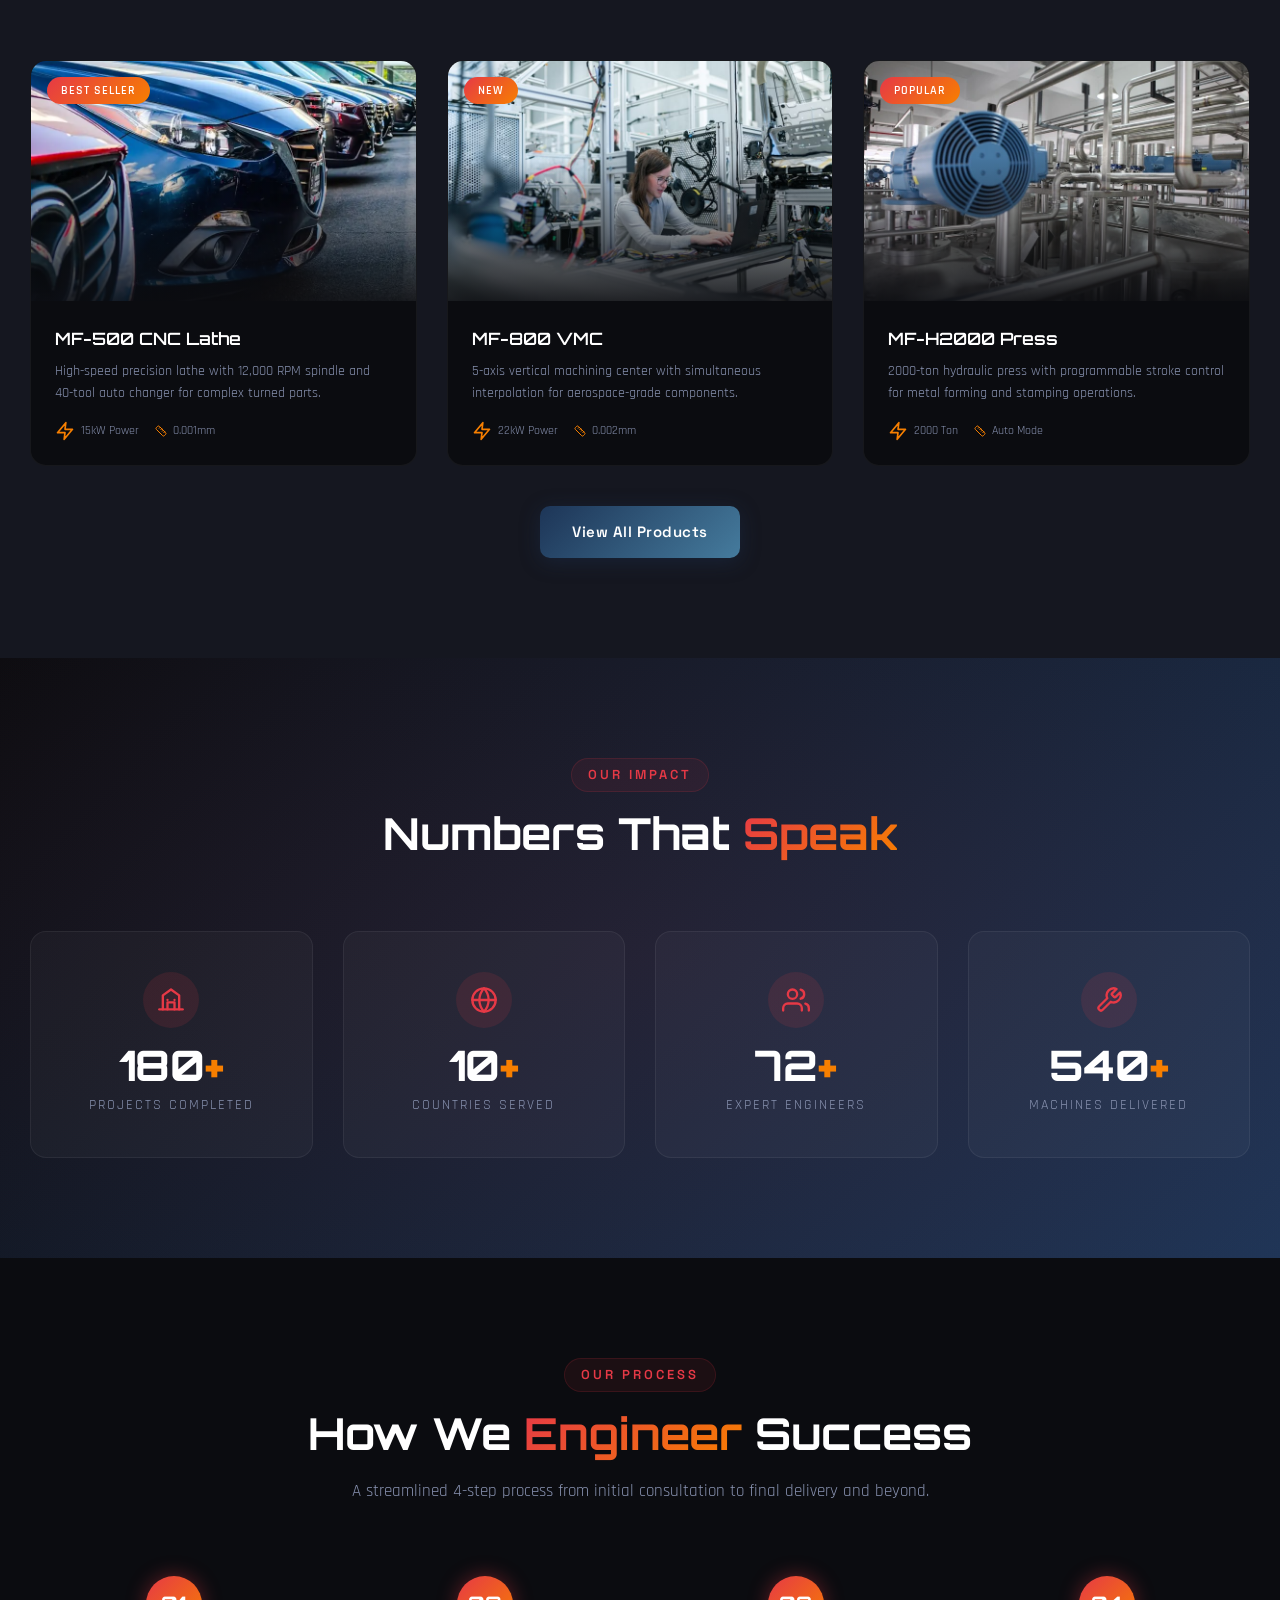
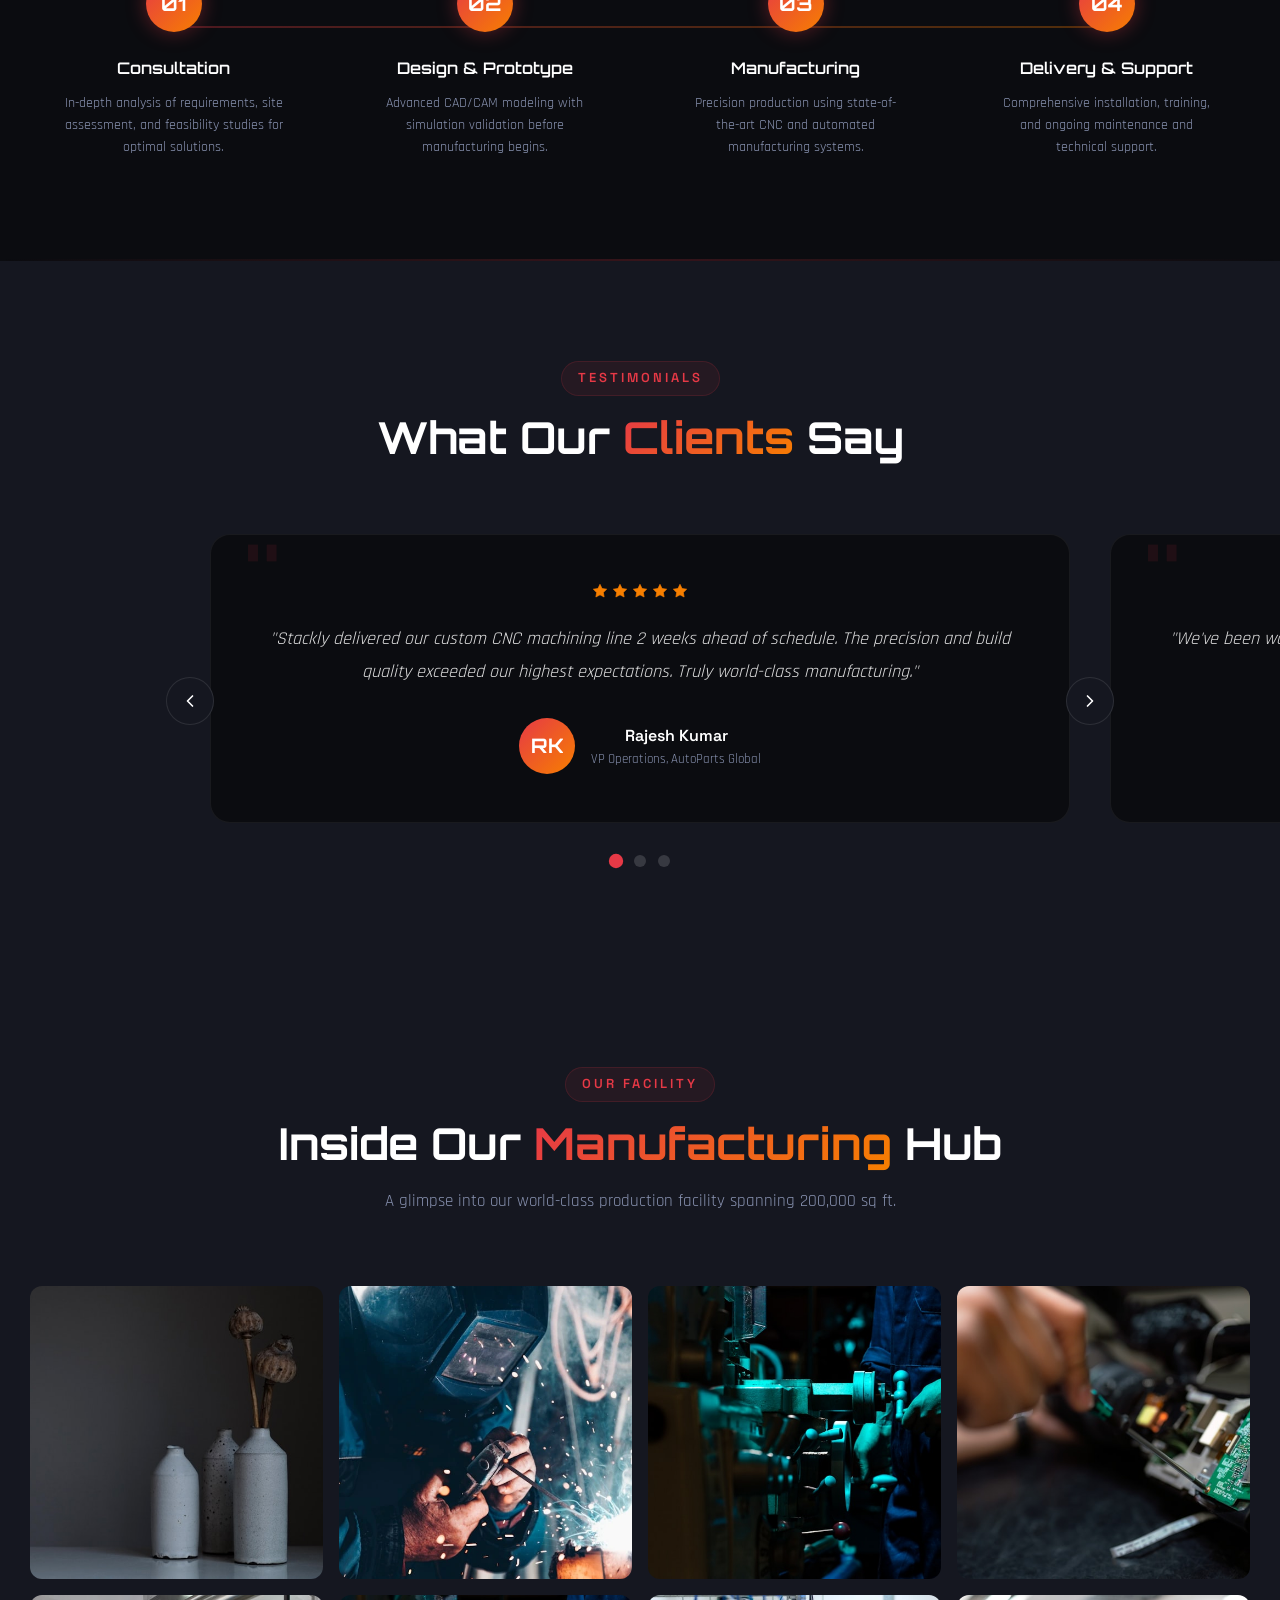
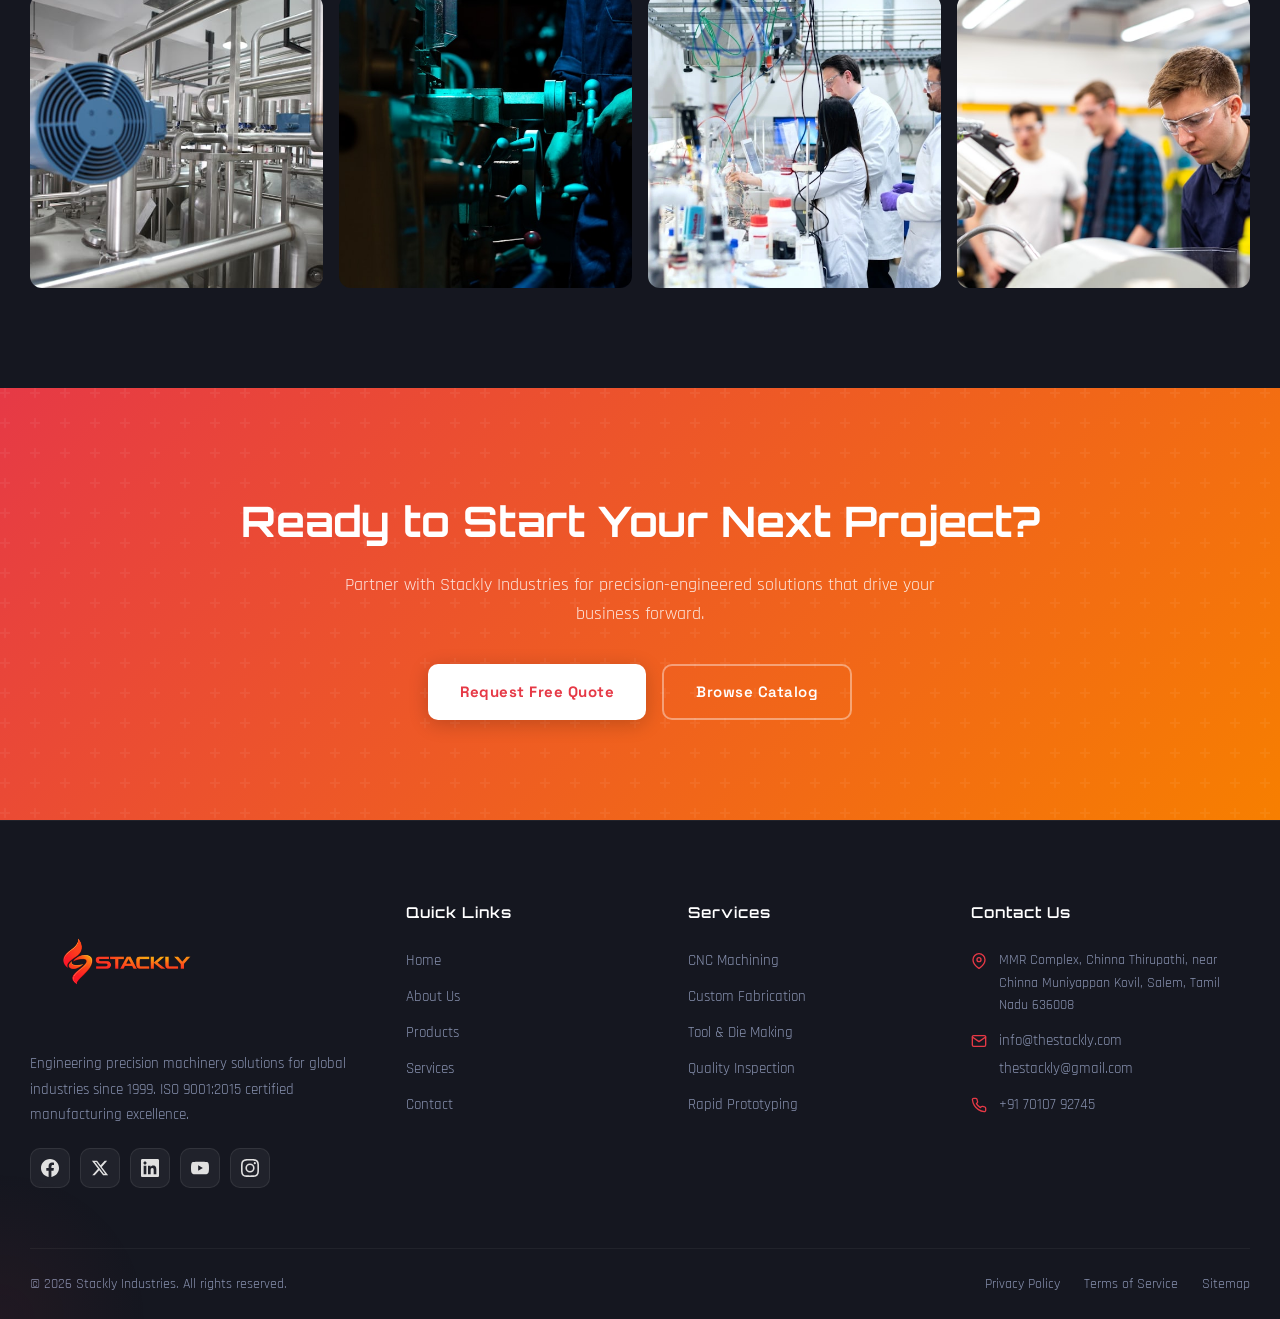
==== commit 6f4d9882: "Add files via upload" ====
--- a/index.html
+++ b/index.html
@@ -32,9 +32,15 @@
         <li><a href="signin.html" class="nav-cta">Login</a></li>
       </ul>
       <div class="hamburger">
-        <span></span>
-        <span></span>
-        <span></span>
+        <svg class="ham-icon" width="22" height="18" viewBox="0 0 22 18" fill="none">
+          <line class="ham-line ham-line-1" x1="1" y1="2" x2="21" y2="2" stroke="white" stroke-width="2.5" stroke-linecap="round"/>
+          <line class="ham-line ham-line-2" x1="1" y1="9" x2="21" y2="9" stroke="white" stroke-width="2.5" stroke-linecap="round"/>
+          <line class="ham-line ham-line-3" x1="1" y1="16" x2="21" y2="16" stroke="white" stroke-width="2.5" stroke-linecap="round"/>
+        </svg>
+        <svg class="ham-icon-close" width="22" height="22" viewBox="0 0 22 22" fill="none">
+          <line class="ham-line" x1="2" y1="2" x2="20" y2="20" stroke="white" stroke-width="2.5" stroke-linecap="round"/>
+          <line class="ham-line" x1="20" y1="2" x2="2" y2="20" stroke="white" stroke-width="2.5" stroke-linecap="round"/>
+        </svg>
       </div>
     </div>
   </nav>
--- a/css/style.css
+++ b/css/style.css
@@ -147,7 +147,7 @@
   left: 0;
   width: 100%;
   z-index: 1000;
-  padding: 18px 0;
+  padding: 24px 0;
   transition: var(--transition);
   background: transparent;
 }
@@ -161,7 +161,7 @@
 }
 
 .navbar.scrolled .logo-img {
-  height: 75px;
+  height: 90px;
 }
 
 .navbar.scrolled .nav-links a {
@@ -213,7 +213,7 @@
 }
 
 .logo-img {
-  height: 110px;
+  height: 130px;
   width: auto;
   object-fit: contain;
   transition: height 0.3s ease, transform 0.3s ease;
@@ -308,24 +308,32 @@
   justify-content: center;
   border-radius: 12px;
   transition: all 0.3s ease;
+  position: relative;
 }
 
 .hamburger:hover {
   background: rgba(255,255,255,0.06);
 }
 
-.hamburger span {
-  width: 22px;
-  height: 2px;
-  background: #fff;
-  transition: all 0.3s cubic-bezier(0.68, -0.55, 0.27, 1.55);
-  border-radius: 2px;
-  transform-origin: center;
-}
-
-.hamburger.active span:nth-child(1) { transform: rotate(45deg) translate(5px, 5px); }
-.hamburger.active span:nth-child(2) { opacity: 0; transform: scaleX(0); }
-.hamburger.active span:nth-child(3) { transform: rotate(-45deg) translate(5px, -5px); }
+.hamburger svg {
+  transition: opacity 0.3s ease, transform 0.3s ease;
+}
+
+.hamburger .ham-icon-close {
+  position: absolute;
+  opacity: 0;
+  transform: rotate(-90deg) scale(0.6);
+}
+
+.hamburger.active .ham-icon {
+  opacity: 0;
+  transform: rotate(90deg) scale(0.6);
+}
+
+.hamburger.active .ham-icon-close {
+  opacity: 1;
+  transform: rotate(0) scale(1);
+}
 
 /* ============================================
    HERO SECTION
@@ -2503,8 +2511,8 @@
     border-color: transparent !important;
   }
   .nav-cta::before { display: none !important; }
-  .logo-img { height: 60px; }
-  .navbar.scrolled .logo-img { height: 50px; }
+  .logo-img { height: 70px; }
+  .navbar.scrolled .logo-img { height: 60px; }
   .nav-container { padding: 0 16px; }
 
   /* Hero */
@@ -2617,7 +2625,7 @@
   .footer-col h4 { font-size: 14px; margin-bottom: 16px; }
   .footer-col ul a { font-size: 14px; }
 
-  .logo-img { height: 50px; }
+  .logo-img { height: 60px; }
 }
 
 /* ============================================
@@ -3209,7 +3217,31 @@
   cursor: pointer;
   align-items: center;
   justify-content: center;
-  transition: var(--transition);
+  flex-direction: column;
+  gap: 4px;
+  transition: var(--transition);
+}
+
+.dash-menu-toggle span {
+  width: 18px;
+  height: 2px;
+  background: #fff;
+  border-radius: 2px;
+  transition: all 0.3s cubic-bezier(0.68, -0.55, 0.27, 1.55);
+  transform-origin: center;
+}
+
+.dash-menu-toggle.active span:nth-child(1) {
+  transform: rotate(45deg) translate(4px, 4px);
+}
+
+.dash-menu-toggle.active span:nth-child(2) {
+  opacity: 0;
+  transform: scaleX(0);
+}
+
+.dash-menu-toggle.active span:nth-child(3) {
+  transform: rotate(-45deg) translate(4px, -4px);
 }
 
 /* Profile form */
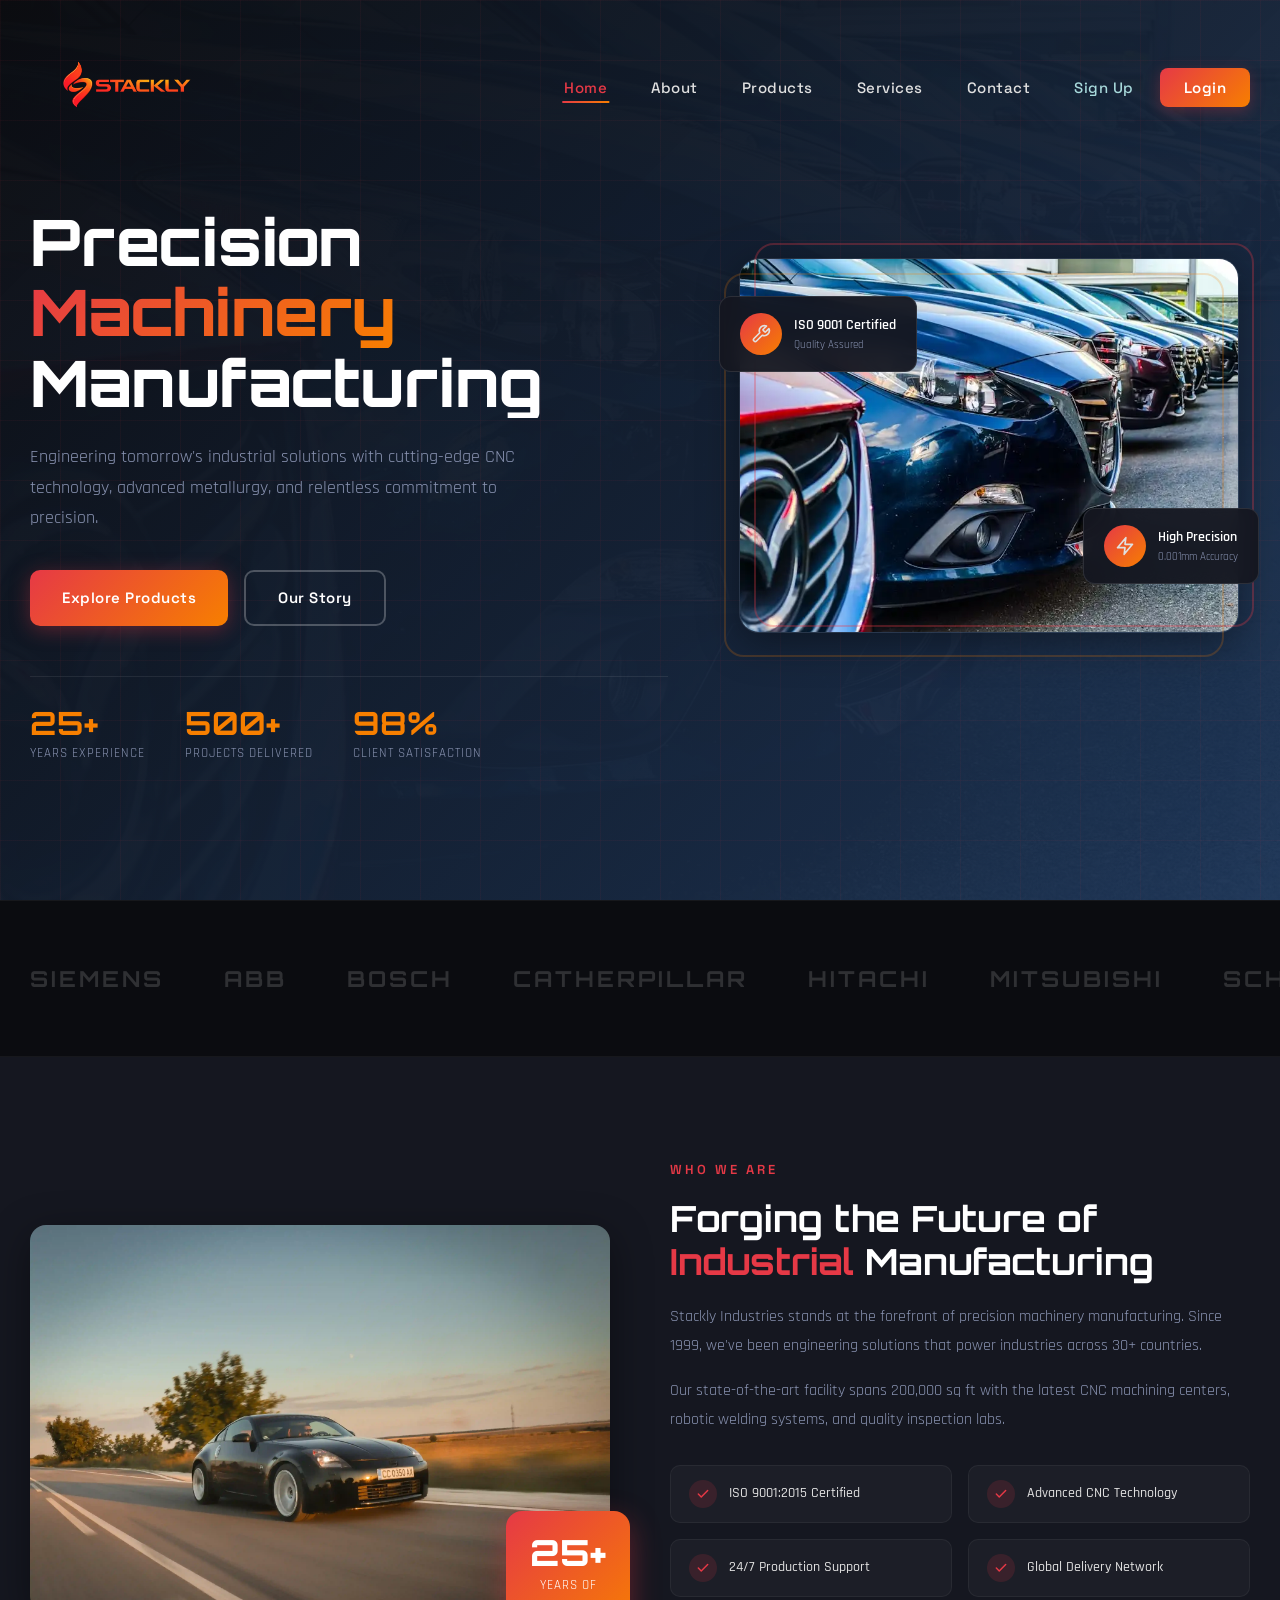
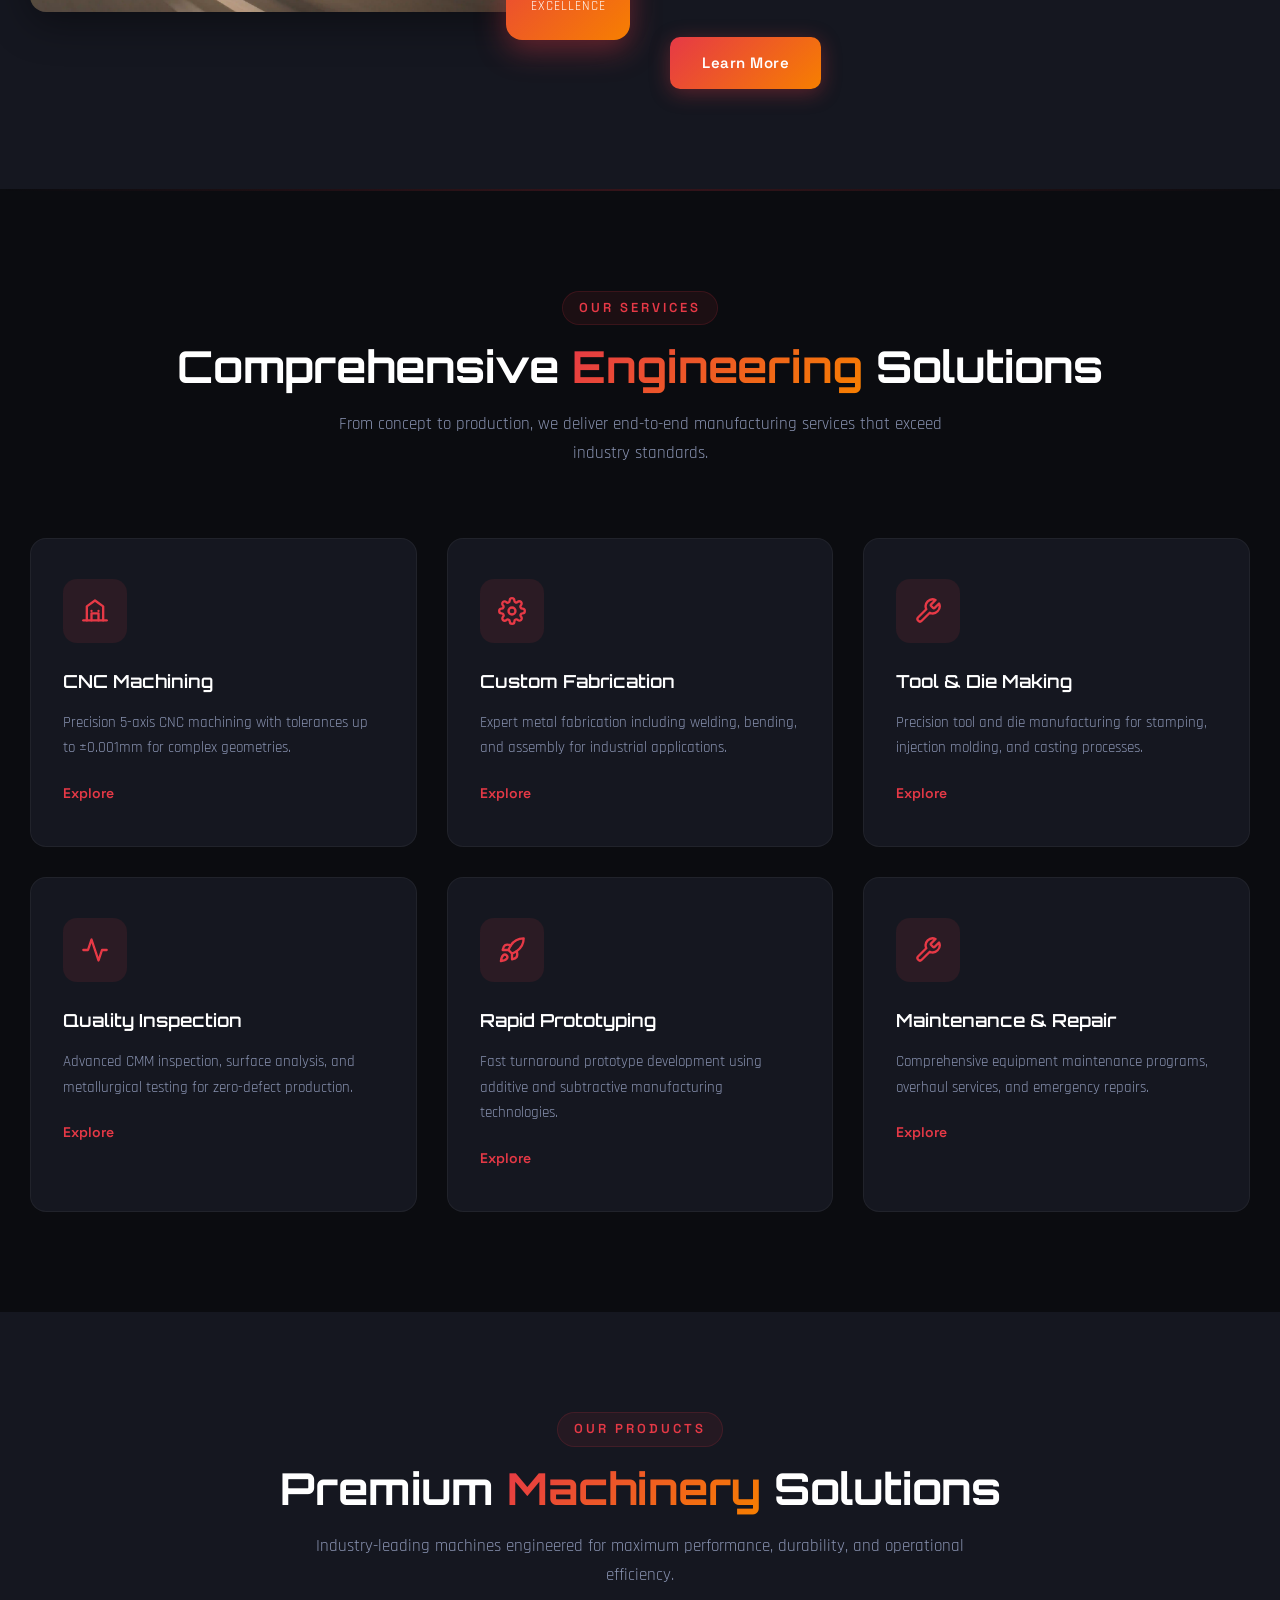
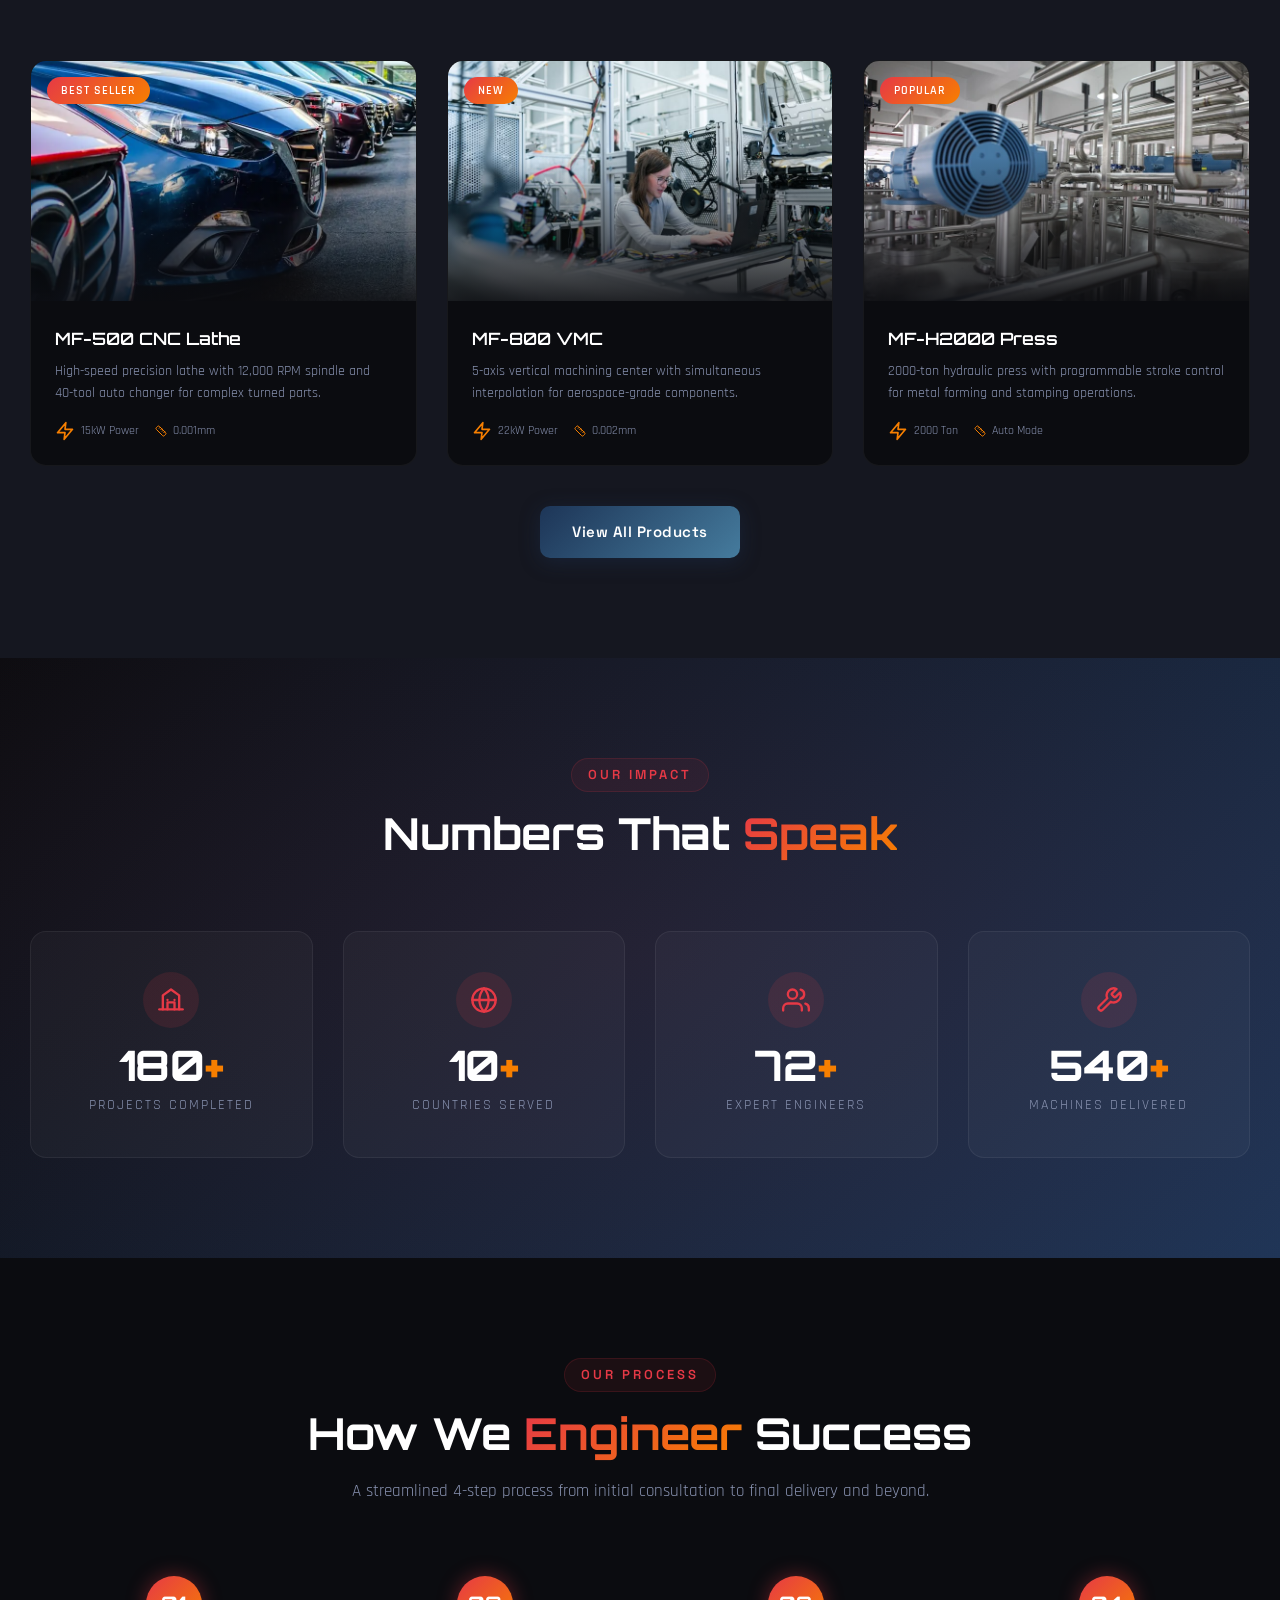
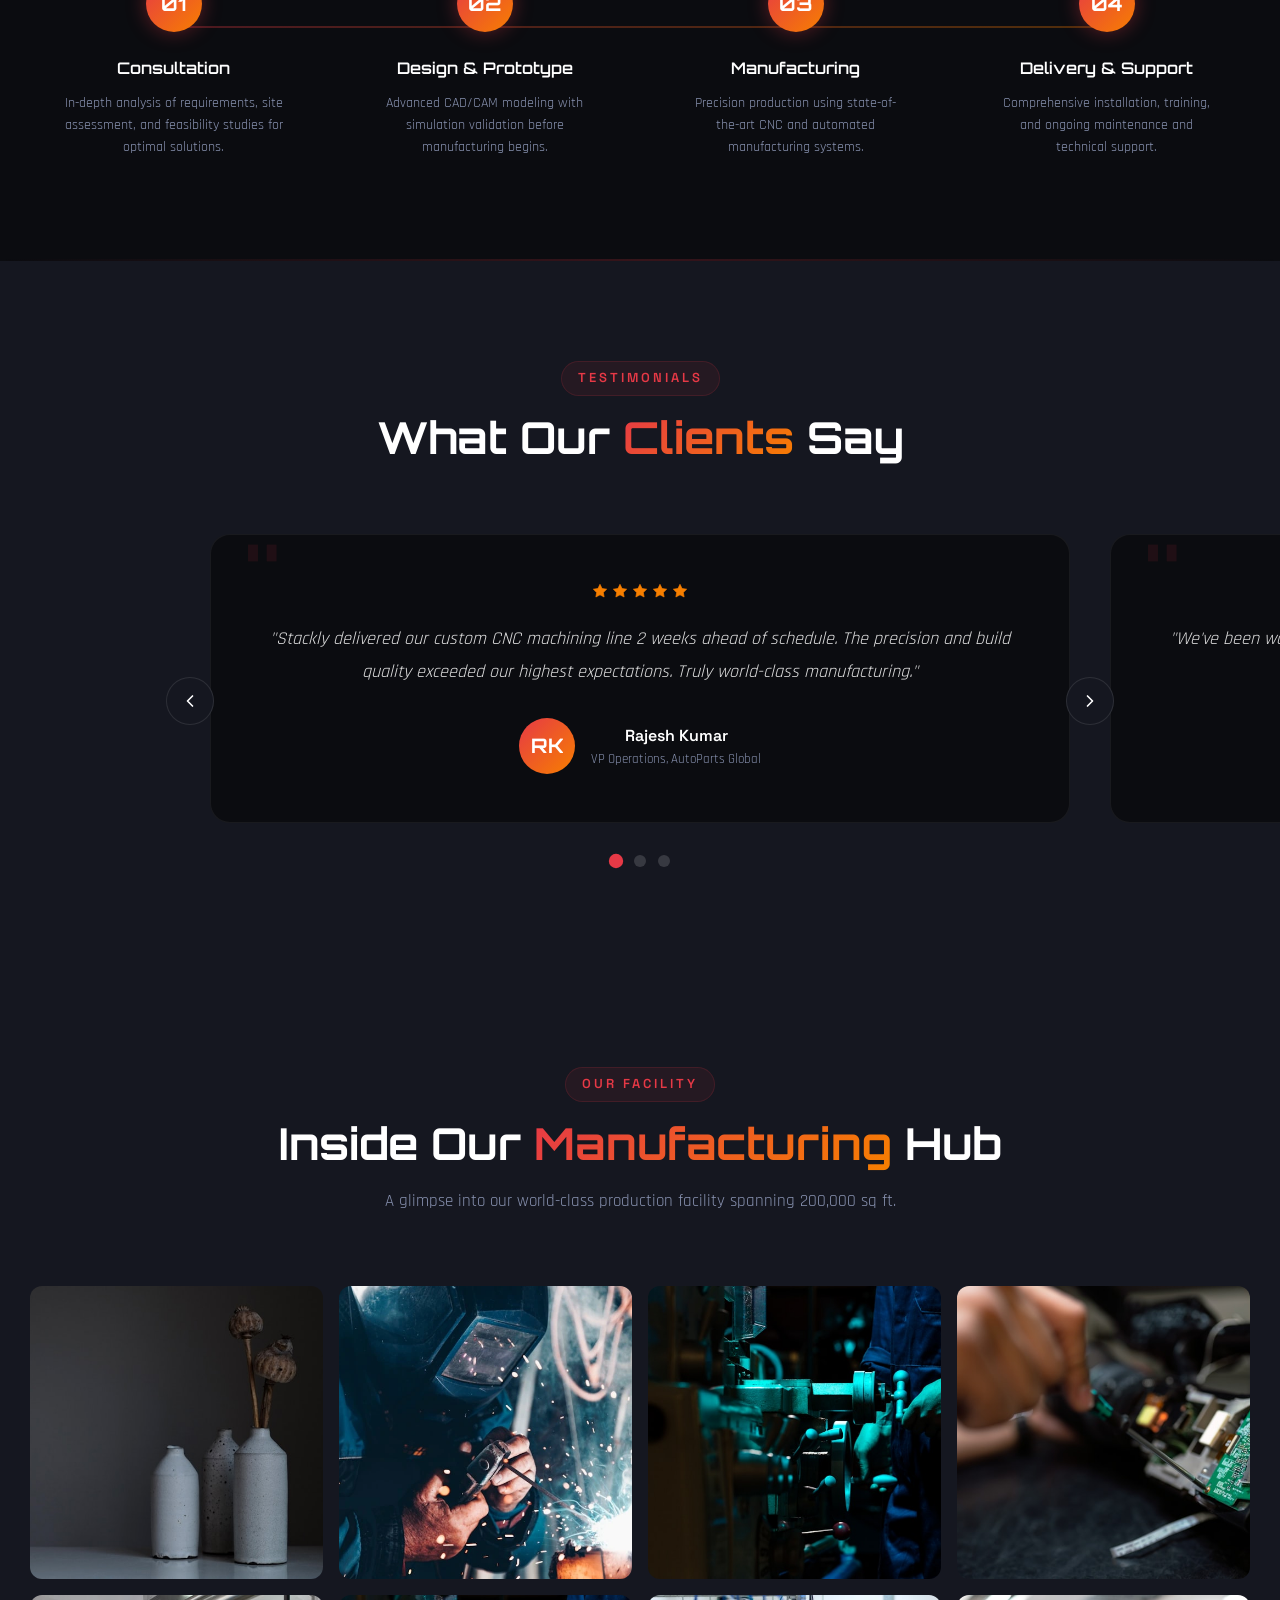
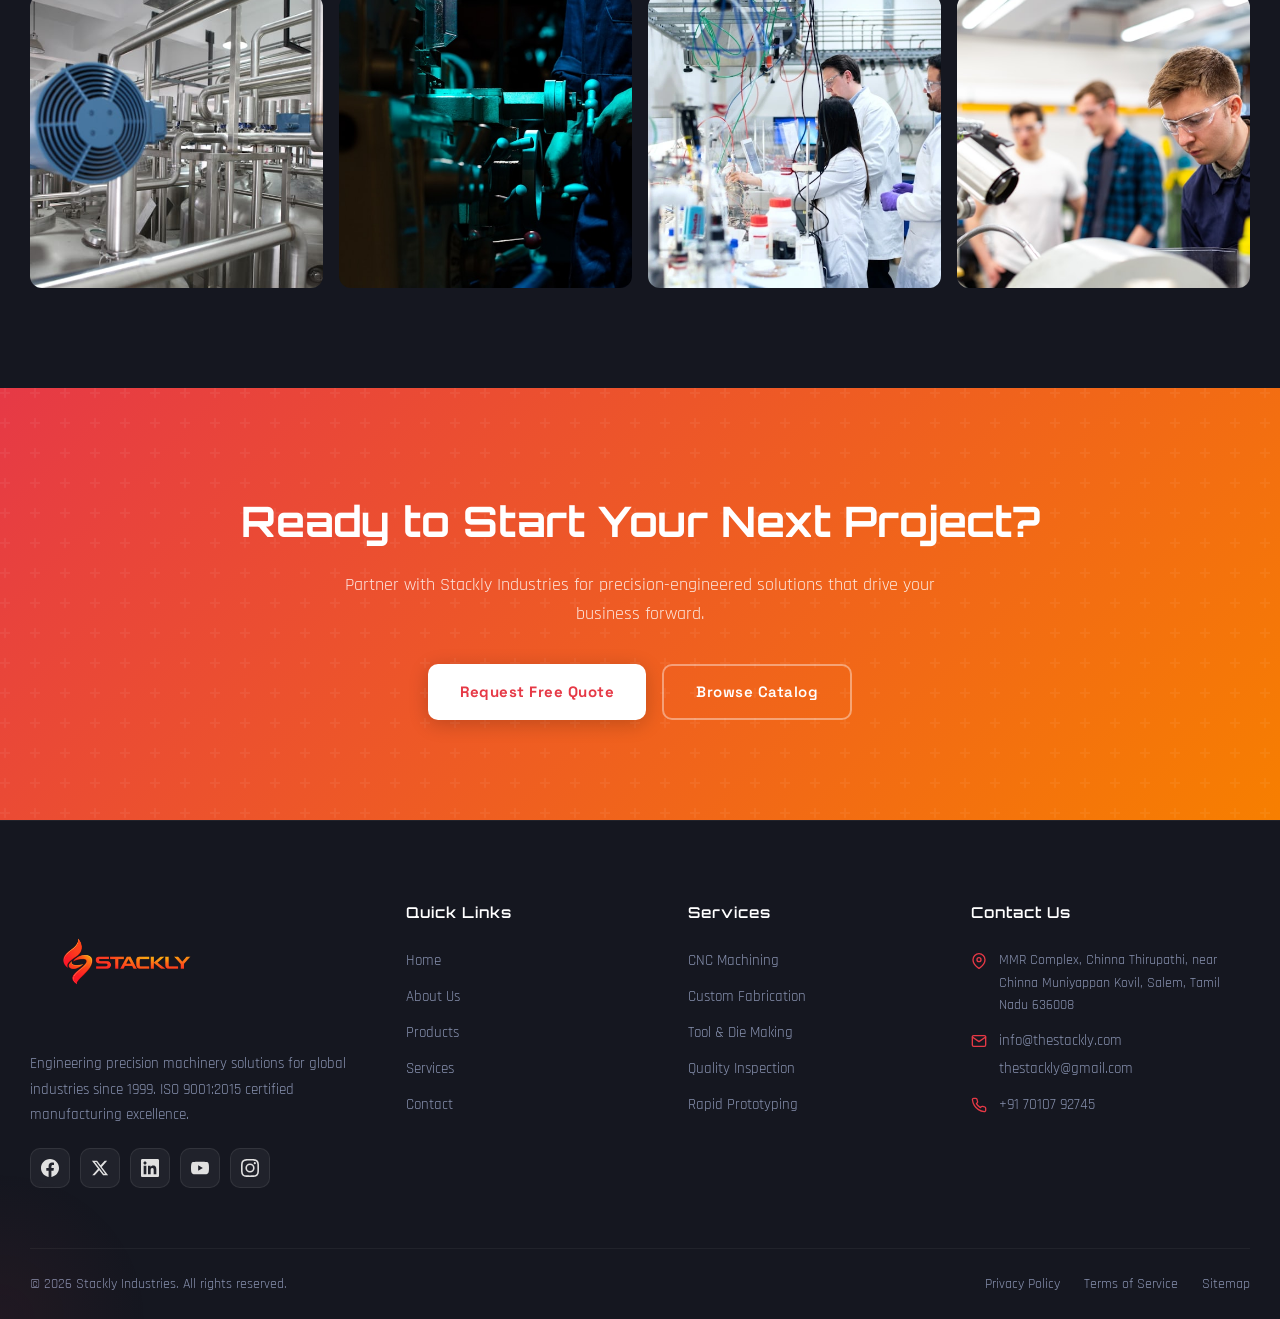
==== commit 5571f203: "Add files via upload" ====
--- a/index.html
+++ b/index.html
@@ -58,6 +58,7 @@
       <div class="hero-text">
       
         <h1 class="hero-title">
+          <br>
           <span class="line">Precision</span>
           <span class="line"><span class="highlight">Machinery</span></span>
           <span class="line">Manufacturing</span>
--- a/css/style.css
+++ b/css/style.css
@@ -2516,7 +2516,7 @@
   .nav-container { padding: 0 16px; }
 
   /* Hero */
-  .hero { min-height: auto; padding: 120px 0 60px; }
+  .hero { min-height: auto; padding: 200px 0 60px; }
   .hero-content { gap: 30px; padding: 0 16px; }
   .hero-title { font-size: clamp(28px, 7vw, 40px); margin-bottom: 16px; }
   .hero-desc { font-size: 16px; margin-bottom: 24px; }
@@ -2602,7 +2602,7 @@
    RESPONSIVE - SMALL MOBILE (max-width: 480px)
    ============================================ */
 @media (max-width: 480px) {
-  .hero { padding: 100px 0 40px; }
+  .hero { padding: 160px 0 40px; }
   .hero-title { font-size: clamp(24px, 8vw, 32px); }
   .hero-desc { font-size: 14px; }
   .hero-badge { font-size: 10px; padding: 6px 14px; }
